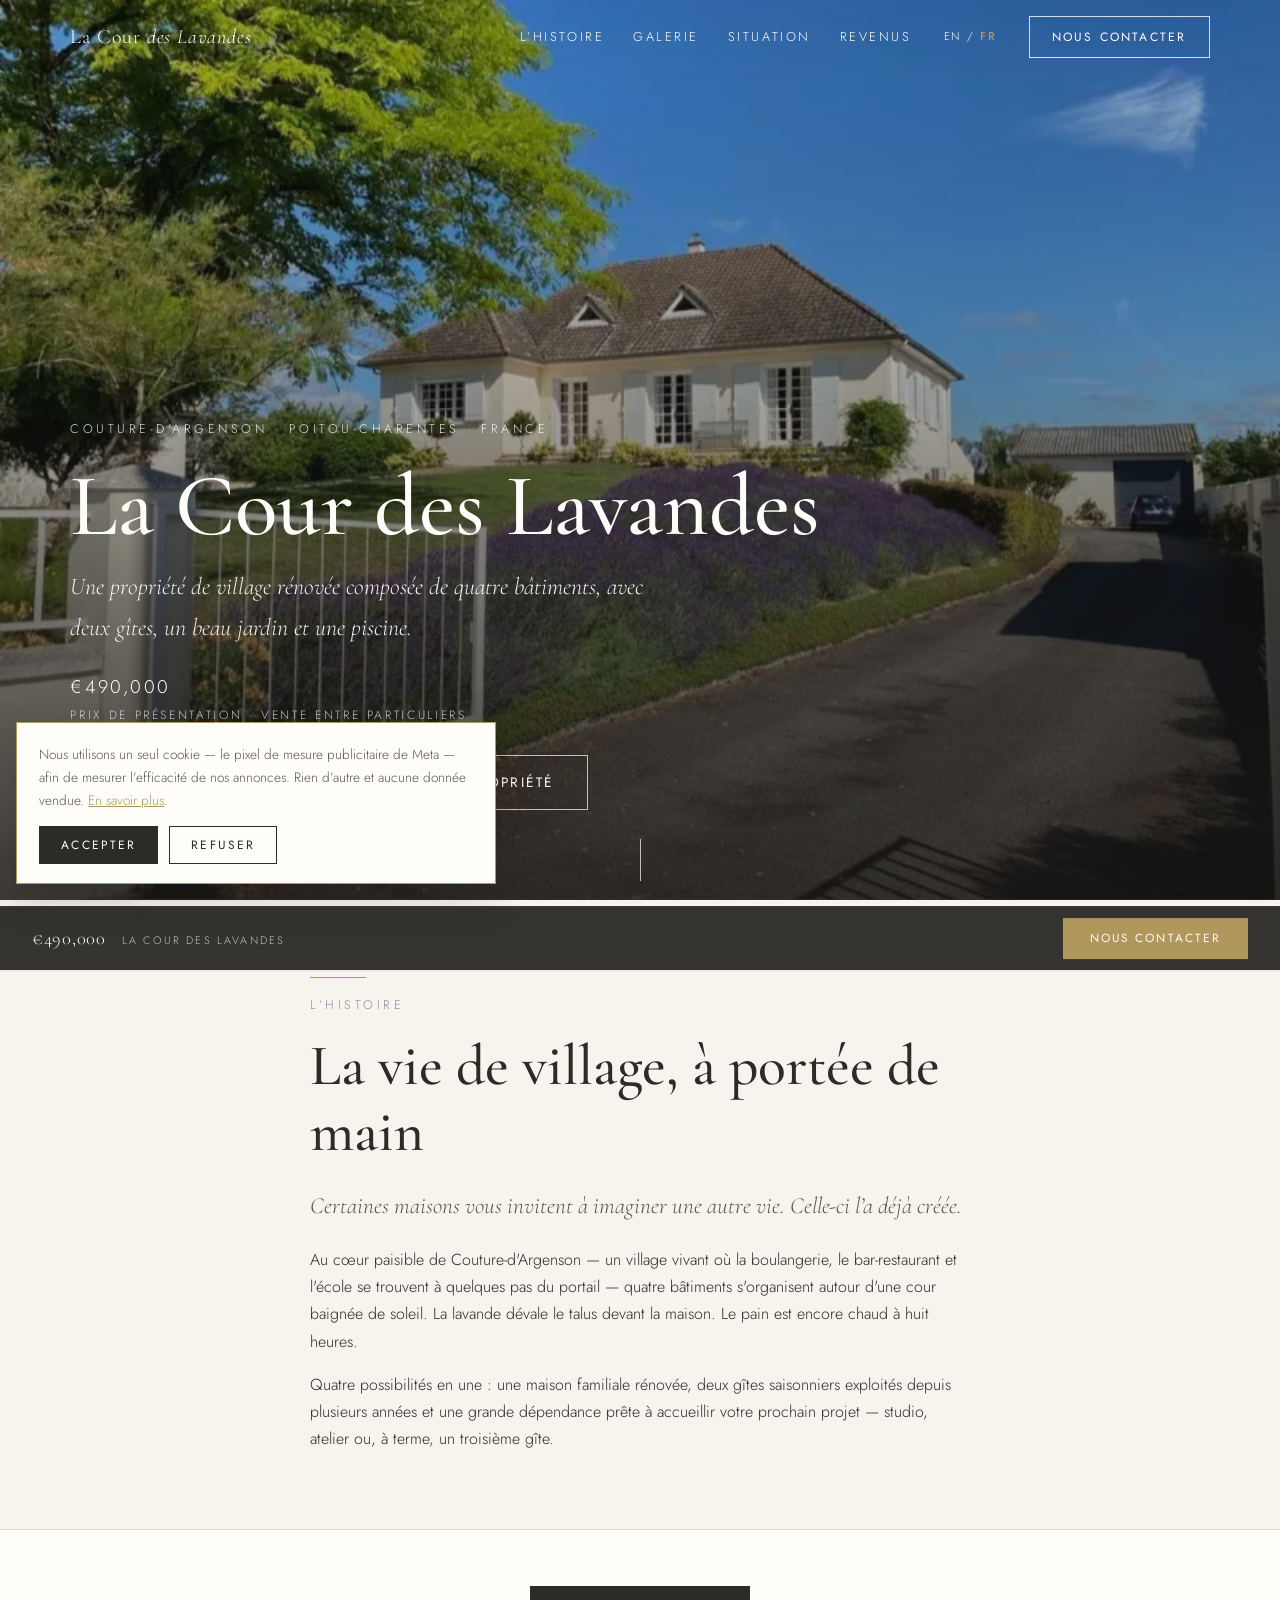
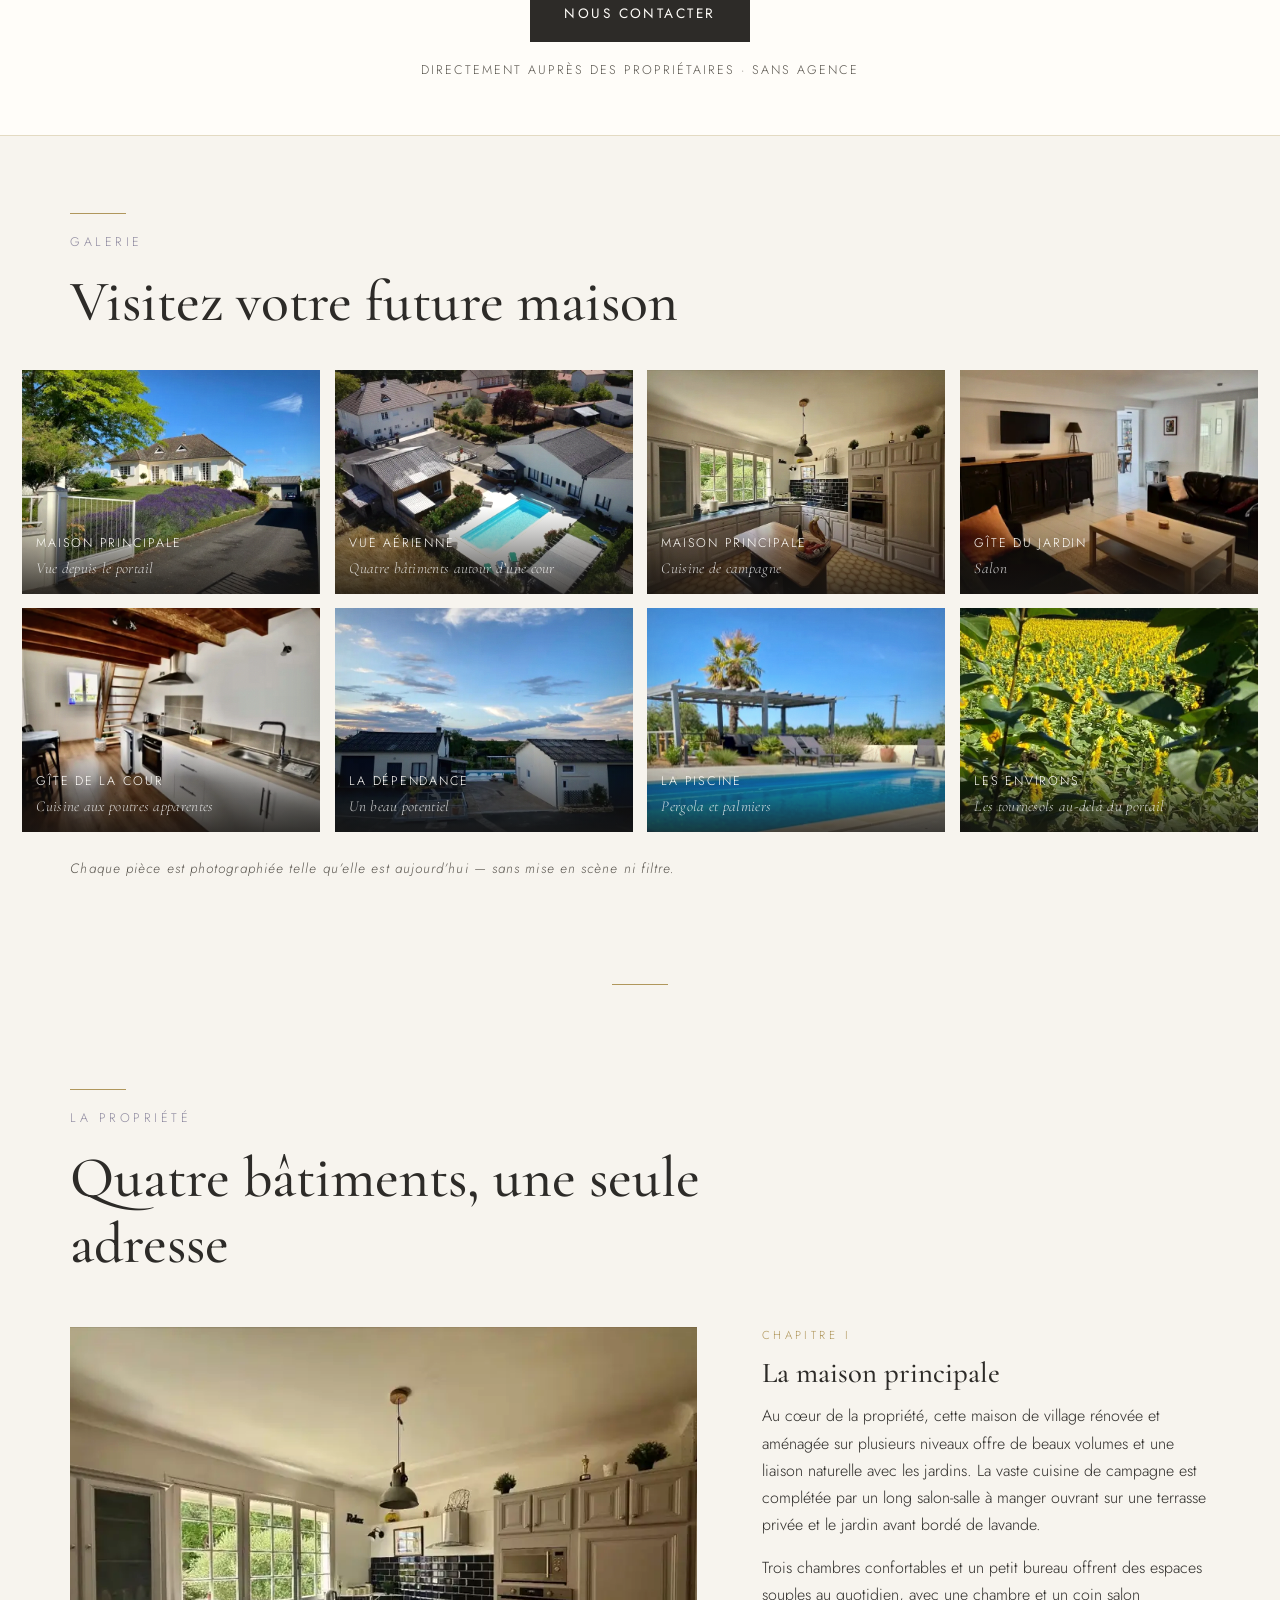
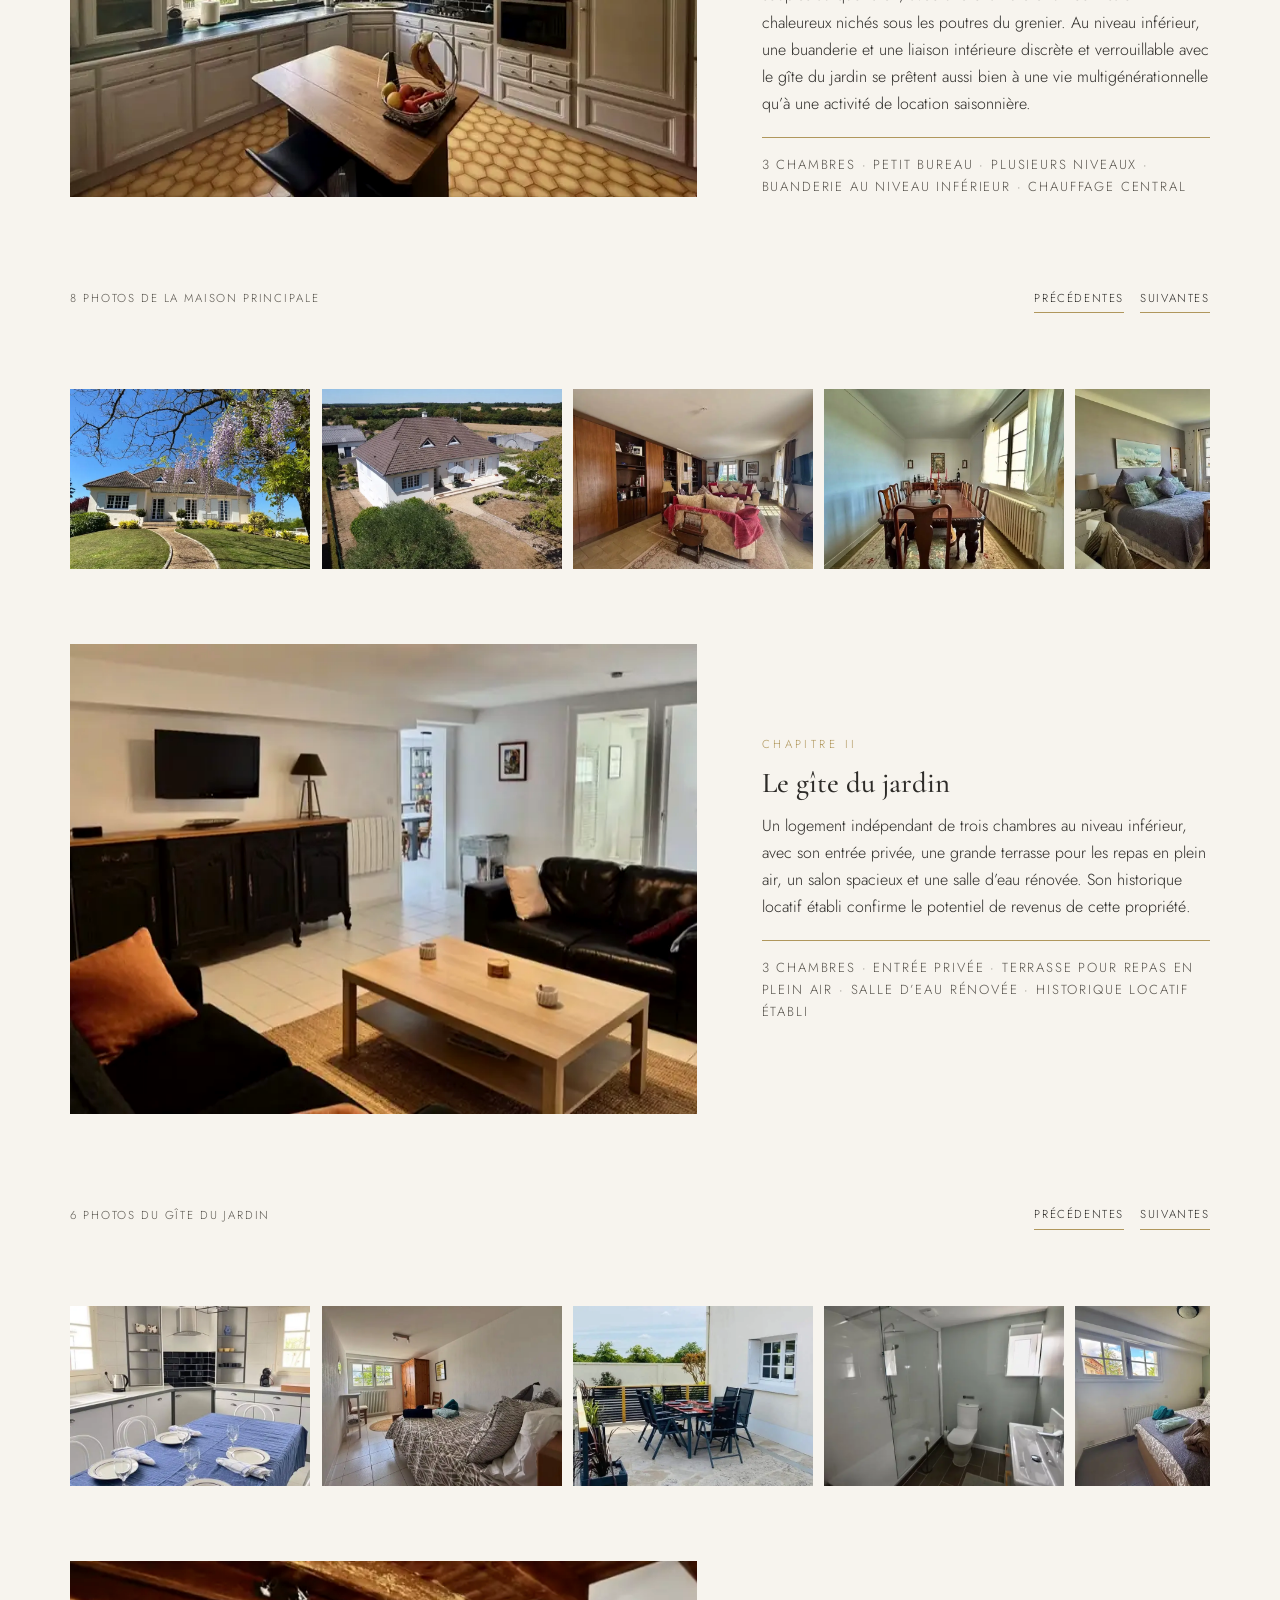
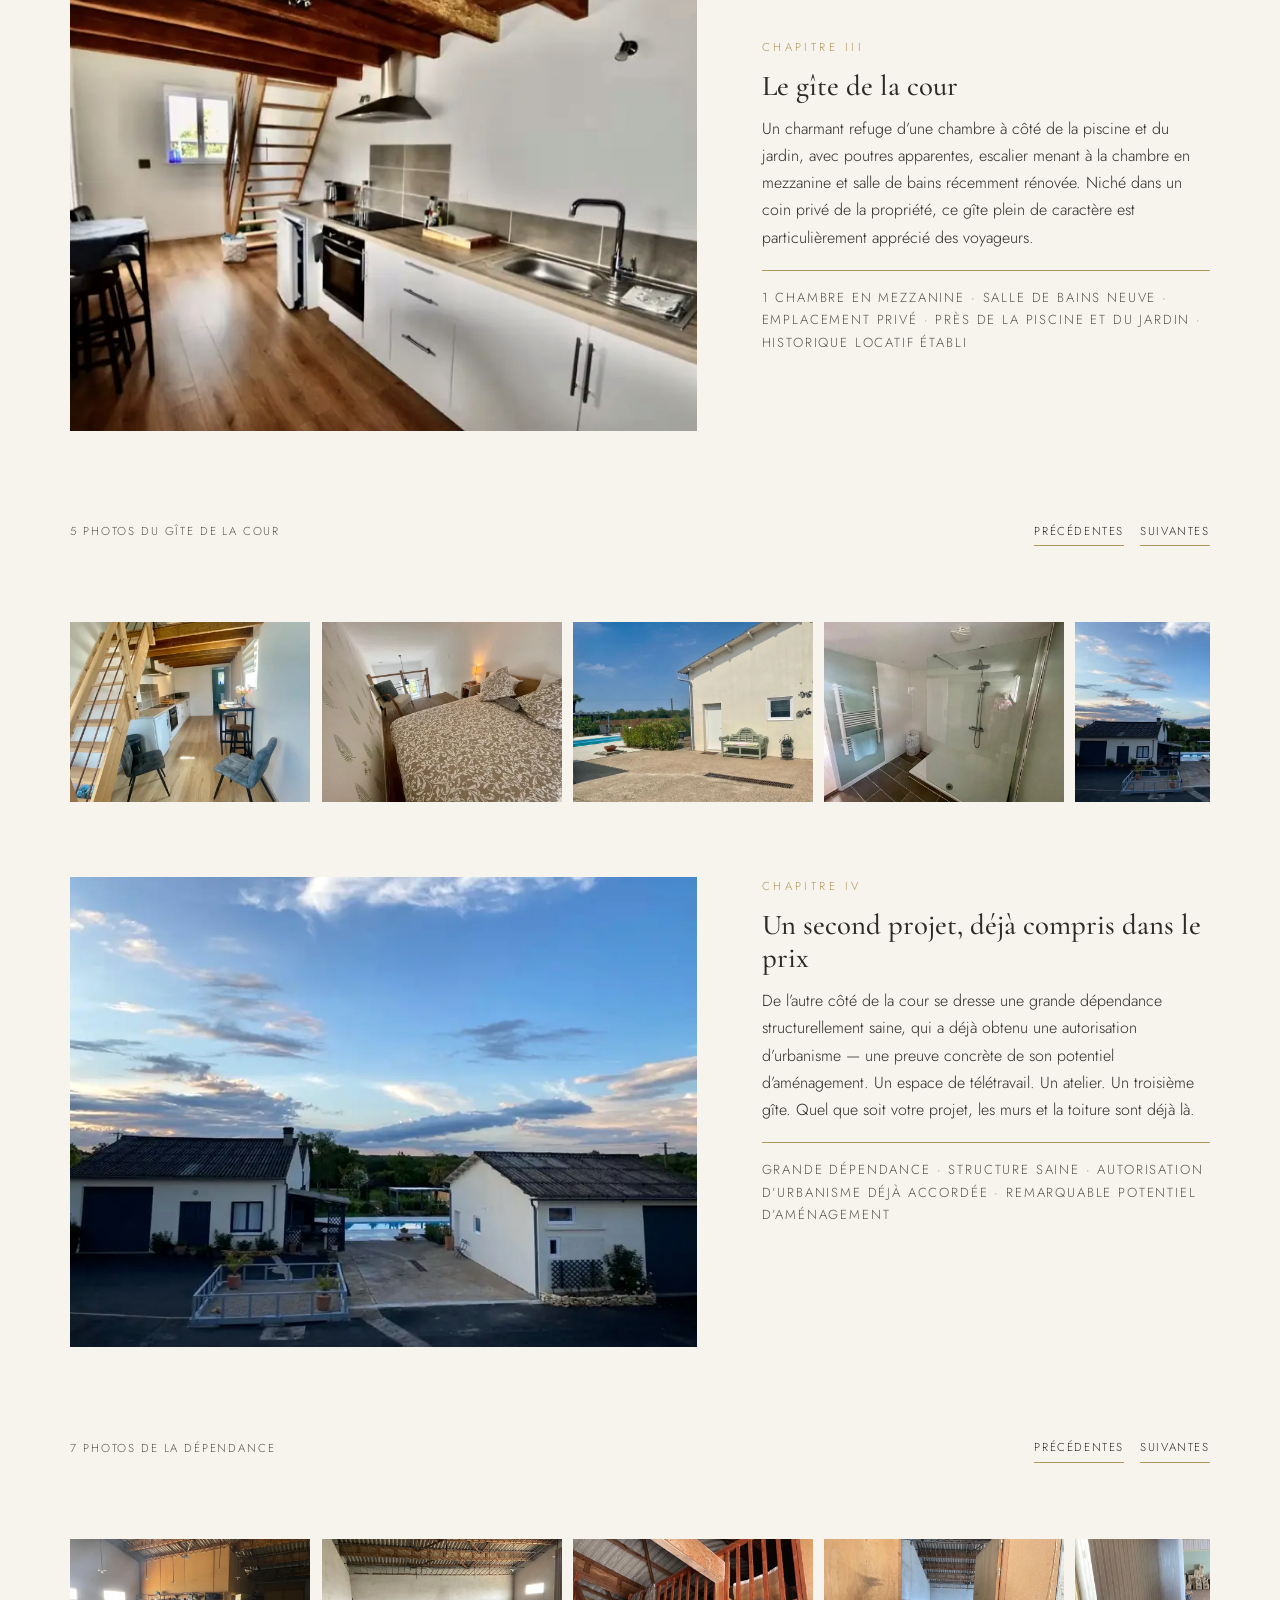
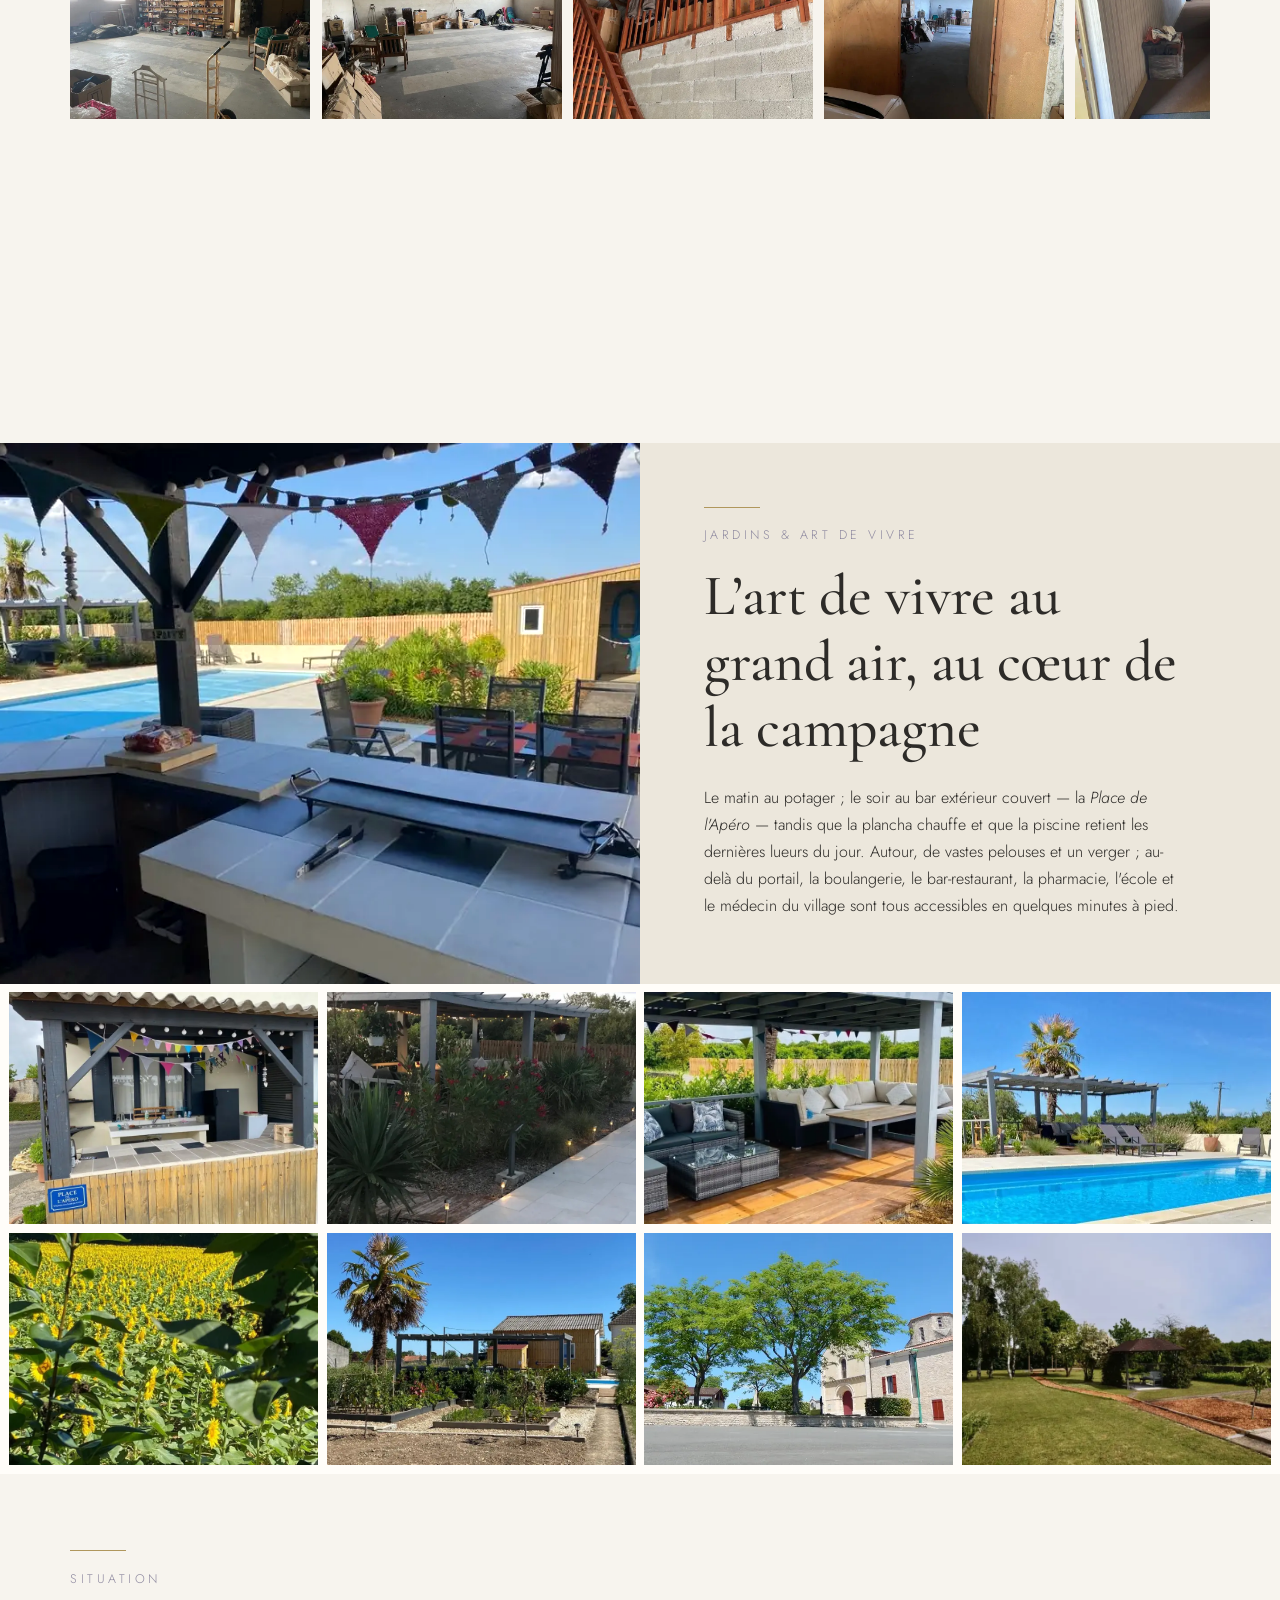
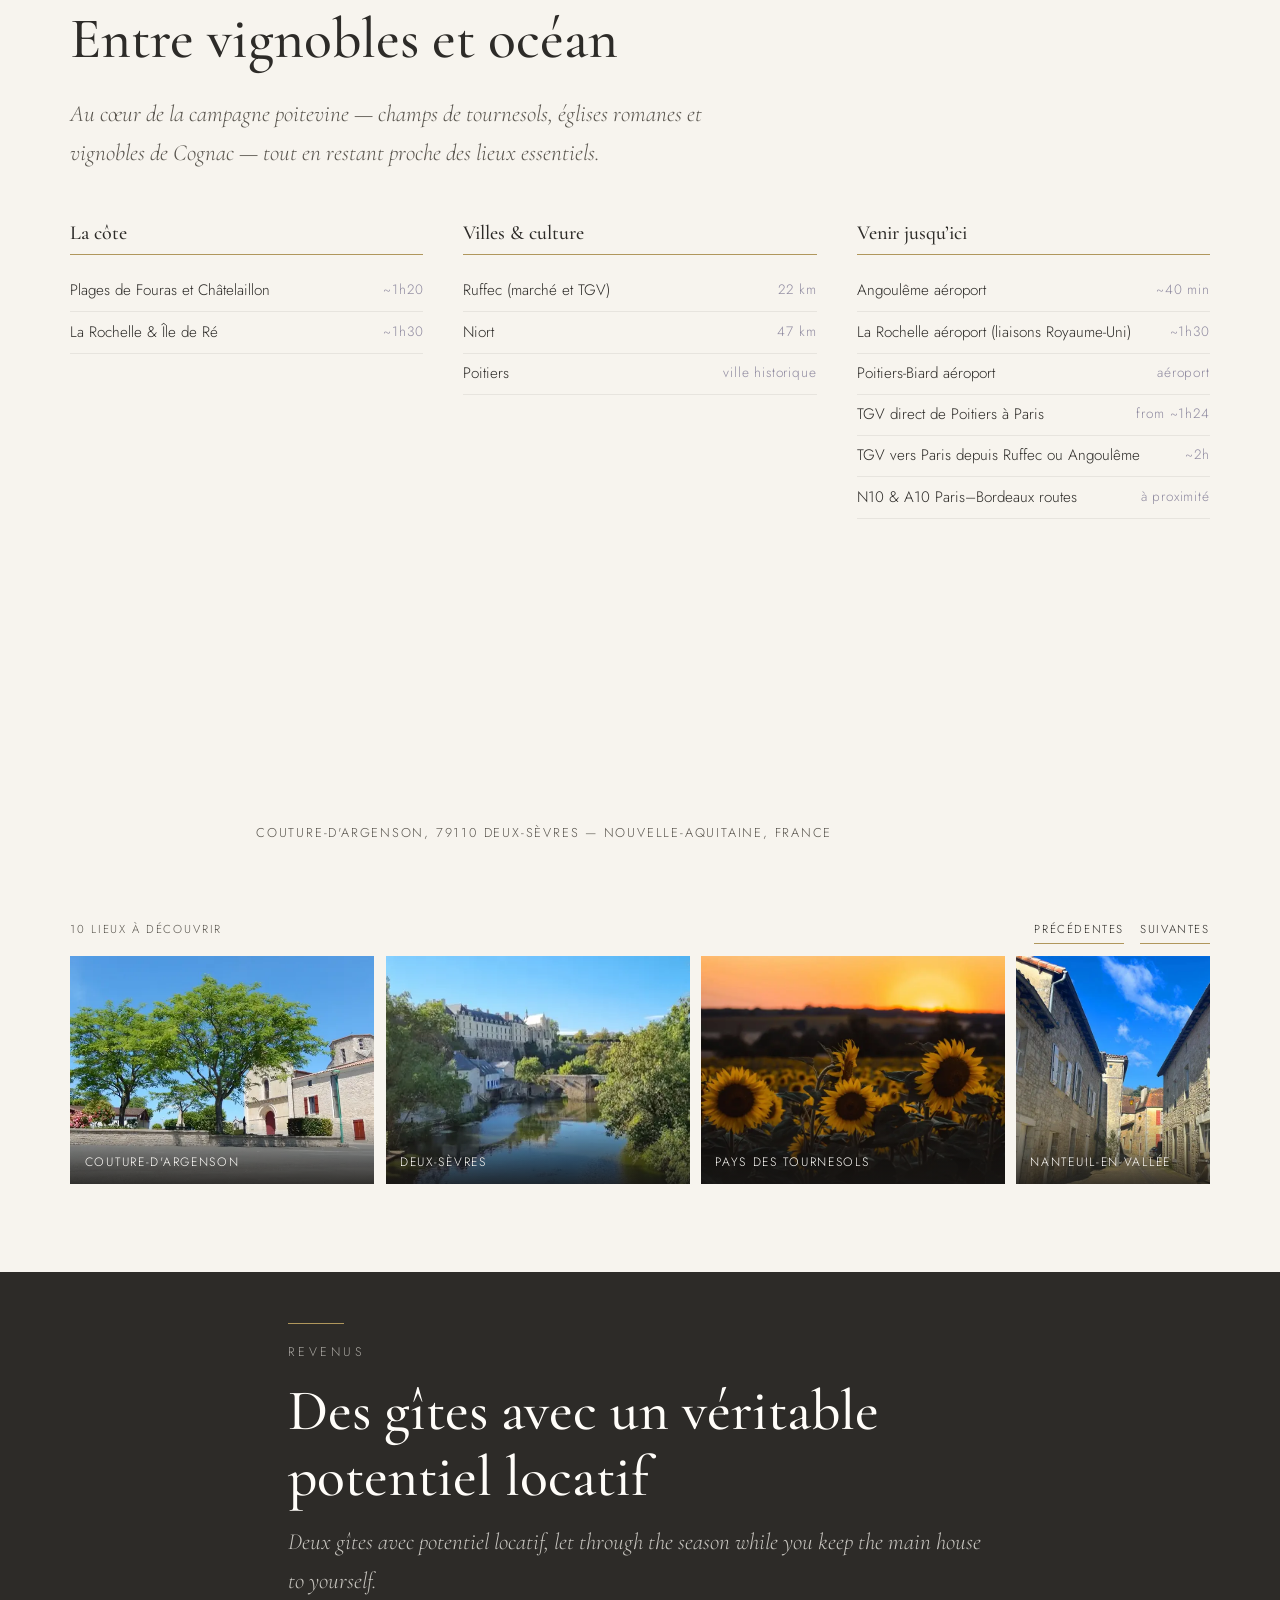
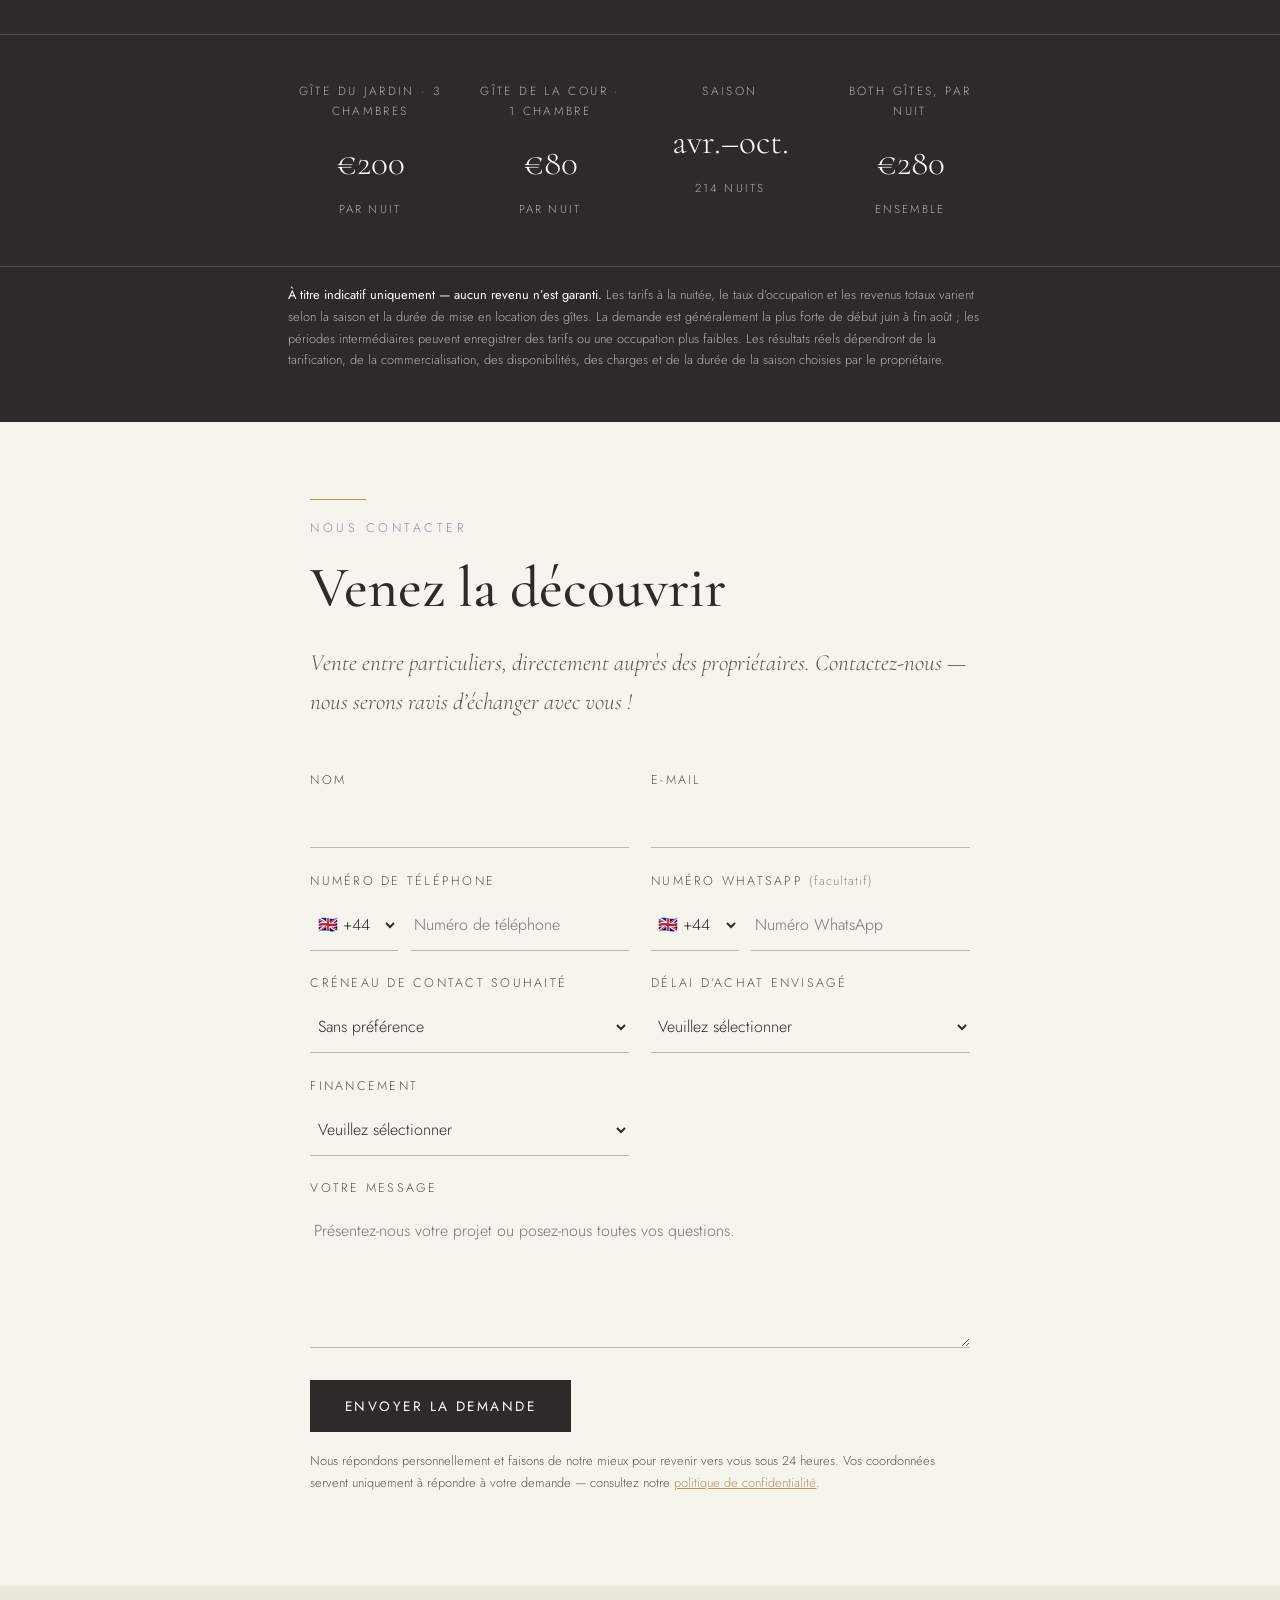
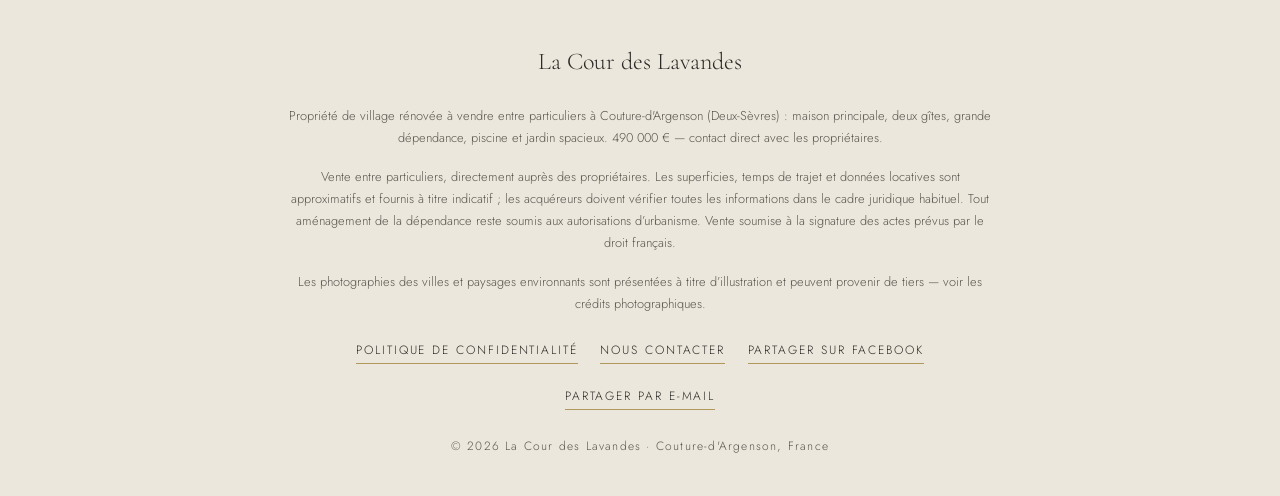
==== fr/index.html @ a30112dd "Add complete French version of property site" ====
<!DOCTYPE html>
<html lang="fr">
<head>
  <meta charset="UTF-8">
  <meta name="viewport" content="width=device-width, initial-scale=1.0">

  <!-- Primary SEO -->
  <title>Propriété de village à vendre — 9 chambres, deux gîtes et piscine | Couture-d'Argenson</title>
  <meta name="description" content="Propriété de village rénovée à vendre à Couture-d'Argenson : maison principale, deux gîtes, grande dépendance, piscine et jardin spacieux. 490 000 €, vente entre particuliers.">
  <meta name="description" lang="fr" content="Propriété de village rénovée à vendre à Couture-d'Argenson (79) : maison principale, deux gîtes avec revenus locatifs, grande dépendance, piscine et 3 200 m² de jardins. 490 000 €, vente entre particuliers.">
  <link rel="canonical" href="https://lacourdeslavandes.com/fr/">
  <link rel="alternate" hreflang="en" href="https://lacourdeslavandes.com/">
  <link rel="alternate" hreflang="fr" href="https://lacourdeslavandes.com/fr/">
  <link rel="alternate" hreflang="x-default" href="https://lacourdeslavandes.com/">
  <meta name="robots" content="index, follow">

  <!-- Open Graph (Meta ads link previews) -->
  <meta property="og:type" content="website">
  <meta property="og:site_name" content="La Cour des Lavandes">
  <meta property="og:title" content="Une propriété de village avec deux gîtes, une piscine et de beaux projets">
  <meta property="og:description" content="Quatre bâtiments, neuf chambres, un beau jardin et deux gîtes, à environ une heure de la côte atlantique. 490 000 €, vente entre particuliers.">
  <meta property="og:image" content="https://lacourdeslavandes.com/images/hero-house-lavender-800.jpg">
  <meta property="og:image:width" content="800">
  <meta property="og:image:height" content="600">
  <meta property="og:url" content="https://lacourdeslavandes.com/fr/">
  <meta property="og:locale" content="fr_FR">
  <meta property="og:locale:alternate" content="en_GB">

  <!-- Twitter Card -->
  <meta name="twitter:card" content="summary_large_image">
  <meta name="twitter:title" content="Une propriété de village avec deux gîtes, une piscine et de beaux projets">
  <meta name="twitter:description" content="Quatre bâtiments, neuf chambres, un beau jardin et deux gîtes, à environ une heure de la côte atlantique. 490 000 €, vente entre particuliers.">
  <meta name="twitter:image" content="https://lacourdeslavandes.com/images/hero-house-lavender-800.jpg">

  <!-- Fonts: preconnect + swap to avoid render blocking -->
  <link rel="preconnect" href="https://fonts.googleapis.com">
  <link rel="preconnect" href="https://fonts.gstatic.com" crossorigin>
  <link href="https://fonts.googleapis.com/css2?family=Cormorant+Garamond:ital,wght@0,400;0,500;0,600;1,400&family=Jost:wght@300;400;500&display=swap" rel="stylesheet">
  <!-- TEMP: font-trial families — keep only the winning pair before ads go live -->
  <link href="https://fonts.googleapis.com/css2?family=Fraunces:ital,opsz,wght@0,9..144,300..600;1,9..144,300..500&family=Inter:wght@300;400;500&family=Marcellus&family=Figtree:wght@300;400;500&display=swap" rel="stylesheet">

  <!-- LCP: preload the hero image -->
  <link rel="preload" as="image" href="../images/hero-house-lavender-800.jpg" imagesrcset="../images/hero-house-lavender-800.jpg 800w" imagesizes="100vw" fetchpriority="high">

  <link rel="stylesheet" href="../css/styles.css?v=202608030010">
  <link rel="icon" href="../images/favicon.png" type="image/png">

  <!-- Structured data -->
  <script type="application/ld+json">
  {
    "@context": "https://schema.org",
    "@graph": [
      {
        "@type": "RealEstateListing",
        "name": "La Cour des Lavandes — propriété avec deux gîtes à Couture-d'Argenson",
        "url": "https://lacourdeslavandes.com/fr/",
        "datePosted": "2026-08-01",
        "image": [
          "https://lacourdeslavandes.com/images/hero-house-lavender-800.jpg",
          "https://lacourdeslavandes.com/images/pool-summer-kitchen-800.jpg",
          "https://lacourdeslavandes.com/images/garden-gazebo-1600.jpg"
        ],
        "about": {
          "@type": "Residence",
          "name": "La Cour des Lavandes",
          "numberOfRooms": 9,
          "floorSize": { "@type": "QuantitativeValue", "value": 280, "unitCode": "MTK" },
          "lotSize": { "@type": "QuantitativeValue", "value": 3200, "unitCode": "MTK" },
          "amenityFeature": [
            { "@type": "SituationFeatureSpecification", "name": "Piscine enterrée", "value": true },
            { "@type": "SituationFeatureSpecification", "name": "Deux gîtes avec potentiel locatif", "value": true },
            { "@type": "SituationFeatureSpecification", "name": "Grande dépendance avec potentiel d’aménagement", "value": true },
            { "@type": "SituationFeatureSpecification", "name": "Cuisine d’été et pergola couverte", "value": true }
          ],
          "address": {
            "@type": "PostalAddress",
            "addressLocality": "Couture-d'Argenson",
            "postalCode": "79110",
            "addressRegion": "Nouvelle-Aquitaine",
            "addressCountry": "FR"
          }
        }
      },
      {
        "@type": "Product",
        "name": "Propriété de village avec deux gîtes et piscine à Couture-d'Argenson",
        "description": "Ensemble rénové de quatre bâtiments : maison principale, gîte de trois chambres, gîte d’une chambre et grande dépendance avec piscine et jardin spacieux. Vente entre particuliers.",
        "image": "https://lacourdeslavandes.com/images/hero-house-lavender-800.jpg",
        "offers": {
          "@type": "Offer",
          "price": "490000",
          "priceCurrency": "EUR",
          "availability": "https://schema.org/InStock",
          "url": "https://lacourdeslavandes.com/fr/",
          "seller": { "@type": "Person", "name": "Propriétaires particuliers" }
        }
      }
    ]
  }
  </script>
</head>
<body>

  <!-- ============ NAV ============ -->
  <header class="nav" id="top">
    <div class="nav-inner">
      <a class="nav-brand" href="#top">La Cour <span>des Lavandes</span></a>
      <nav class="nav-links" id="navLinks" aria-label="Rubriques">
        <a href="#story">L’histoire</a>
        <a href="#gallery">Galerie</a>
        <a href="#location">Situation</a>
        <a href="#income">Revenus</a>
      </nav>
      <div class="language-switch" aria-label="Langue">
        <a href="/" lang="en" hreflang="en">EN</a><span aria-hidden="true">/</span><span aria-current="page">FR</span>
      </div>
      <a class="btn btn-outline nav-cta" href="#enquire">Nous contacter</a>
      <button class="nav-toggle" id="navToggle" aria-label="Menu de navigation" aria-expanded="false" aria-controls="navLinks">
        <span></span><span></span><span></span>
      </button>
    </div>
  </header>

  <!-- Sticky mini price / CTA bar -->
  <div class="pricebar" id="pricebar" aria-hidden="true">
    <p class="pricebar-price">€490,000 <span>La Cour des Lavandes</span></p>
    <a class="btn btn-solid" href="#enquire">Nous contacter</a>
  </div>

  <main>

  <!-- ============ 1. HERO ============ -->
  <section class="hero">
    <picture class="hero-media">
      <source type="image/webp" srcset="../images/hero-house-lavender-800.webp 800w" sizes="100vw">
      <img src="../images/hero-house-lavender-800.jpg"
           srcset="../images/hero-house-lavender-800.jpg 800w"
           sizes="100vw" width="800" height="600" fetchpriority="high"
           alt="White stone French village house with pale blue shutters behind banks of flowering lavender in Couture-d'Argenson, Poitou-Charentes">
    </picture>
    <div class="hero-scrim" aria-hidden="true"></div>
    <div class="hero-content">
      <p class="eyebrow">Couture-d'Argenson · Poitou-Charentes · France</p>
      <h1>La Cour des Lavandes</h1>
      <p class="hero-hook">Une propriété de village rénovée composée de quatre bâtiments, avec deux gîtes, un beau jardin et une piscine.</p>
      <p class="hero-price">€490,000 <span>prix de présentation · vente entre particuliers</span></p>
      <div class="hero-ctas">
        <a class="btn btn-solid" href="#enquire">Nous contacter</a>
        <a class="btn btn-ghost" href="#gallery">Découvrir la propriété</a>
      </div>
    </div>
    <a class="hero-scroll" href="#story" aria-label="Découvrir notre histoire"><span></span></a>
  </section>

  <!-- ============ 2. THE STORY ============ -->
  <section class="section section-narrow reveal" id="story">
    <p class="eyebrow gold-rule">L’histoire</p>
    <h2>La vie de village, à portée de main</h2>
    <p class="lede">Certaines maisons vous invitent à imaginer une autre vie. Celle-ci l’a déjà créée.</p>
    <p>Au cœur paisible de Couture-d'Argenson — un village vivant où la boulangerie, le bar-restaurant et l'école se trouvent à quelques pas du portail — quatre bâtiments s'organisent autour d'une cour baignée de soleil. La lavande dévale le talus devant la maison. Le pain est encore chaud à huit heures.</p>
    <p>Quatre possibilités en une : une maison familiale rénovée, deux gîtes saisonniers exploités depuis plusieurs années et une grande dépendance prête à accueillir votre prochain projet — studio, atelier ou, à terme, un troisième gîte.</p>
  </section>

  <!-- ============ CTA ============ -->
  <aside class="cta-band reveal">
    <div class="cta-actions">
      <a class="btn btn-solid" href="#enquire">Nous contacter</a>
    </div>
    <p class="cta-note">Directement auprès des propriétaires · sans agence</p>
  </aside>

  <!-- ============ 3. GALLERY ============ -->
  <section class="section section-wide reveal" id="gallery">
    <p class="eyebrow gold-rule">Galerie</p>
    <h2>Visitez votre future maison</h2>
    <div class="gallery-grid">
      <figure class="g-item">
        <a href="../images/hero-house-lavender-800.jpg" data-lightbox><picture data-auto><source type="image/webp" srcset="../images/hero-house-lavender-800.webp"><img src="../images/hero-house-lavender-800.jpg" loading="lazy" width="800" height="600" alt="The main house of the French village property for sale, behind a bank of flowering lavender"></picture></a>
        <figcaption>Maison principale<em>Vue depuis le portail</em></figcaption>
      </figure>
      <figure class="g-item">
        <a href="../images/aerial-property-800.jpg" data-lightbox><picture data-auto><source type="image/webp" srcset="../images/aerial-property-800.webp"><img src="../images/aerial-property-800.jpg" loading="lazy" width="800" height="600" alt="Aerial view over the whole property showing the pool, courtyard and four buildings"></picture></a>
        <figcaption>Vue aérienne<em>Quatre bâtiments autour d’une cour</em></figcaption>
      </figure>
      <figure class="g-item">
        <a href="../images/main-house-kitchen-1600.jpg" data-lightbox><picture data-auto><source type="image/webp" srcset="../images/main-house-kitchen-800.webp"><img src="../images/main-house-kitchen-800.jpg" loading="lazy" width="800" height="599" alt="The country kitchen of the three-storey main house, with hexagonal terracotta floor tiles"></picture></a>
        <figcaption>Maison principale<em>Cuisine de campagne</em></figcaption>
      </figure>
      <figure class="g-item">
        <a href="../images/garden-gite-living-room-1600.jpg" data-lightbox><picture data-auto><source type="image/webp" srcset="../images/garden-gite-living-room-800.webp"><img src="../images/garden-gite-living-room-800.jpg" loading="lazy" width="800" height="535" alt="Garden gîte living room with leather sofas and antique sideboard"></picture></a>
        <figcaption>Gîte du jardin<em>Salon</em></figcaption>
      </figure>
      <figure class="g-item">
        <a href="../images/courtyard-gite-kitchen-1600.jpg" data-lightbox><picture data-auto><source type="image/webp" srcset="../images/courtyard-gite-kitchen-800.webp"><img src="../images/courtyard-gite-kitchen-800.jpg" loading="lazy" width="800" height="528" alt="Courtyard gîte kitchen with exposed oak beams and open mezzanine staircase"></picture></a>
        <figcaption>Gîte de la cour<em>Cuisine aux poutres apparentes</em></figcaption>
      </figure>
      <figure class="g-item">
        <a href="../images/outbuilding-exterior-800.jpg" data-lightbox><picture data-auto><source type="image/webp" srcset="../images/outbuilding-exterior-800.webp"><img src="../images/outbuilding-exterior-800.jpg" loading="lazy" width="800" height="600" alt="The large outbuilding on the property, structurally sound with conversion potential"></picture></a>
        <figcaption>La dépendance<em>Un beau potentiel</em></figcaption>
      </figure>
      <figure class="g-item">
        <a href="../images/pool-wide-800.jpg" data-lightbox><picture data-auto><source type="image/webp" srcset="../images/pool-wide-800.webp"><img src="../images/pool-wide-800.jpg" loading="lazy" width="800" height="458" alt="The swimming pool with its pergola and palm at the French property for sale"></picture></a>
        <figcaption>La piscine<em>Pergola et palmiers</em></figcaption>
      </figure>
      <figure class="g-item">
        <a href="../images/sunflower-field-800.jpg" data-lightbox><picture data-auto><source type="image/webp" srcset="../images/sunflower-field-800.webp"><img src="../images/sunflower-field-800.jpg" loading="lazy" width="768" height="1024" alt="A field of sunflowers in the countryside around Couture-d'Argenson"></picture></a>
        <figcaption>Les environs<em>Les tournesols au-delà du portail</em></figcaption>
      </figure>
        </div>
    <p class="gallery-note">Chaque pièce est photographiée telle qu’elle est aujourd’hui — sans mise en scène ni filtre.</p>
  </section>

  <hr class="rule-brass" aria-hidden="true">

  <!-- ============ 4. THE PROPERTY — CHAPTERS ============ -->
  <section class="section section-wide" id="property">
    <div class="section-head reveal">
      <p class="eyebrow gold-rule">La propriété</p>
      <h2>Quatre bâtiments, une seule adresse</h2>
    </div>

    <article class="chapter main-house-chapter reveal" id="main-house">
      <div class="chapter-media">
        <picture data-auto><source type="image/webp" srcset="../images/main-house-kitchen-800.webp"><img src="../images/main-house-kitchen-800.jpg" loading="lazy" width="800" height="599" alt="The country kitchen of the split-level Maison principale, with garden windows and terracotta floor tiles"></picture>
      </div>
      <div class="chapter-text">
        <p class="chapter-num">Chapitre I</p>
        <h3>La maison principale</h3>
        <p>Au cœur de la propriété, cette maison de village rénovée et aménagée sur plusieurs niveaux offre de beaux volumes et une liaison naturelle avec les jardins. La vaste cuisine de campagne est complétée par un long salon-salle à manger ouvrant sur une terrasse privée et le jardin avant bordé de lavande.</p>
        <p>Trois chambres confortables et un petit bureau offrent des espaces souples au quotidien, avec une chambre et un coin salon chaleureux nichés sous les poutres du grenier. Au niveau inférieur, une buanderie et une liaison intérieure discrète et verrouillable avec le gîte du jardin se prêtent aussi bien à une vie multigénérationnelle qu’à une activité de location saisonnière.</p>
        <p class="chapter-facts">3 chambres · petit bureau · plusieurs niveaux · buanderie au niveau inférieur · chauffage central</p>
      </div>
      <div class="chapter-photo-carousel-head">
        <p>8 photos de la maison principale</p>
        <div>
          <button type="button" data-carousel-prev aria-label="Show previous Maison principale photos">Précédentes</button>
          <button type="button" data-carousel-next aria-label="Show more Maison principale photos">Suivantes</button>
        </div>
      </div>
      <div class="chapter-photo-carousel" data-photo-carousel role="list" aria-label="Maison principale photos" tabindex="0">
        <a href="../images/main-house-exterior-800.jpg" data-lightbox role="listitem"><picture><source type="image/webp" srcset="../images/main-house-exterior-800.webp"><img src="../images/main-house-exterior-800.jpg" loading="lazy" width="800" height="600" alt="The main house across the lawn with wisteria in flower"></picture></a>
        <a href="../images/aerial-exterior-800.jpg" data-lightbox role="listitem"><picture><source type="image/webp" srcset="../images/aerial-exterior-800.webp"><img src="../images/aerial-exterior-800.jpg" loading="lazy" width="800" height="600" alt="Aerial view of the main house and surrounding countryside"></picture></a>
        <a href="../images/main-house-living-room-1600.jpg" data-lightbox role="listitem"><picture><source type="image/webp" srcset="../images/main-house-living-room-800.webp"><img src="../images/main-house-living-room-800.jpg" loading="lazy" width="800" height="593" alt="Maison principale living room with panelled walls and fireplace"></picture></a>
        <a href="../images/main-house-dining-room-1600.jpg" data-lightbox role="listitem"><picture><source type="image/webp" srcset="../images/main-house-dining-room-800.webp"><img src="../images/main-house-dining-room-800.jpg" loading="lazy" width="800" height="601" alt="Maison principale dining area beside the living room"></picture></a>
        <a href="../images/main-house-master-1600.jpg" data-lightbox role="listitem"><picture><source type="image/webp" srcset="../images/main-house-master-800.webp"><img src="../images/main-house-master-800.jpg" loading="lazy" width="800" height="592" alt="The main bedroom in the Maison principale"></picture></a>
        <a href="../images/main-house-bedroom-2-1600.jpg" data-lightbox role="listitem"><picture><source type="image/webp" srcset="../images/main-house-bedroom-2-800.webp"><img src="../images/main-house-bedroom-2-800.jpg" loading="lazy" width="800" height="597" alt="The second bedroom in the Maison principale"></picture></a>
        <a href="../images/main-house-attic-bedroom-1600.jpg" data-lightbox role="listitem"><picture><source type="image/webp" srcset="../images/main-house-attic-bedroom-800.webp"><img src="../images/main-house-attic-bedroom-800.jpg" loading="lazy" width="800" height="596" alt="The third bedroom beneath the beams in the Maison principale attic"></picture></a>
        <a href="../images/main-house-attic-landing-1600.jpg" data-lightbox role="listitem"><picture><source type="image/webp" srcset="../images/main-house-attic-landing-800.webp"><img src="../images/main-house-attic-landing-800.jpg" loading="lazy" width="800" height="595" alt="The attic sitting area beneath exposed beams"></picture></a>
      </div>
    </article>

    <article class="chapter reveal" id="garden-gite">
      <div class="chapter-media">
        <picture data-auto><source type="image/webp" srcset="../images/garden-gite-living-room-800.webp"><img src="../images/garden-gite-living-room-800.jpg" loading="lazy" width="800" height="535" alt="Spacious Gîte du jardin living room with leather sofas and antique sideboard"></picture>
      </div>
      <div class="chapter-text">
        <p class="chapter-num">Chapitre II</p>
        <h3>Le gîte du jardin</h3>
        <p>Un logement indépendant de trois chambres au niveau inférieur, avec son entrée privée, une grande terrasse pour les repas en plein air, un salon spacieux et une salle d’eau rénovée. Son historique locatif établi confirme le potentiel de revenus de cette propriété.</p>
        <p class="chapter-facts">3 chambres · entrée privée · terrasse pour repas en plein air · salle d’eau rénovée · historique locatif établi</p>
      </div>
      <div class="chapter-photo-carousel-head">
        <p>6 photos du gîte du jardin</p>
        <div>
          <button type="button" data-carousel-prev aria-label="Show previous Gîte du jardin photos">Précédentes</button>
          <button type="button" data-carousel-next aria-label="Show more Gîte du jardin photos">Suivantes</button>
        </div>
      </div>
      <div class="chapter-photo-carousel" data-photo-carousel role="list" aria-label="Gîte du jardin photos" tabindex="0">
        <a href="../images/garden-gite-kitchen-800.jpg" data-lightbox role="listitem"><picture><source type="image/webp" srcset="../images/garden-gite-kitchen-800.webp"><img src="../images/garden-gite-kitchen-800.jpg" loading="lazy" width="720" height="960" alt="Gîte du jardin kitchen and dining area"></picture></a>
        <a href="../images/garden-gite-master-1600.jpg" data-lightbox role="listitem"><picture><source type="image/webp" srcset="../images/garden-gite-master-800.webp"><img src="../images/garden-gite-master-800.jpg" loading="lazy" width="800" height="609" alt="Gîte du jardin main bedroom with garden views"></picture></a>
        <a href="../images/garden-gite-terrace-800.jpg" data-lightbox role="listitem"><picture><source type="image/webp" srcset="../images/garden-gite-terrace-800.webp"><img src="../images/garden-gite-terrace-800.jpg" loading="lazy" width="720" height="540" alt="Private Gîte du jardin terrace set for al fresco dining"></picture></a>
        <a href="../images/garden-gite-bathroom-1600.jpg" data-lightbox role="listitem"><picture><source type="image/webp" srcset="../images/garden-gite-bathroom-800.webp"><img src="../images/garden-gite-bathroom-800.jpg" loading="lazy" width="800" height="540" alt="Renovated shower room in the Gîte du jardin"></picture></a>
        <a href="../images/garden-gite-bedroom-2-1600.jpg" data-lightbox role="listitem"><picture><source type="image/webp" srcset="../images/garden-gite-bedroom-2-800.webp"><img src="../images/garden-gite-bedroom-2-800.jpg" loading="lazy" width="800" height="592" alt="Second bedroom in the Gîte du jardin"></picture></a>
        <a href="../images/garden-gite-bedroom-3-1600.jpg" data-lightbox role="listitem"><picture><source type="image/webp" srcset="../images/garden-gite-bedroom-3-800.webp"><img src="../images/garden-gite-bedroom-3-800.jpg" loading="lazy" width="800" height="597" alt="Third bedroom in the Gîte du jardin"></picture></a>
      </div>
    </article>

    <article class="chapter reveal" id="courtyard-gite">
      <div class="chapter-media">
        <picture data-auto><source type="image/webp" srcset="../images/courtyard-gite-kitchen-800.webp"><img src="../images/courtyard-gite-kitchen-800.jpg" loading="lazy" width="800" height="528" alt="Beamed open-plan interior of the one-bedroom courtyard gîte, with its mezzanine staircase"></picture>
      </div>
      <div class="chapter-text">
        <p class="chapter-num">Chapitre III</p>
        <h3>Le gîte de la cour</h3>
        <p>Un charmant refuge d’une chambre à côté de la piscine et du jardin, avec poutres apparentes, escalier menant à la chambre en mezzanine et salle de bains récemment rénovée. Niché dans un coin privé de la propriété, ce gîte plein de caractère est particulièrement apprécié des voyageurs.</p>
        <p class="chapter-facts">1 chambre en mezzanine · salle de bains neuve · emplacement privé · près de la piscine et du jardin · historique locatif établi</p>
      </div>
      <div class="chapter-photo-carousel-head">
        <p>5 photos du gîte de la cour</p>
        <div>
          <button type="button" data-carousel-prev aria-label="Show previous Gîte de la cour photos">Précédentes</button>
          <button type="button" data-carousel-next aria-label="Show more Gîte de la cour photos">Suivantes</button>
        </div>
      </div>
      <div class="chapter-photo-carousel" data-photo-carousel role="list" aria-label="Gîte de la cour photos" tabindex="0">
        <a href="../images/courtyard-gite-studio-800.jpg" data-lightbox role="listitem"><picture><source type="image/webp" srcset="../images/courtyard-gite-studio-800.webp"><img src="../images/courtyard-gite-studio-800.jpg" loading="lazy" width="800" height="1066" alt="Gîte de la cour studio looking up to the mezzanine"></picture></a>
        <a href="../images/courtyard-gite-bedroom-1600.jpg" data-lightbox role="listitem"><picture><source type="image/webp" srcset="../images/courtyard-gite-bedroom-800.webp"><img src="../images/courtyard-gite-bedroom-800.jpg" loading="lazy" width="800" height="600" alt="Gîte de la cour bedroom on the mezzanine beneath the eaves"></picture></a>
        <a href="../images/courtyard-gite-exterior-1600.jpg" data-lightbox role="listitem"><picture><source type="image/webp" srcset="../images/courtyard-gite-exterior-800.webp"><img src="../images/courtyard-gite-exterior-800.jpg" loading="lazy" width="800" height="581" alt="The Gîte de la cour beside the swimming pool and garden"></picture></a>
        <a href="../images/courtyard-gite-bathroom-1600.jpg" data-lightbox role="listitem"><picture><source type="image/webp" srcset="../images/courtyard-gite-bathroom-800.webp"><img src="../images/courtyard-gite-bathroom-800.jpg" loading="lazy" width="800" height="600" alt="Newly renovated bathroom in the Gîte de la cour"></picture></a>
        <a href="../images/outbuilding-exterior-800.jpg" data-lightbox role="listitem"><picture><source type="image/webp" srcset="../images/outbuilding-exterior-800.webp"><img src="../images/outbuilding-exterior-800.jpg" loading="lazy" width="800" height="600" alt="Exterior view of the outbuilding range across the courtyard"></picture></a>
      </div>
    </article>

    <article class="chapter outbuilding-chapter reveal" id="outbuilding">
      <div class="chapter-media">
        <picture><source type="image/webp" srcset="../images/outbuilding-exterior-800.webp"><img src="../images/outbuilding-exterior-800.jpg" loading="lazy" width="800" height="600" alt="Exterior of the large outbuilding range across the courtyard"></picture>
      </div>
      <div class="chapter-text">
        <p class="chapter-num">Chapitre IV</p>
        <h3>Un second projet, déjà compris dans le prix</h3>
        <p>De l’autre côté de la cour se dresse une grande dépendance structurellement saine, qui a déjà obtenu une autorisation d’urbanisme — une preuve concrète de son potentiel d’aménagement. Un espace de télétravail. Un atelier. Un troisième gîte. Quel que soit votre projet, les murs et la toiture sont déjà là.</p>
        <p class="chapter-facts">Grande dépendance · structure saine · autorisation d’urbanisme déjà accordée · remarquable potentiel d’aménagement</p>
      </div>
      <div class="chapter-photo-carousel-head">
        <p>7 photos de la dépendance</p>
        <div>
          <button type="button" data-carousel-prev aria-label="Show previous Photos de la dépendance">Précédentes</button>
          <button type="button" data-carousel-next aria-label="Show more Photos de la dépendance">Suivantes</button>
        </div>
      </div>
      <div class="chapter-photo-carousel" data-photo-carousel role="list" aria-label="Photos de la dépendance" tabindex="0">
        <a href="../images/outbuilding-main-room-1600.jpg" data-lightbox role="listitem"><picture><source type="image/webp" srcset="../images/outbuilding-main-room-800.webp"><img src="../images/outbuilding-main-room-800.jpg" loading="lazy" width="800" height="600" alt="The large, structurally sound main room inside the outbuilding"></picture></a>
        <a href="../images/outbuilding-main-room-2-1600.jpg" data-lightbox role="listitem"><picture><source type="image/webp" srcset="../images/outbuilding-main-room-2-800.webp"><img src="../images/outbuilding-main-room-2-800.jpg" loading="lazy" width="800" height="600" alt="A second view showing the scale of the outbuilding's main room"></picture></a>
        <a href="../images/outbuilding-loft-800.jpg" data-lightbox role="listitem"><picture><source type="image/webp" srcset="../images/outbuilding-loft-800.webp"><img src="../images/outbuilding-loft-800.jpg" loading="lazy" width="800" height="1066" alt="Timber stairs and lofted storage area inside the outbuilding"></picture></a>
        <a href="../images/outbuilding-entryway-1600.jpg" data-lightbox role="listitem"><picture><source type="image/webp" srcset="../images/outbuilding-entryway-800.webp"><img src="../images/outbuilding-entryway-800.jpg" loading="lazy" width="800" height="600" alt="Entryway opening into the outbuilding's main room"></picture></a>
        <a href="../images/outbuilding-hallway-800.jpg" data-lightbox role="listitem"><picture><source type="image/webp" srcset="../images/outbuilding-hallway-800.webp"><img src="../images/outbuilding-hallway-800.jpg" loading="lazy" width="800" height="1066" alt="Hallway connecting the rooms inside the outbuilding"></picture></a>
        <a href="../images/outbuilding-bedroom-800.jpg" data-lightbox role="listitem"><picture><source type="image/webp" srcset="../images/outbuilding-bedroom-800.webp"><img src="../images/outbuilding-bedroom-800.jpg" loading="lazy" width="800" height="1066" alt="One of the additional rooms inside the outbuilding"></picture></a>
        <a href="../images/courtyard-800.jpg" data-lightbox role="listitem"><picture><source type="image/webp" srcset="../images/courtyard-800.webp"><img src="../images/courtyard-800.jpg" loading="lazy" width="800" height="600" alt="Courtyard, outbuildings and off-street parking under a wide Charente sky"></picture></a>
      </div>
    </article>
  </section>

  <!-- ============ CTA ============ -->
  <aside class="cta-band on-stone reveal">
    <p>Cette propriété vous plaît ?</p>
    <div class="cta-actions">
      <a class="btn btn-solid" href="#enquire">Nous contacter</a>
    </div>
  </aside>

  <!-- ============ 5. GROUNDS & LIFESTYLE ============ -->
  <section class="section band" id="grounds">
    <div class="band-media">
      <picture data-auto><source type="image/webp" srcset="../images/pool-summer-kitchen-800.webp"><img src="../images/pool-summer-kitchen-800.jpg" loading="lazy" width="800" height="600" alt="Poolside pergola and outdoor kitchen with plancha grill overlooking the pool and oleander borders"></picture>
    </div>
    <div class="band-text reveal">
      <p class="eyebrow gold-rule">Jardins &amp; art de vivre</p>
      <h2>L’art de vivre au grand air, au cœur de la campagne</h2>
      <p>Le matin au potager ; le soir au bar extérieur couvert — la <em>Place de l'Apéro</em> — tandis que la plancha chauffe et que la piscine retient les dernières lueurs du jour. Autour, de vastes pelouses et un verger ; au-delà du portail, la boulangerie, le bar-restaurant, la pharmacie, l'école et le médecin du village sont tous accessibles en quelques minutes à pied.</p>
    </div>
    <div class="grounds-gallery" aria-label="Grounds and lifestyle gallery">
      <a href="../images/outdoor-bar-apero-800.jpg" data-lightbox><picture><source type="image/webp" srcset="../images/outdoor-bar-apero-800.webp"><img src="../images/outdoor-bar-apero-800.jpg" loading="lazy" width="800" height="600" alt="Covered outdoor bar at the Place de l'Apéro"></picture></a>
      <a href="../images/pergola-evening-1600.jpg" data-lightbox><picture><source type="image/webp" srcset="../images/pergola-evening-800.webp"><img src="../images/pergola-evening-800.jpg" loading="lazy" width="800" height="600" alt="The garden pergola illuminated in the evening"></picture></a>
      <a href="../images/pergola-seating-800.jpg" data-lightbox><picture><source type="image/webp" srcset="../images/pergola-seating-800.webp"><img src="../images/pergola-seating-800.jpg" loading="lazy" width="720" height="540" alt="Relaxed pergola seating beside the swimming pool"></picture></a>
      <a href="../images/pool-wide-800.jpg" data-lightbox><picture><source type="image/webp" srcset="../images/pool-wide-800.webp"><img src="../images/pool-wide-800.jpg" loading="lazy" width="800" height="458" alt="Wide view across the swimming pool and garden"></picture></a>
      <a href="../images/sunflower-field-800.jpg" data-lightbox><picture><source type="image/webp" srcset="../images/sunflower-field-800.webp"><img src="../images/sunflower-field-800.jpg" loading="lazy" width="768" height="1024" alt="Sunflower field in the countryside surrounding the property"></picture></a>
      <a href="../images/vegetable-garden-800.jpg" data-lightbox><picture><source type="image/webp" srcset="../images/vegetable-garden-800.webp"><img src="../images/vegetable-garden-800.jpg" loading="lazy" width="800" height="600" alt="Productive vegetable garden within the grounds"></picture></a>
      <a href="../images/area-village-square-1600.jpg" data-lightbox><picture><source type="image/webp" srcset="../images/area-village-square-800.webp"><img src="../images/area-village-square-800.jpg" loading="lazy" width="800" height="450" alt="The village square at Couture-d'Argenson"></picture></a>
      <a href="../images/garden-gazebo-1600.jpg" data-lightbox><picture><source type="image/webp" srcset="../images/garden-gazebo-800.webp"><img src="../images/garden-gazebo-800.jpg" loading="lazy" width="800" height="533" alt="Garden lawn, mature planting and gazebo"></picture></a>
    </div>
  </section>

  <!-- ============ 6. LOCATION ============ -->
  <section class="section section-wide" id="location">
    <div class="section-head reveal">
      <p class="eyebrow gold-rule">Situation</p>
      <h2>Entre vignobles et océan</h2>
      <p class="lede">Au cœur de la campagne poitevine — champs de tournesols, églises romanes et vignobles de Cognac — tout en restant proche des lieux essentiels.</p>
    </div>

    <div class="location-grid reveal">
      <div class="loc-col">
        <h3>La côte</h3>
        <ul>
          <li><span>Plages de Fouras et Châtelaillon</span><em>~1h20</em></li>
          <li><span>La Rochelle &amp; Île de Ré</span><em>~1h30</em></li>
        </ul>
      </div>
      <div class="loc-col">
        <h3>Villes &amp; culture</h3>
        <ul>
          <li><span>Ruffec (marché et TGV)</span><em>22 km</em></li>
          <li><span>Niort</span><em>47 km</em></li>
          <li><span>Poitiers</span><em>ville historique</em></li>
        </ul>
      </div>
      <div class="loc-col">
        <h3>Venir jusqu’ici</h3>
        <ul>
          <li><span>Angoulême aéroport</span><em>~40 min</em></li>
          <li><span>La Rochelle aéroport (liaisons Royaume-Uni)</span><em>~1h30</em></li>
          <li><span>Poitiers-Biard aéroport</span><em>aéroport</em></li>
          <li><span>TGV direct de Poitiers à Paris</span><em>from ~1h24</em></li>
          <li><span>TGV vers Paris depuis Ruffec ou Angoulême</span><em>~2h</em></li>
          <li><span>N10 &amp; A10 Paris–Bordeaux routes</span><em>à proximité</em></li>
        </ul>
      </div>
    </div>

    <div class="map-wrap reveal">
      <iframe title="Map of Couture-d'Argenson, Deux-Sèvres, France"
        src="https://www.openstreetmap.org/export/embed.html?bbox=-0.35%2C45.92%2C0.15%2C46.18&amp;layer=mapnik&amp;marker=46.047%2C-0.101"
        loading="lazy" referrerpolicy="no-referrer-when-downgrade"></iframe>
      <p class="map-caption">Couture-d'Argenson, 79110 Deux-Sèvres — Nouvelle-Aquitaine, France</p>
    </div>

    <div class="chapter-photo-carousel-head location-carousel-head reveal">
      <p>10 lieux à découvrir</p>
      <div>
        <button type="button" data-carousel-prev aria-label="Show previous surrounding area photos">Précédentes</button>
        <button type="button" data-carousel-next aria-label="Show more surrounding area photos">Suivantes</button>
      </div>
    </div>
    <div class="chapter-photo-carousel location-area-carousel reveal" data-photo-carousel role="list" aria-label="Lieux à découvrir autour de la propriété" tabindex="0">
      <a class="area-location-card" href="../images/area-village-square-1600.jpg" data-lightbox role="listitem"><picture><source type="image/webp" srcset="../images/area-village-square-800.webp"><img src="../images/area-village-square-800.jpg" loading="lazy" width="800" height="450" alt="Village square and church in Couture-d'Argenson"></picture><span>Couture-d'Argenson</span></a>
      <a class="area-location-card" href="../images/area-deux-sevres-800.jpg" data-lightbox role="listitem"><picture><source type="image/webp" srcset="../images/area-deux-sevres-800.webp"><img src="../images/area-deux-sevres-800.jpg" loading="lazy" width="800" height="360" alt="Countryside landscape in Deux-Sèvres"></picture><span>Deux-Sèvres</span></a>
      <a class="area-location-card" href="../images/area-sunflowers-1600.jpg" data-lightbox role="listitem"><picture><source type="image/webp" srcset="../images/area-sunflowers-800.webp"><img src="../images/area-sunflowers-800.jpg" loading="lazy" width="800" height="640" alt="Sunflower fields in the countryside surrounding the property"></picture><span>Pays des tournesols</span></a>
      <a class="area-location-card" href="../images/area-nanteuil-800.jpg" data-lightbox role="listitem"><picture><source type="image/webp" srcset="../images/area-nanteuil-800.webp"><img src="../images/area-nanteuil-800.jpg" loading="lazy" width="800" height="600" alt="Historic village of Nanteuil-en-Vallée"></picture><span>Nanteuil-en-Vallée</span></a>
      <a class="area-location-card" href="../images/area-verteuil-800.jpg" data-lightbox role="listitem"><picture><source type="image/webp" srcset="../images/area-verteuil-800.webp"><img src="../images/area-verteuil-800.jpg" loading="lazy" width="800" height="600" alt="Riverside village of Verteuil-sur-Charente"></picture><span>Verteuil-sur-Charente</span></a>
      <a class="area-location-card" href="../images/area-rochefoucauld-800.jpg" data-lightbox role="listitem"><picture><source type="image/webp" srcset="../images/area-rochefoucauld-800.webp"><img src="../images/area-rochefoucauld-800.jpg" loading="lazy" width="800" height="600" alt="Château and town of La Rochefoucauld"></picture><span>La Rochefoucauld</span></a>
      <a class="area-location-card" href="../images/area-niort-1600.jpg" data-lightbox role="listitem"><picture><source type="image/webp" srcset="../images/area-niort-800.webp"><img src="../images/area-niort-800.jpg" loading="lazy" width="800" height="600" alt="Historic centre of Niort"></picture><span>Niort</span></a>
      <a class="area-location-card" href="../images/area-thouars-1600.jpg" data-lightbox role="listitem"><picture><source type="image/webp" srcset="../images/area-thouars-800.webp"><img src="../images/area-thouars-800.jpg" loading="lazy" width="800" height="530" alt="Historic town of Thouars"></picture><span>Thouars</span></a>
      <a class="area-location-card" href="../images/area-poitiers-1600.jpg" data-lightbox role="listitem"><picture><source type="image/webp" srcset="../images/area-poitiers-800.webp"><img src="../images/area-poitiers-800.jpg" loading="lazy" width="800" height="450" alt="Historic architecture in Poitiers"></picture><span>Poitiers</span></a>
      <a class="area-location-card" href="../images/area-la-rochelle-port-1600.jpg" data-lightbox role="listitem"><picture><source type="image/webp" srcset="../images/area-la-rochelle-port-800.webp"><img src="../images/area-la-rochelle-port-800.jpg" loading="lazy" width="800" height="533" alt="Old Port of La Rochelle"></picture><span>La Rochelle</span></a>
    </div>
  </section>

  <!-- ============ 7. INCOME POTENTIAL ============ -->
  <section class="section section-narrow band-cream reveal" id="income">
    <p class="eyebrow gold-rule">Revenus</p>
    <h2>Des gîtes avec un véritable potentiel locatif</h2>
    <p class="lede">Deux gîtes avec potentiel locatif, let through the season while you keep the main house to yourself.</p>

    <dl class="income-figures">
      <div>
        <dt>Gîte du jardin · 3 chambres</dt>
        <dd>€200 <span>par nuit</span></dd>
      </div>
      <div>
        <dt>Gîte de la cour · 1 chambre</dt>
        <dd>€80 <span>par nuit</span></dd>
      </div>
      <div class="highlight">
        <dt>Saison</dt>
        <dd>avr.–oct. <span>214 nuits</span></dd>
      </div>
      <div class="highlight">
        <dt>Both gîtes, par nuit</dt>
        <dd>€280 <span>ensemble</span></dd>
      </div>
    </dl>

    <p class="income-disclaimer"><strong>À titre indicatif uniquement — aucun revenu n’est garanti.</strong> Les tarifs à la nuitée, le taux d’occupation et les revenus totaux varient selon la saison et la durée de mise en location des gîtes. La demande est généralement la plus forte de début juin à fin août ; les périodes intermédiaires peuvent enregistrer des tarifs ou une occupation plus faibles. Les résultats réels dépendront de la tarification, de la commercialisation, des disponibilités, des charges et de la durée de la saison choisies par le propriétaire.</p>

  </section>

  <!-- ============ 10. ENQUIRY ============ -->
  <section class="section section-narrow" id="enquire">
    <div class="section-head reveal">
      <p class="eyebrow gold-rule">Nous contacter</p>
      <h2>Venez la découvrir</h2>
      <p class="lede">Vente entre particuliers, directement auprès des propriétaires. Contactez-nous — nous serons ravis d’échanger avec vous !</p>
    </div>

    <form class="enquiry-form reveal" id="enquiryForm" novalidate>
      <div class="form-row">
        <label>Nom<input type="text" name="name" autocomplete="name" required></label>
        <label>E-mail<input type="email" name="email" autocomplete="email" required></label>
      </div>
      <div class="form-row">
        <label>Numéro de téléphone
          <div class="phone-group">
            <select name="country_code" autocomplete="tel-country-code" aria-label="Indicatif">
              <option value="+44">🇬🇧 +44</option>
              <option value="+1">🇺🇸 +1</option>
              <option value="+33">🇫🇷 +33</option>
              <option value="+353">🇮🇪 +353</option>
              <option value="+31">🇳🇱 +31</option>
              <option value="+49">🇩🇪 +49</option>
              <option value="+32">🇧🇪 +32</option>
              <option value="+41">🇨🇭 +41</option>
              <option value="+61">🇦🇺 +61</option>
              <option value="other">Autre</option>
            </select>
            <input type="tel" name="phone" autocomplete="tel-national" placeholder="Numéro de téléphone">
          </div>
        </label>
        <label>Numéro WhatsApp <span class="field-optional">(facultatif)</span>
          <div class="phone-group">
            <select name="whatsapp_country_code" aria-label="WhatsApp country code">
              <option value="+44">🇬🇧 +44</option>
              <option value="+1">🇺🇸 +1</option>
              <option value="+33">🇫🇷 +33</option>
              <option value="+353">🇮🇪 +353</option>
              <option value="+31">🇳🇱 +31</option>
              <option value="+49">🇩🇪 +49</option>
              <option value="+32">🇧🇪 +32</option>
              <option value="+41">🇨🇭 +41</option>
              <option value="+61">🇦🇺 +61</option>
              <option value="other">Autre</option>
            </select>
            <input type="tel" name="whatsapp" autocomplete="tel" placeholder="Numéro WhatsApp">
          </div>
        </label>
      </div>
      <div class="form-row">
        <label>Créneau de contact souhaité
          <select name="contact_time">
            <option value="">Sans préférence</option>
            <option>Matin (heure européenne)</option>
            <option>Après-midi (heure européenne)</option>
            <option>Soir (heure européenne)</option>
            <option>Horaires nord-américains</option>
          </select>
        </label>
        <label>Délai d’achat envisagé
          <select name="timescale">
            <option value="">Veuillez sélectionner</option>
            <option>Prêt(e) à acheter</option>
            <option>Dans les 6 mois</option>
            <option>Dans 6 à 12 mois</option>
            <option>Je réfléchis encore</option>
          </select>
        </label>
        <label>Financement
          <select name="mortgage">
            <option value="">Veuillez sélectionner</option>
            <option>Achat comptant</option>
            <option>Prêt immobilier — accord obtenu</option>
            <option>Prêt immobilier — options à étudier</option>
            <option>Je préfère ne pas répondre</option>
          </select>
        </label>
      </div>
      <label>Votre message<textarea name="message" rows="5" placeholder="Présentez-nous votre projet ou posez-nous toutes vos questions."></textarea></label>

      <!-- UTM capture (populated by js/main.js) -->
      <input type="hidden" name="utm_source"><input type="hidden" name="utm_medium">
      <input type="hidden" name="utm_campaign"><input type="hidden" name="utm_content"><input type="hidden" name="utm_term">
      <input type="hidden" name="language" value="fr">

      <button type="submit" class="btn btn-solid btn-submit">Envoyer la demande</button>
      <p class="form-privacy">Nous répondons personnellement et faisons de notre mieux pour revenir vers vous sous 24 heures. Vos coordonnées servent uniquement à répondre à votre demande — consultez notre <a href="confidentialite.html">politique de confidentialité</a>.</p>
      <p class="form-status" role="status" aria-live="polite"></p>
    </form>
  </section>

  </main>

  <!-- ============ 11. FOOTER ============ -->
  <footer class="footer">
    <div class="footer-inner">
      <p class="footer-brand">La Cour des Lavandes</p>
      <p class="footer-fr">Propriété de village rénovée à vendre entre particuliers à Couture-d'Argenson (Deux-Sèvres) : maison principale, deux gîtes, grande dépendance, piscine et jardin spacieux. 490 000 € — contact direct avec les propriétaires.</p>
      <p class="footer-legal">Vente entre particuliers, directement auprès des propriétaires. Les superficies, temps de trajet et données locatives sont approximatifs et fournis à titre indicatif ; les acquéreurs doivent vérifier toutes les informations dans le cadre juridique habituel. Tout aménagement de la dépendance reste soumis aux autorisations d’urbanisme. Vente soumise à la signature des actes prévus par le droit français.</p>
      <p class="footer-legal">Les photographies des villes et paysages environnants sont présentées à titre d’illustration et peuvent provenir de tiers — voir les crédits photographiques.<!-- TODO: replace with real credits/attribution before launch --></p>
      <div class="footer-links">
        <a href="confidentialite.html">Politique de confidentialité</a>
        <a href="#enquire">Nous contacter</a>
        <a href="#" data-share="facebook">Partager sur Facebook</a>
        <a href="#" data-share="email">Partager par e-mail</a>
      </div>
      <p class="footer-copy">© 2026 La Cour des Lavandes · Couture-d'Argenson, France</p>
    </div>
  </footer>

  <!-- Lightbox -->
  <div class="lightbox" id="lightbox" role="dialog" aria-modal="true" aria-label="Visionneuse d’images" hidden>
    <button class="lb-close" aria-label="Fermer">&times;</button>
    <button class="lb-prev" aria-label="Image précédente">&#8249;</button>
    <img src="" alt="">
    <button class="lb-next" aria-label="Image suivante">&#8250;</button>
    <p class="lb-caption"></p>
  </div>

  <!-- TEMP: font trial switcher — remove before running ads -->
  <div class="font-trial" id="fontTrial" aria-label="Font trial switcher">
    <button data-font="" title="Cormorant Garamond + Jost">A</button>
    <button data-font="fraunces" title="Fraunces + Inter">B</button>
    <button data-font="marcellus" title="Marcellus + Figtree">C</button>
  </div>

  <!-- Cookie notice (GDPR — gates the Meta Pixel) -->
  <div class="cookie-bar" id="cookieBar" hidden>
    <p>Nous utilisons un seul cookie — le pixel de mesure publicitaire de Meta — afin de mesurer l’efficacité de nos annonces. Rien d’autre et aucune donnée vendue. <a href="confidentialite.html">En savoir plus</a>.</p>
    <div class="cookie-actions">
      <button class="btn btn-solid btn-sm" id="cookieAccept">Accepter</button>
      <button class="btn btn-ghost-dark btn-sm" id="cookieDecline">Refuser</button>
    </div>
  </div>

  <script src="../js/main.js?v=202608030010" defer></script>
</body>
</html>
---- css/styles.css ----
/* ============================================================
   La Cour des Lavandes — property landing page
   Palette: cream / stone / lavender-grey / sage / charcoal / brass
   ============================================================ */

:root {
  --cream: #f7f4ee;
  --stone: #ece7dc;
  --lavender: #8f8aa0;
  --sage: #a7ae9b;
  --charcoal: #2d2b28;
  --ink-soft: #5a564f;
  --brass: #b0975c;
  --white: #fffdf9;
  --serif: "Cormorant Garamond", "Times New Roman", serif;
  --sans: "Jost", "Helvetica Neue", Arial, sans-serif;
  --max-narrow: 44rem;
  --max-wide: 74rem;
}

* { box-sizing: border-box; margin: 0; padding: 0; }
html { scroll-behavior: smooth; }

body {
  font-family: var(--sans);
  font-weight: 300;
  color: var(--charcoal);
  background: var(--cream);
  line-height: 1.7;
  -webkit-font-smoothing: antialiased;
  overflow-x: hidden; /* guard against 100vw full-bleed scrollbar overflow */
}

/* Full-bleed utility: break a centered-column child out to viewport width */
.bleed {
  width: 100vw; max-width: 100vw;
  margin-left: calc(50% - 50vw);
  box-sizing: border-box;
}

img { display: block; max-width: 100%; height: auto; }

h1, h2, h3 {
  font-family: var(--serif);
  font-weight: 500;
  line-height: 1.15;
  color: var(--charcoal);
}

h2 { font-size: clamp(2.2rem, 5vw, 3.6rem); margin-bottom: 1.4rem; }
h3 { font-size: clamp(1.4rem, 2.6vw, 1.8rem); margin-bottom: .8rem; }
p + p { margin-top: 1rem; }

a { color: inherit; }

.eyebrow {
  font-family: var(--sans);
  font-size: .78rem;
  letter-spacing: .28em;
  text-transform: uppercase;
  color: var(--lavender);
  margin-bottom: 1rem;
}

/* thin brass rule above eyebrows */
.gold-rule::before {
  content: "";
  display: block;
  width: 3.5rem;
  height: 1px;
  background: var(--brass);
  margin-bottom: 1.1rem;
}

.lede {
  font-family: var(--serif);
  font-size: clamp(1.2rem, 2.2vw, 1.45rem);
  font-style: italic;
  color: var(--ink-soft);
  margin-bottom: 1.2rem;
}

.transition-line {
  text-align: center;
  font-family: var(--serif);
  font-size: clamp(1.3rem, 2.8vw, 1.8rem);
  font-style: italic;
  color: var(--charcoal);
  max-width: 30rem;
  margin: 0 auto;
  padding: clamp(1.8rem, 4vw, 2.8rem) 1.4rem 0;
}
.transition-line::before {
  content: "";
  display: block;
  width: 3.5rem;
  height: 1px;
  background: var(--brass);
  margin: 0 auto 1.6rem;
}

/* ---------- Buttons ---------- */
.btn {
  display: inline-block;
  font-family: var(--sans);
  font-size: .85rem;
  font-weight: 400;
  letter-spacing: .18em;
  text-transform: uppercase;
  text-decoration: none;
  padding: .95rem 2.1rem;
  border: 1px solid transparent;
  cursor: pointer;
  transition: background .3s ease, color .3s ease, border-color .3s ease;
}
.btn-solid { background: var(--charcoal); color: var(--white); border-color: var(--charcoal); }
.btn-solid:hover { background: var(--brass); border-color: var(--brass); }
.btn-ghost { background: transparent; color: var(--white); border-color: rgba(255,255,255,.7); }
.btn-ghost:hover { background: rgba(255,255,255,.12); }
.btn-outline, .btn-ghost-dark { background: transparent; color: var(--charcoal); border-color: var(--charcoal); }
.btn-outline:hover, .btn-ghost-dark:hover { background: var(--charcoal); color: var(--white); }
.btn-sm { padding: .55rem 1.3rem; font-size: .75rem; }

/* ---------- Nav ---------- */
.nav {
  position: fixed;
  inset: 0 0 auto 0;
  z-index: 50;
  background: transparent;
  transition: background .4s ease, box-shadow .4s ease;
}
.nav.scrolled {
  background: rgba(247, 244, 238, .96);
  box-shadow: 0 1px 0 rgba(45,43,40,.08);
  backdrop-filter: blur(8px);
}
.nav-inner {
  max-width: var(--max-wide);
  margin: 0 auto;
  padding: 1rem 1.4rem;
  display: flex;
  align-items: center;
  gap: 2rem;
}
.nav-brand {
  font-family: var(--serif);
  font-size: 1.25rem;
  letter-spacing: .04em;
  text-decoration: none;
  color: var(--white);
  transition: color .4s ease;
}
.nav-brand span { font-style: italic; }
.nav.scrolled .nav-brand { color: var(--charcoal); }
.nav-links { display: none; margin-left: auto; gap: 1.8rem; }
.nav-links a {
  font-size: .8rem;
  letter-spacing: .2em;
  text-transform: uppercase;
  text-decoration: none;
  color: var(--white);
  transition: color .4s ease;
}
.nav.scrolled .nav-links a { color: var(--charcoal); }
.nav-links a:hover { color: var(--brass); }
.language-switch {
  display: flex;
  align-items: center;
  gap: .38rem;
  margin-left: auto;
  white-space: nowrap;
}
.language-switch a,
.language-switch span {
  color: var(--white);
  font-size: .7rem;
  letter-spacing: .14em;
  text-decoration: none;
  transition: color .4s ease;
}
.language-switch [aria-current="page"] { color: var(--brass); font-weight: 500; }
.language-switch a:hover { color: var(--brass); }
.nav.scrolled .language-switch a,
.nav.scrolled .language-switch span:not([aria-current="page"]) { color: var(--charcoal); }
.nav-cta { margin-left: auto; color: var(--white); border-color: rgba(255,255,255,.8); padding: .6rem 1.4rem; font-size: .75rem; }
.nav-cta:hover { background: var(--white); color: var(--charcoal); }
.nav.scrolled .nav-cta { color: var(--charcoal); border-color: var(--charcoal); }
.nav.scrolled .nav-cta:hover { background: var(--charcoal); color: var(--white); }

@media (min-width: 860px) {
  .nav-links { display: flex; }
  .language-switch { margin-left: 0; }
  .nav-cta { margin-left: 0; }
}

/* ---------- Hero ---------- */
.hero {
  position: relative;
  min-height: 100svh;
  display: flex;
  align-items: flex-end;
  color: var(--white);
}
.hero-media, .hero-media img {
  position: absolute;
  inset: 0;
  width: 100%;
  height: 100%;
  object-fit: cover;
}
.hero-scrim {
  position: absolute;
  inset: 0;
  /* Weighted to the lower half, where the headline and CTAs sit — the real
     photograph is bright there and white type needs the help. */
  background: linear-gradient(to top,
    rgba(24,22,20,.82) 0%,
    rgba(24,22,20,.62) 30%,
    rgba(24,22,20,.34) 60%,
    rgba(24,22,20,.22) 100%);
}
.hero-content {
  position: relative;
  z-index: 2;
  width: 100%;
  max-width: var(--max-wide);
  margin: 0 auto;
  padding: 0 1.4rem clamp(4rem, 10vh, 7rem);
}
.hero .eyebrow { color: rgba(255,255,255,.85); }
.hero h1 {
  font-size: clamp(2.8rem, 8vw, 5.5rem);
  font-weight: 500;
  color: var(--white);
  margin-bottom: .6rem;
}
.hero-hook {
  font-family: var(--serif);
  font-size: clamp(1.15rem, 2.4vw, 1.5rem);
  font-style: italic;
  max-width: 38rem;
  margin-bottom: 1.4rem;
  color: rgba(255,255,255,.92);
}
.hero-price {
  font-family: var(--sans);
  font-size: 1.15rem;
  letter-spacing: .12em;
  margin-bottom: 1.8rem;
}
.hero-price span {
  display: block;
  font-size: .75rem;
  letter-spacing: .22em;
  text-transform: uppercase;
  color: rgba(255,255,255,.75);
  margin-top: .2rem;
}
.hero-ctas { display: flex; flex-wrap: wrap; gap: .9rem; }
.hero-scroll {
  position: absolute;
  left: 50%;
  bottom: 1.2rem;
  transform: translateX(-50%);
  z-index: 2;
}
.hero-scroll span {
  display: block;
  width: 1px;
  height: 2.6rem;
  background: rgba(255,255,255,.7);
  animation: drip 2.4s ease-in-out infinite;
}
@keyframes drip {
  0% { transform: scaleY(0); transform-origin: top; }
  45% { transform: scaleY(1); transform-origin: top; }
  55% { transform: scaleY(1); transform-origin: bottom; }
  100% { transform: scaleY(0); transform-origin: bottom; }
}

/* ---------- Sections ---------- */
.section { padding: clamp(3rem, 6vw, 5rem) 1.4rem; }
.section-narrow { max-width: var(--max-narrow); margin: 0 auto; }
.section-wide { max-width: var(--max-wide); margin: 0 auto; }
.section-head { max-width: var(--max-narrow); margin-bottom: clamp(1.8rem, 4vw, 3rem); }

/* ---------- Gallery ---------- */
.gallery-grid {
  display: grid;
  grid-template-columns: repeat(2, 1fr);
  gap: .6rem;
  margin-top: 2.2rem;
  width: 100vw; max-width: 100vw;
  margin-left: calc(50% - 50vw);
  padding: 0 clamp(.6rem, 2vw, 1.4rem);
  box-sizing: border-box;
}
@media (min-width: 760px) {
  .gallery-grid { grid-template-columns: repeat(4, 1fr); gap: .9rem; }
}
.g-item { position: relative; display: block; overflow: hidden; background: var(--stone); aspect-ratio: 4 / 3; }
.g-item > a { display: block; width: 100%; height: 100%; }
/* <picture> is inline by default; it must fill its cell or the grid collapses */
.g-item picture,
.chapter-media picture,
.band-media picture { display: block; width: 100%; height: 100%; }
.g-item img {
  width: 100%;
  height: 100%;
  aspect-ratio: 4 / 3;
  object-fit: cover;
  transition: transform 1.2s cubic-bezier(.2,.6,.2,1), opacity .6s ease;
}
.g-item:hover img { transform: scale(1.045); }
.g-item figcaption {
  position: absolute;
  left: 0; right: 0; bottom: 0;
  padding: 1.6rem .9rem .7rem;
  background: linear-gradient(to top, rgba(24,22,20,.78), rgba(24,22,20,0));
  color: var(--white);
  font-size: .78rem;
  letter-spacing: .14em;
  text-transform: uppercase;
  pointer-events: none;
}
.g-item figcaption em {
  display: block;
  font-family: var(--serif);
  font-style: italic;
  font-size: .95rem;
  letter-spacing: .02em;
  text-transform: none;
  color: rgba(255,255,255,.8);
  margin-top: .15rem;
}
.gallery-note {
  margin-top: 1.6rem;
  font-size: .85rem;
  letter-spacing: .08em;
  color: var(--ink-soft);
  font-style: italic;
}

/* Keep the gallery and property chapters visually connected. These adjacent
   sections otherwise stack their full edge padding and create a large void. */
#gallery { padding-bottom: 1.5rem; }
#property { padding-top: 1.5rem; }

/* ---------- Chapters ---------- */
.chapter {
  display: grid;
  min-width: 0;
  gap: 1.8rem;
  align-items: center;
  margin-bottom: clamp(2.5rem, 5vw, 4rem);
}
.chapter > * { min-width: 0; }
.outbuilding-chapter { align-items: start; }
.chapter:last-child { margin-bottom: 0; }
@media (min-width: 860px) {
  .chapter { grid-template-columns: 7fr 5fr; gap: clamp(2rem, 5vw, 4.5rem); }
  /* Flip = mirror the top row (text left, wide image right). Place explicitly:
     using `order` here pushed the image past the full-width carousel to the bottom. */
  .chapter-flip { grid-template-columns: 5fr 7fr; }
  .chapter-flip .chapter-text { grid-column: 1; grid-row: 1; }
  .chapter-flip .chapter-media { grid-column: 2; grid-row: 1; }
}
@media (min-width: 650px) and (max-width: 859px) {
  .outbuilding-chapter { grid-template-columns: 7fr 5fr; gap: 2rem; }
}
.chapter-media img { width: 100%; aspect-ratio: 4 / 3; object-fit: cover; }
.chapter-num {
  font-size: .72rem;
  letter-spacing: .3em;
  text-transform: uppercase;
  color: var(--brass);
  margin-bottom: .7rem;
}
.chapter-facts {
  margin-top: 1.2rem;
  padding-top: 1rem;
  border-top: 1px solid var(--brass);
  font-size: .82rem;
  letter-spacing: .14em;
  text-transform: uppercase;
  color: var(--ink-soft);
}

/* ---------- Per-chapter gallery ---------- */
.chapter-gallery {
  grid-column: 1 / -1;
  display: grid;
  grid-template-columns: repeat(3, 1fr);
  gap: .5rem;
  margin-top: 1.4rem;
}
@media (min-width: 860px) {
  .chapter-gallery { grid-template-columns: repeat(4, 1fr); gap: .7rem; }
}
.chapter-gallery a { display: block; overflow: hidden; background: var(--stone); }
.chapter-gallery picture { display: block; width: 100%; height: 100%; }
.chapter-gallery img {
  width: 100%;
  aspect-ratio: 4 / 3;
  object-fit: cover;
  transition: transform 1.1s cubic-bezier(.2,.6,.2,1), opacity .5s ease;
}
.chapter-gallery a:hover img { transform: scale(1.05); }

/* ---------- Main House slideshow ---------- */
.chapter-slideshow {
  grid-column: 1 / -1;
  width: min(100%, 48rem);
  margin-inline: auto;
  margin-top: 1.4rem;
}
.slideshow-stage {
  position: relative;
  overflow: hidden;
  background: var(--stone);
}
.slideshow-stage a,
.slideshow-stage img { display: block; width: 100%; }
.slideshow-stage img {
  aspect-ratio: 4 / 3;
  object-fit: cover;
  transition: opacity .25s ease;
}
.slideshow-caption {
  position: absolute;
  left: 0;
  right: 0;
  bottom: 0;
  margin: 0;
  padding: .75rem 1.2rem;
  color: var(--white);
  font-family: var(--serif);
  font-size: clamp(1rem, 2vw, 1.35rem);
  background: rgba(24,22,20,.75);
}
.slideshow-controls {
  display: flex;
  align-items: center;
  justify-content: space-between;
  gap: 1rem;
  padding: .85rem 0;
}
.slideshow-controls button {
  border: 0;
  border-bottom: 1px solid var(--brass);
  padding: .25rem 0;
  background: transparent;
  color: var(--charcoal);
  font: inherit;
  font-size: .72rem;
  letter-spacing: .16em;
  text-transform: uppercase;
  cursor: pointer;
}
.slideshow-controls button:hover,
.slideshow-controls button:focus-visible { color: var(--brass); }
.slideshow-controls p {
  margin: 0;
  color: var(--ink-soft);
  font-size: .75rem;
  letter-spacing: .12em;
  text-transform: uppercase;
}
.slideshow-thumbs {
  display: grid;
  grid-auto-flow: column;
  grid-auto-columns: minmax(7.5rem, 1fr);
  gap: .55rem;
  overflow-x: auto;
  padding: 0 0 .6rem;
  scrollbar-color: var(--brass) var(--stone);
}
.slideshow-thumbs button {
  padding: 0;
  border: 2px solid transparent;
  background: var(--stone);
  cursor: pointer;
  opacity: .62;
  transition: opacity .25s ease, border-color .25s ease;
}
.slideshow-thumbs button:hover,
.slideshow-thumbs button:focus-visible,
.slideshow-thumbs button.is-active {
  border-color: var(--brass);
  opacity: 1;
}
.slideshow-thumbs img {
  display: block;
  width: 100%;
  aspect-ratio: 4 / 3;
  object-fit: cover;
}
@media (min-width: 860px) {
  .slideshow-stage { max-height: 42rem; }
  .slideshow-thumbs { grid-auto-columns: minmax(8.5rem, 1fr); }
}

.chapter-photo-carousel {
  grid-column: 1 / -1;
  display: flex;
  gap: .7rem;
  min-width: 0;
  overflow-x: auto;
  padding: 0 0 .7rem;
  margin-top: 1.4rem;
  scrollbar-color: var(--brass) var(--stone);
  scroll-snap-type: x proximity;
}
.chapter-photo-carousel-head {
  grid-column: 1 / -1;
  display: flex;
  align-items: center;
  justify-content: space-between;
  gap: 1rem;
  margin-top: 1.4rem;
}
.chapter-photo-carousel-head p {
  margin: 0;
  color: var(--ink-soft);
  font-size: .72rem;
  letter-spacing: .16em;
  text-transform: uppercase;
}
.chapter-photo-carousel-head div { display: flex; gap: 1rem; }
.chapter-photo-carousel-head button {
  border: 0;
  border-bottom: 1px solid var(--brass);
  padding: .25rem 0;
  background: transparent;
  color: var(--charcoal);
  font: inherit;
  font-size: .72rem;
  letter-spacing: .14em;
  text-transform: uppercase;
  cursor: pointer;
}
.chapter-photo-carousel-head button:hover,
.chapter-photo-carousel-head button:focus-visible { color: var(--brass); }
.chapter-photo-carousel-head + .chapter-photo-carousel { margin-top: .75rem; }
.chapter-photo-carousel a {
  flex: 0 0 clamp(10rem, 23vw, 15rem);
  display: block;
  overflow: hidden;
  background: var(--stone);
  scroll-snap-align: start;
}
.chapter-photo-carousel picture { display: block; }
.chapter-photo-carousel img {
  display: block;
  width: 100%;
  aspect-ratio: 4 / 3;
  object-fit: cover;
  transition: transform .7s ease;
}
.chapter-photo-carousel a:hover img { transform: scale(1.04); }

/* ---------- Call-to-action band ---------- */
.cta-band {
  text-align: center;
  padding: clamp(2.2rem, 5vw, 3.5rem) 1.4rem;
  background: var(--white);
  border-top: 1px solid rgba(176,151,92,.35);
  border-bottom: 1px solid rgba(176,151,92,.35);
}
.cta-band.on-stone { background: var(--stone); }
.cta-band p {
  font-family: var(--serif);
  font-size: clamp(1.3rem, 2.8vw, 1.9rem);
  font-style: italic;
  color: var(--charcoal);
  max-width: 34rem;
  margin: 0 auto 1.6rem;
  line-height: 1.35;
}
.cta-actions { display: flex; flex-wrap: wrap; gap: .9rem; justify-content: center; }
.cta-band p.cta-note {
  font-family: var(--sans);
  font-size: .78rem;
  font-style: normal;
  letter-spacing: .16em;
  text-transform: uppercase;
  color: var(--ink-soft);
  margin: 1.3rem auto 0;
}

/* ---------- Surrounding area gallery ---------- */
.area-grid {
  display: grid;
  grid-template-columns: repeat(2, 1fr);
  gap: .6rem;
  margin-top: 2.2rem;
}
@media (min-width: 760px) {
  .area-grid { grid-template-columns: repeat(4, 1fr); gap: .9rem; }
  .area-grid-small { grid-template-columns: repeat(3, 1fr); max-width: 62rem; margin-left: auto; margin-right: auto; }
}
.area-item { position: relative; display: block; overflow: hidden; background: var(--stone); }
.area-item > a { display: block; }
.area-item picture { display: block; width: 100%; height: 100%; }
.area-item img {
  width: 100%;
  aspect-ratio: 3 / 2;
  object-fit: cover;
  transition: transform 1.2s cubic-bezier(.2,.6,.2,1);
}
.area-item:hover img { transform: scale(1.05); }
.area-item figcaption {
  position: absolute;
  left: 0; right: 0; bottom: 0;
  padding: 1.6rem .9rem .7rem;
  background: linear-gradient(to top, rgba(24,22,20,.78), rgba(24,22,20,0));
  color: var(--white);
  font-size: .78rem;
  letter-spacing: .14em;
  text-transform: uppercase;
}
.area-item figcaption em {
  display: block;
  font-family: var(--serif);
  font-style: italic;
  font-size: .95rem;
  letter-spacing: .02em;
  text-transform: none;
  color: rgba(255,255,255,.8);
  margin-top: .15rem;
}

/* ---------- Income figures ---------- */
.income-figures {
  display: grid;
  gap: 1.25rem 1rem;
  width: 100vw;
  margin: clamp(1.4rem, 3vw, 2rem) 0 0 calc(50% - 50vw);
  padding: clamp(1.8rem, 3.5vw, 2.5rem) max(1.4rem, calc((100vw - var(--max-narrow)) / 2));
  background: var(--charcoal);
  color: var(--cream);
  text-align: center;
}
@media (min-width: 620px) { .income-figures { grid-template-columns: repeat(2, 1fr); } }
@media (min-width: 900px) { .income-figures { grid-template-columns: repeat(4, 1fr); } }
.income-figures div { padding: .4rem; }
.income-figures dt {
  font-size: .74rem;
  letter-spacing: .2em;
  text-transform: uppercase;
  color: rgba(247,244,238,.65);
  margin-bottom: .7rem;
}
.income-figures dd { font-family: var(--serif); font-size: clamp(1.7rem, 3vw, 2.2rem); color: var(--white); }
.income-figures dd span {
  display: block;
  font-family: var(--sans);
  font-size: .72rem;
  letter-spacing: .18em;
  text-transform: uppercase;
  color: rgba(247,244,238,.65);
  margin-top: .45rem;
}
.income-figures .highlight { background: transparent; }
.income-disclaimer {
  padding-top: 1.1rem;
  font-size: .8rem;
  line-height: 1.7;
  color: rgba(247,244,238,.68);
}
.income-disclaimer strong {
  color: var(--white);
  font-weight: 400;
}
.income-total {
  border: 1px solid var(--brass);
  padding: 1.6rem 1.5rem;
  text-align: center;
  margin-bottom: 1.4rem;
}
.income-total dt {
  font-size: .74rem;
  letter-spacing: .22em;
  text-transform: uppercase;
  color: var(--brass);
  margin-bottom: .5rem;
}
.income-total dd { font-family: var(--serif); font-size: clamp(2rem, 5vw, 2.8rem); }
.income-caveat {
  font-size: .78rem;
  line-height: 1.6;
  color: var(--ink-soft);
}
.airbnb-link {
  display: inline-block;
  margin-top: 1.2rem;
  font-size: .8rem;
  letter-spacing: .16em;
  text-transform: uppercase;
  color: var(--charcoal);
  border-bottom: 1px solid var(--brass);
  padding-bottom: .2rem;
  text-decoration: none;
}
.airbnb-link:hover { color: var(--brass); }

/* ---------- Grounds band ---------- */
.band {
  display: grid;
  background: var(--stone);
  padding: 0;
}
@media (min-width: 900px) {
  .band { grid-template-columns: 1fr 1fr; }
}
.band-media img { width: 100%; height: 100%; object-fit: cover; min-height: 320px; }
.band-text {
  padding: clamp(2.5rem, 5vw, 4rem) clamp(1.4rem, 5vw, 4rem);
  align-self: center;
  max-width: 38rem;
}
.grounds-gallery {
  grid-column: 1 / -1;
  display: grid;
  grid-template-columns: repeat(2, 1fr);
  gap: .55rem;
  padding: .55rem;
  background: var(--white);
}
@media (min-width: 760px) {
  .grounds-gallery { grid-template-columns: repeat(4, 1fr); }
}
.grounds-gallery a,
.grounds-gallery picture { display: block; overflow: hidden; }
.grounds-gallery img {
  display: block;
  width: 100%;
  aspect-ratio: 4 / 3;
  object-fit: cover;
  transition: transform .8s cubic-bezier(.2,.6,.2,1), filter .4s ease;
}
.grounds-gallery a:hover img {
  transform: scale(1.04);
  filter: brightness(.94);
}

/* ---------- Location ---------- */
.location-grid {
  display: grid;
  gap: 2.5rem;
  margin-bottom: clamp(2.5rem, 6vw, 4rem);
}
@media (min-width: 820px) { .location-grid { grid-template-columns: repeat(3, 1fr); } }
.loc-col h3 {
  font-size: 1.25rem;
  padding-bottom: .6rem;
  border-bottom: 1px solid var(--brass);
  margin-bottom: 1rem;
}
.loc-col ul { list-style: none; }
.loc-col li {
  display: flex;
  justify-content: space-between;
  gap: 1rem;
  padding: .45rem 0;
  font-size: .95rem;
  border-bottom: 1px solid rgba(45,43,40,.08);
}
.loc-col li em {
  font-style: normal;
  color: var(--lavender);
  white-space: nowrap;
  font-size: .85rem;
  letter-spacing: .06em;
}
.map-wrap iframe {
  width: 100%;
  height: 220px;
  border: 0;
  filter: grayscale(.55) sepia(.12);
}
.map-wrap {
  max-width: 48rem;
  margin: 0 auto;
}
.map-caption {
  margin-top: .7rem;
  font-size: .8rem;
  letter-spacing: .14em;
  text-transform: uppercase;
  color: var(--ink-soft);
}
.location-carousel-head {
  margin-top: clamp(2.5rem, 6vw, 4.5rem);
}
.location-area-carousel {
  margin-top: .75rem;
}
.location-area-carousel .area-location-card {
  position: relative;
  flex-basis: clamp(12rem, 28vw, 19rem);
}
.area-location-card span {
  position: absolute;
  left: 0;
  right: 0;
  bottom: 0;
  padding: 2rem .9rem .75rem;
  background: linear-gradient(to top, rgba(24,22,20,.82), rgba(24,22,20,0));
  color: var(--white);
  font-size: .76rem;
  letter-spacing: .14em;
  text-transform: uppercase;
}

/* ---------- Income ---------- */
.band-cream { background: var(--white); max-width: none; }
.band-cream > * { max-width: var(--max-narrow); margin-left: auto; margin-right: auto; }
.band-cream > .income-figures {
  max-width: none;
  margin-left: calc(50% - 50vw);
  margin-right: 0;
}
.band-cream h2, .band-cream p { max-width: var(--max-narrow); }
#income {
  padding-top: clamp(2.2rem, 4vw, 3.25rem);
  padding-bottom: clamp(2.2rem, 4vw, 3.25rem);
  background: var(--charcoal);
  color: var(--cream);
}
#income .eyebrow { margin-bottom: .9rem; }
#income h2 { margin-bottom: .8rem; }
#income .eyebrow { color: rgba(247,244,238,.62); }
#income h2 { color: var(--white); }
#income .lede { color: rgba(247,244,238,.76); }
#income .income-figures {
  border-top: 1px solid rgba(247,244,238,.18);
  border-bottom: 1px solid rgba(247,244,238,.18);
}
.income-note {
  margin-top: 1.6rem;
  font-size: .82rem;
  letter-spacing: .16em;
  text-transform: uppercase;
  color: var(--brass);
}

/* ---------- Key facts ---------- */
.facts {
  background: var(--charcoal);
  color: var(--cream);
  padding: clamp(2.5rem, 5vw, 3.5rem) 1.4rem;
}
.facts dl {
  max-width: var(--max-wide);
  margin: 0 auto;
  display: grid;
  grid-template-columns: repeat(2, 1fr);
  gap: 2rem 1.5rem;
  text-align: center;
}
@media (min-width: 820px) { .facts dl { grid-template-columns: repeat(6, 1fr); } }
.facts dt {
  font-family: var(--serif);
  font-size: clamp(1.7rem, 3vw, 2.2rem);
  color: var(--white);
}
.facts dd {
  font-size: .72rem;
  letter-spacing: .2em;
  text-transform: uppercase;
  color: rgba(247,244,238,.65);
  margin-top: .3rem;
}

/* ---------- Enquiry form ---------- */
.contact-quick { display: flex; flex-wrap: wrap; gap: .9rem; margin-bottom: 2.4rem; }
.enquiry-form label {
  display: block;
  font-size: .78rem;
  letter-spacing: .18em;
  text-transform: uppercase;
  color: var(--ink-soft);
  margin-bottom: 1.4rem;
}
.field-optional {
  letter-spacing: .08em;
  text-transform: none;
  opacity: .65;
}
.form-row { display: grid; gap: 0 1.4rem; }
@media (min-width: 680px) { .form-row { grid-template-columns: 1fr 1fr; } }
.enquiry-form input,
.enquiry-form select,
.enquiry-form textarea {
  display: block;
  width: 100%;
  margin-top: .45rem;
  padding: .8rem .2rem;
  font-family: var(--sans);
  font-size: 1rem;
  font-weight: 300;
  color: var(--charcoal);
  background: transparent;
  border: 0;
  border-bottom: 1px solid rgba(45,43,40,.3);
  border-radius: 0;
  transition: border-color .3s ease;
}
.enquiry-form input:focus,
.enquiry-form select:focus,
.enquiry-form textarea:focus {
  outline: none;
  border-bottom-color: var(--brass);
}
.phone-group { display: grid; grid-template-columns: auto 1fr; gap: .8rem; }
.btn-submit { width: 100%; margin-top: .6rem; }
@media (min-width: 680px) { .btn-submit { width: auto; } }
.form-privacy { margin-top: 1.1rem; font-size: .8rem; color: var(--ink-soft); }
.form-privacy a { color: var(--brass); }
.form-status { margin-top: 1rem; font-family: var(--serif); font-size: 1.15rem; font-style: italic; color: var(--sage); }

/* ---------- Footer ---------- */
.footer { background: var(--stone); padding: 3.5rem 1.4rem 2.5rem; }
.footer-inner { max-width: var(--max-narrow); margin: 0 auto; text-align: center; }
.footer-brand { font-family: var(--serif); font-size: 1.5rem; margin-bottom: 1.4rem; }
.footer-fr, .footer-legal { font-size: .8rem; color: var(--ink-soft); margin-bottom: 1.1rem; }
.footer-links { display: flex; flex-wrap: wrap; justify-content: center; gap: 1.4rem; margin: 1.6rem 0; }
.footer-links a {
  font-size: .75rem;
  letter-spacing: .16em;
  text-transform: uppercase;
  text-decoration: none;
  color: var(--charcoal);
  border-bottom: 1px solid var(--brass);
  padding-bottom: .15rem;
}
.footer-copy { font-size: .75rem; letter-spacing: .1em; color: var(--ink-soft); }

/* ---------- Lightbox ---------- */
.lightbox[hidden] { display: none; }
.lightbox {
  position: fixed;
  inset: 0;
  z-index: 100;
  background: rgba(24,22,20,.94);
  display: flex;
  align-items: center;
  justify-content: center;
}
.lightbox img { max-width: 92vw; max-height: 88vh; object-fit: contain; }
.lightbox button {
  position: absolute;
  background: none;
  border: 0;
  color: rgba(255,255,255,.85);
  font-size: 2.4rem;
  line-height: 1;
  cursor: pointer;
  padding: .8rem;
}
.lb-close { top: .8rem; right: 1.2rem; }
.lb-prev { left: .6rem; top: 50%; transform: translateY(-50%); }
.lb-next { right: .6rem; top: 50%; transform: translateY(-50%); }

/* ---------- Cookie bar ---------- */
.cookie-bar {
  position: fixed;
  z-index: 90;
  left: 1rem;
  right: 1rem;
  bottom: 1rem;
  max-width: 30rem;
  background: var(--white);
  border: 1px solid var(--brass);
  padding: 1.2rem 1.4rem;
  box-shadow: 0 12px 40px rgba(24,22,20,.18);
  font-size: .85rem;
  color: var(--ink-soft);
}
.cookie-bar a { color: var(--brass); }
.cookie-actions { display: flex; gap: .7rem; margin-top: .9rem; }


/* ---------- Staggered tile reveals ---------- */
.reveal .g-item,
.reveal .chapter-gallery a,
.reveal .area-item {
  opacity: 0;
  transform: translateY(22px);
  transition: opacity .9s ease, transform .9s cubic-bezier(.2,.6,.2,1);
}
.reveal.visible .g-item,
.reveal.visible .chapter-gallery a,
.reveal.visible .area-item { opacity: 1; transform: none; }
.reveal.visible .g-item:nth-child(2),
.reveal.visible .chapter-gallery a:nth-child(2),
.reveal.visible .area-item:nth-child(2) { transition-delay: .12s; }
.reveal.visible .g-item:nth-child(3),
.reveal.visible .chapter-gallery a:nth-child(3),
.reveal.visible .area-item:nth-child(3) { transition-delay: .24s; }
.reveal.visible .g-item:nth-child(4),
.reveal.visible .chapter-gallery a:nth-child(4) { transition-delay: .36s; }
.reveal.visible .g-item:nth-child(5) { transition-delay: .48s; }
.reveal.visible .g-item:nth-child(6) { transition-delay: .6s; }
.reveal.visible .g-item:nth-child(7) { transition-delay: .72s; }
.reveal.visible .g-item:nth-child(8) { transition-delay: .84s; }

/* slow settle on the image inside as the tile arrives */
.reveal .g-item img,
.reveal .area-item img { transform: scale(1.06); }
.reveal.visible .g-item img,
.reveal.visible .area-item img { transform: scale(1); transition: transform 1.6s cubic-bezier(.2,.6,.2,1); }

/* ---------- Reveal on scroll ---------- */
.reveal {
  opacity: 0;
  transform: translateY(24px);
  transition: opacity 1s ease, transform 1s ease;
}
.reveal.visible { opacity: 1; transform: none; }
@media (prefers-reduced-motion: reduce) {
  .reveal, .reveal .g-item, .reveal .chapter-gallery a, .reveal .area-item,
  .reveal .g-item img, .reveal .area-item img { opacity: 1; transform: none; transition: none; }
  html { scroll-behavior: auto; }
  .hero-scroll span, .g-item img { animation: none; transition: none; }
}

/* ============================================================
   Motion layer — photo reveals, scroll, hero life, lightbox
   All additive; degrades to visible if JS is off.
   ============================================================ */

/* Staggered image reveal on scroll (class + delay applied by JS) */
.io-img {
  opacity: 0;
  transform: translateY(20px) scale(.985);
  transition: opacity .9s ease, transform .9s cubic-bezier(.2,.6,.2,1);
  will-change: opacity, transform;
}
.io-img.in { opacity: 1; transform: none; }

/* Hero: slow Ken Burns settle + content rising in on load */
.hero-media img { animation: kenburns 18s ease-out both; }
@keyframes kenburns { from { transform: scale(1.08); } to { transform: scale(1); } }

.hero-content > * { opacity: 0; animation: heroUp .9s ease forwards; }
.hero-content > *:nth-child(1) { animation-delay: .15s; }
.hero-content > *:nth-child(2) { animation-delay: .30s; }
.hero-content > *:nth-child(3) { animation-delay: .45s; }
.hero-content > *:nth-child(4) { animation-delay: .60s; }
.hero-content > *:nth-child(5) { animation-delay: .75s; }
@keyframes heroUp { from { opacity: 0; transform: translateY(18px); } to { opacity: 1; transform: none; } }

/* Buttons: subtle lift */
.btn { transition: background .3s ease, color .3s ease, border-color .3s ease, transform .25s ease, box-shadow .3s ease; }
.btn:hover { transform: translateY(-2px); }
.btn-solid:hover, .btn-outline:hover, .btn-ghost-dark:hover { box-shadow: 0 8px 22px rgba(45,43,40,.18); }

/* Lightbox: fade + zoom instead of instant show */
.lightbox { opacity: 0; visibility: hidden; transition: opacity .35s ease, visibility .35s ease; }
.lightbox.open { opacity: 1; visibility: visible; }
.lightbox img { transform: scale(.96); transition: transform .4s cubic-bezier(.2,.6,.2,1); }
.lightbox.open img { transform: none; }

@media (prefers-reduced-motion: reduce) {
  .io-img { opacity: 1; transform: none; transition: none; }
  .hero-media img { animation: none; }
  .hero-content > * { opacity: 1; animation: none; }
  .btn:hover { transform: none; }
  .lightbox, .lightbox img { transition: none; }
}

/* ============================================================
   Editorial polish — photo grade, dividers, sticky bar,
   mobile nav, lightbox caption
   ============================================================ */

/* Consistent warm grade + vignette + film grain so uneven photo
   quality reads as one cohesive collection (hero left crisp). */
.g-item img, .area-item img, .chapter-gallery img,
.band-media img, .chapter-media img {
  filter: saturate(1.06) contrast(1.03) brightness(1.02) sepia(.05);
}
.g-item, .area-item, .chapter-gallery a { position: relative; }
.g-item::after, .area-item::after, .chapter-gallery a::after {
  content: ""; position: absolute; inset: 0; pointer-events: none; z-index: 1;
  box-shadow: inset 0 0 55px rgba(24,22,20,.22);
}
.g-item::before, .area-item::before, .chapter-gallery a::before {
  content: ""; position: absolute; inset: 0; pointer-events: none; z-index: 1;
  opacity: .07; mix-blend-mode: overlay;
  background-image: url("data:image/svg+xml,%3Csvg xmlns='http://www.w3.org/2000/svg' width='140' height='140'%3E%3Cfilter id='n'%3E%3CfeTurbulence type='fractalNoise' baseFrequency='0.9' numOctaves='2' stitchTiles='stitch'/%3E%3C/filter%3E%3Crect width='100%25' height='100%25' filter='url(%23n)'/%3E%3C/svg%3E");
}
.g-item figcaption, .area-item figcaption { z-index: 2; }

/* Ornamental brass divider for flat cream-on-cream joins */
.rule-brass { border: 0; width: 3.5rem; height: 1px; background: var(--brass); margin: clamp(2.5rem, 7vw, 5rem) auto; }

/* Sticky mini price / CTA bar (shown after hero, hidden near form) */
.pricebar {
  position: fixed; left: 0; right: 0; bottom: 0; z-index: 60;
  display: flex; align-items: center; justify-content: space-between; gap: 1rem;
  padding: .7rem clamp(1rem, 4vw, 2rem);
  background: rgba(45,43,40,.96); backdrop-filter: blur(8px); color: var(--white);
  transform: translateY(110%); transition: transform .4s cubic-bezier(.2,.6,.2,1);
}
.pricebar.show { transform: none; }
.pricebar-price { font-family: var(--serif); font-size: 1.15rem; letter-spacing: .04em; }
.pricebar-price span {
  font-family: var(--sans); font-size: .68rem; letter-spacing: .2em;
  text-transform: uppercase; color: rgba(255,255,255,.7); margin-left: .7rem;
}
.pricebar .btn { padding: .6rem 1.6rem; font-size: .74rem; }
.pricebar .btn-solid { background: var(--brass); border-color: var(--brass); }
.pricebar .btn-solid:hover { background: var(--white); color: var(--charcoal); border-color: var(--white); }
@media (max-width: 520px) { .pricebar-price span { display: none; } }

/* Mobile hamburger + dropdown menu */
.nav-toggle {
  display: inline-flex; flex-direction: column; justify-content: center; gap: 5px;
  width: 2.2rem; height: 2.2rem; margin-left: .6rem;
  background: none; border: 0; cursor: pointer; padding: 0;
}
.nav-toggle span { display: block; height: 1.5px; width: 1.4rem; background: var(--white); transition: transform .3s ease, opacity .3s ease; }
.nav.scrolled .nav-toggle span { background: var(--charcoal); }
.nav-toggle[aria-expanded="true"] span:nth-child(1) { transform: translateY(6.5px) rotate(45deg); }
.nav-toggle[aria-expanded="true"] span:nth-child(2) { opacity: 0; }
.nav-toggle[aria-expanded="true"] span:nth-child(3) { transform: translateY(-6.5px) rotate(-45deg); }
@media (min-width: 860px) { .nav-toggle { display: none; } }
@media (max-width: 859px) {
  .nav-inner { position: relative; }
  .nav-links {
    display: none; position: absolute; top: 100%; left: 0; right: 0;
    flex-direction: column; gap: 0; margin: 0;
    background: rgba(247,244,238,.98); backdrop-filter: blur(8px);
    padding: .3rem 1.4rem .8rem; box-shadow: 0 14px 34px rgba(24,22,20,.14);
  }
  .nav-links.open { display: flex; }
  .nav-links a { color: var(--charcoal); padding: .8rem 0; border-bottom: 1px solid rgba(45,43,40,.08); }
  .nav-cta { display: none; }
}

/* Per-section carousel — 3-up sliding track (built from chapter galleries by JS) */
.carousel {
  display: block; /* override .chapter-gallery grid */
  position: relative; width: min(74rem, 100%); margin: 2rem auto 0;
}
.ss-track {
  display: flex; gap: .7rem; overflow-x: auto;
  scroll-snap-type: x mandatory; -webkit-overflow-scrolling: touch;
  scrollbar-width: none;
}
.ss-track::-webkit-scrollbar { display: none; }
.carousel .slide {
  position: relative; flex: 0 0 100%; margin: 0;
  scroll-snap-align: start; aspect-ratio: 3 / 2;
  overflow: hidden; background: var(--stone);
}
@media (min-width: 600px) { .carousel .slide { flex-basis: calc((100% - .7rem) / 2); } }
@media (min-width: 900px) { .carousel .slide { flex-basis: calc((100% - 1.4rem) / 3); } }
/* one-photo chapter: full width, no empty track gaps */
.carousel.single { width: min(56rem, 100%); }
.carousel.single .slide { flex-basis: 100%; }
.carousel .slide picture,
.carousel .slide img { display: block; width: 100%; height: 100%; }
.carousel .slide img { object-fit: cover; aspect-ratio: auto; }
.ss-btn {
  position: absolute; top: 50%; transform: translateY(-50%); z-index: 3;
  width: 2.6rem; height: 2.6rem; border: 0; cursor: pointer;
  background: rgba(24,22,20,.5); color: #fff; font-size: 1.4rem; line-height: 1;
  transition: background .3s ease;
}
.ss-btn:hover { background: rgba(24,22,20,.78); }
.ss-prev { left: -.3rem; } .ss-next { right: -.3rem; }

/* Lightbox caption */
.lb-caption {
  position: absolute; bottom: 1.1rem; left: 0; right: 0; text-align: center;
  color: rgba(255,255,255,.85); font-family: var(--serif); font-style: italic;
  font-size: 1.05rem; padding: 0 3rem; pointer-events: none;
}

@media (prefers-reduced-motion: reduce) {
  .pricebar { transition: none; }
  .nav-toggle span { transition: none; }
}

/* ---------- TEMP: font trials — delete this block once a pair is chosen ---------- */
body[data-font="fraunces"] {
  --serif: "Fraunces", Georgia, serif;
  --sans: "Inter", "Helvetica Neue", Arial, sans-serif;
}
body[data-font="marcellus"] {
  --serif: "Marcellus", "Times New Roman", serif;
  --sans: "Figtree", "Helvetica Neue", Arial, sans-serif;
}
body[data-font="marcellus"] .lede,
body[data-font="marcellus"] .hero-hook,
body[data-font="marcellus"] .transition-line,
body[data-font="marcellus"] .cta-band p { font-style: normal; } /* Marcellus has no italic */
.font-trial {
  position: fixed;
  left: 1rem;
  bottom: 1rem;
  z-index: 80;
  display: flex;
  gap: .4rem;
  background: var(--white);
  border: 1px solid var(--brass);
  padding: .35rem;
  box-shadow: 0 8px 28px rgba(24,22,20,.16);
}
.font-trial button {
  width: 2rem;
  height: 2rem;
  border: 1px solid transparent;
  background: none;
  font-family: var(--sans);
  font-size: .8rem;
  color: var(--ink-soft);
  cursor: pointer;
}
.font-trial button.active { border-color: var(--charcoal); color: var(--charcoal); }
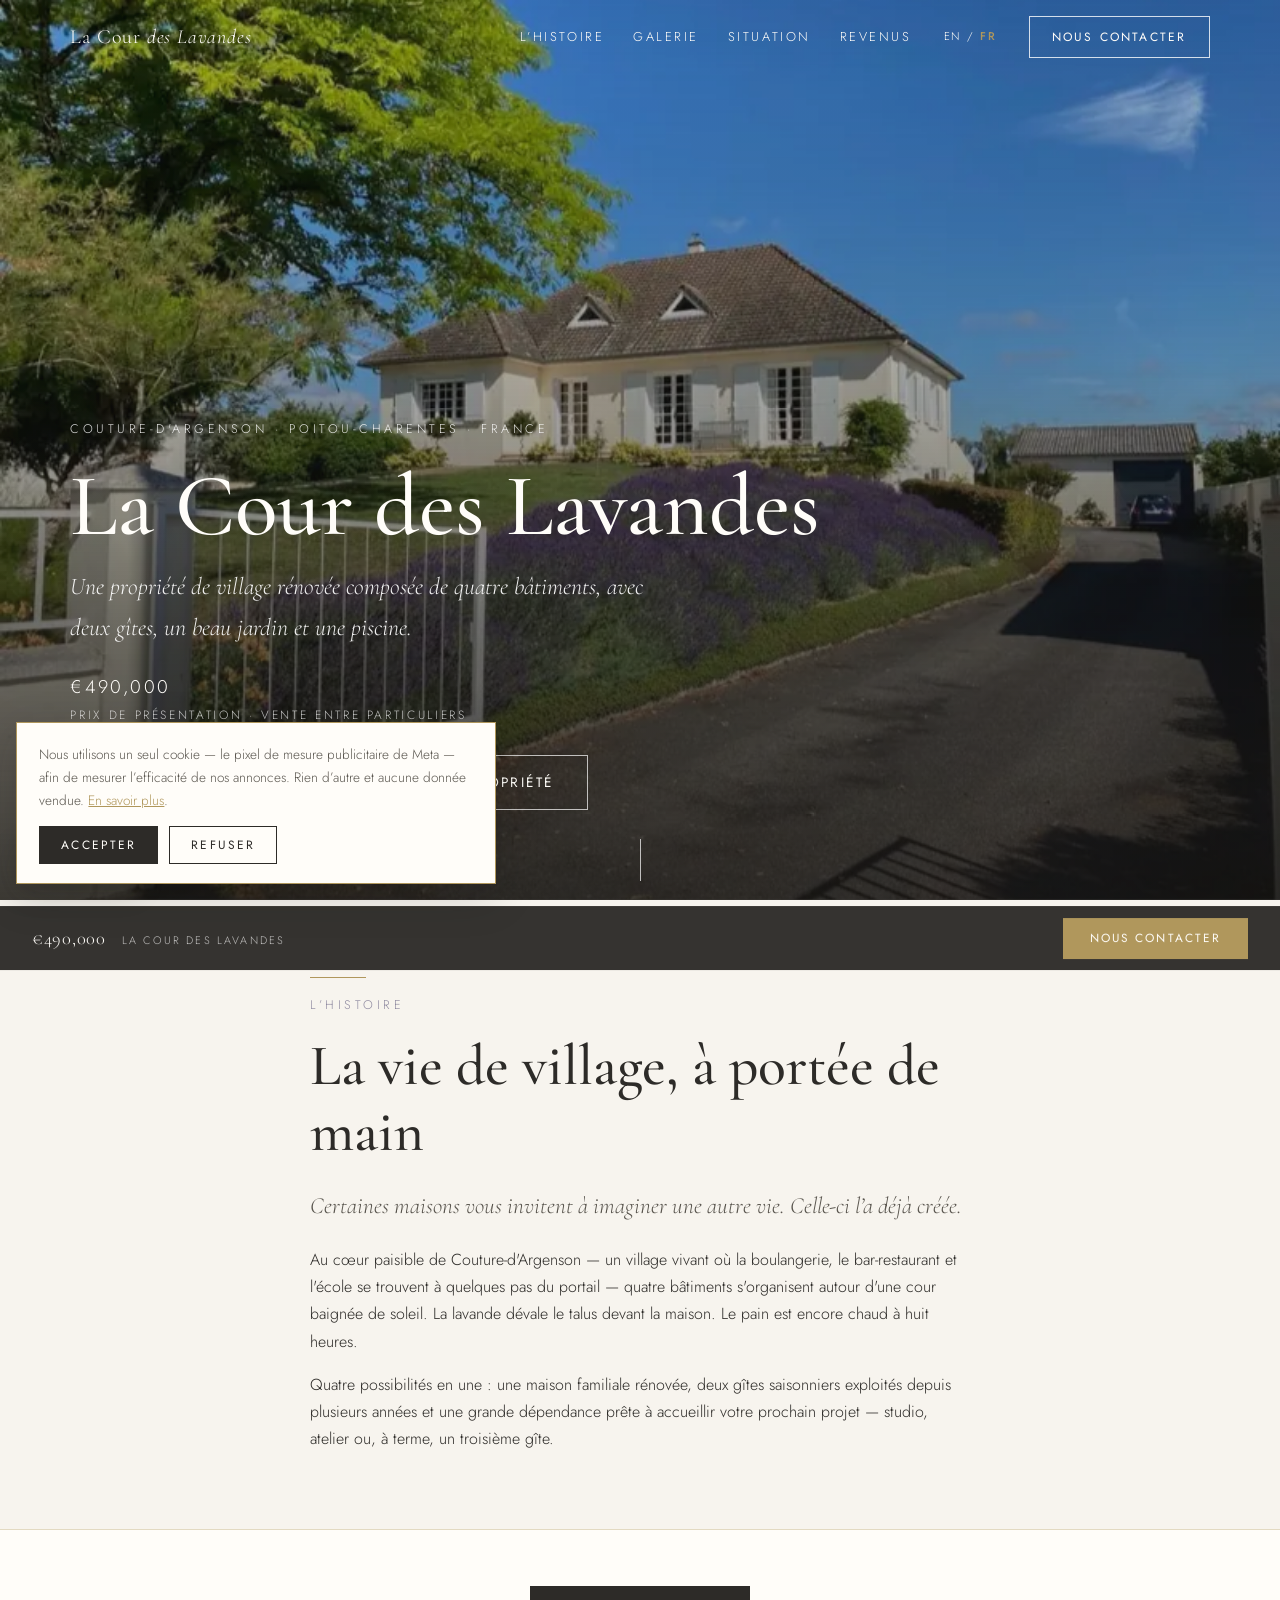
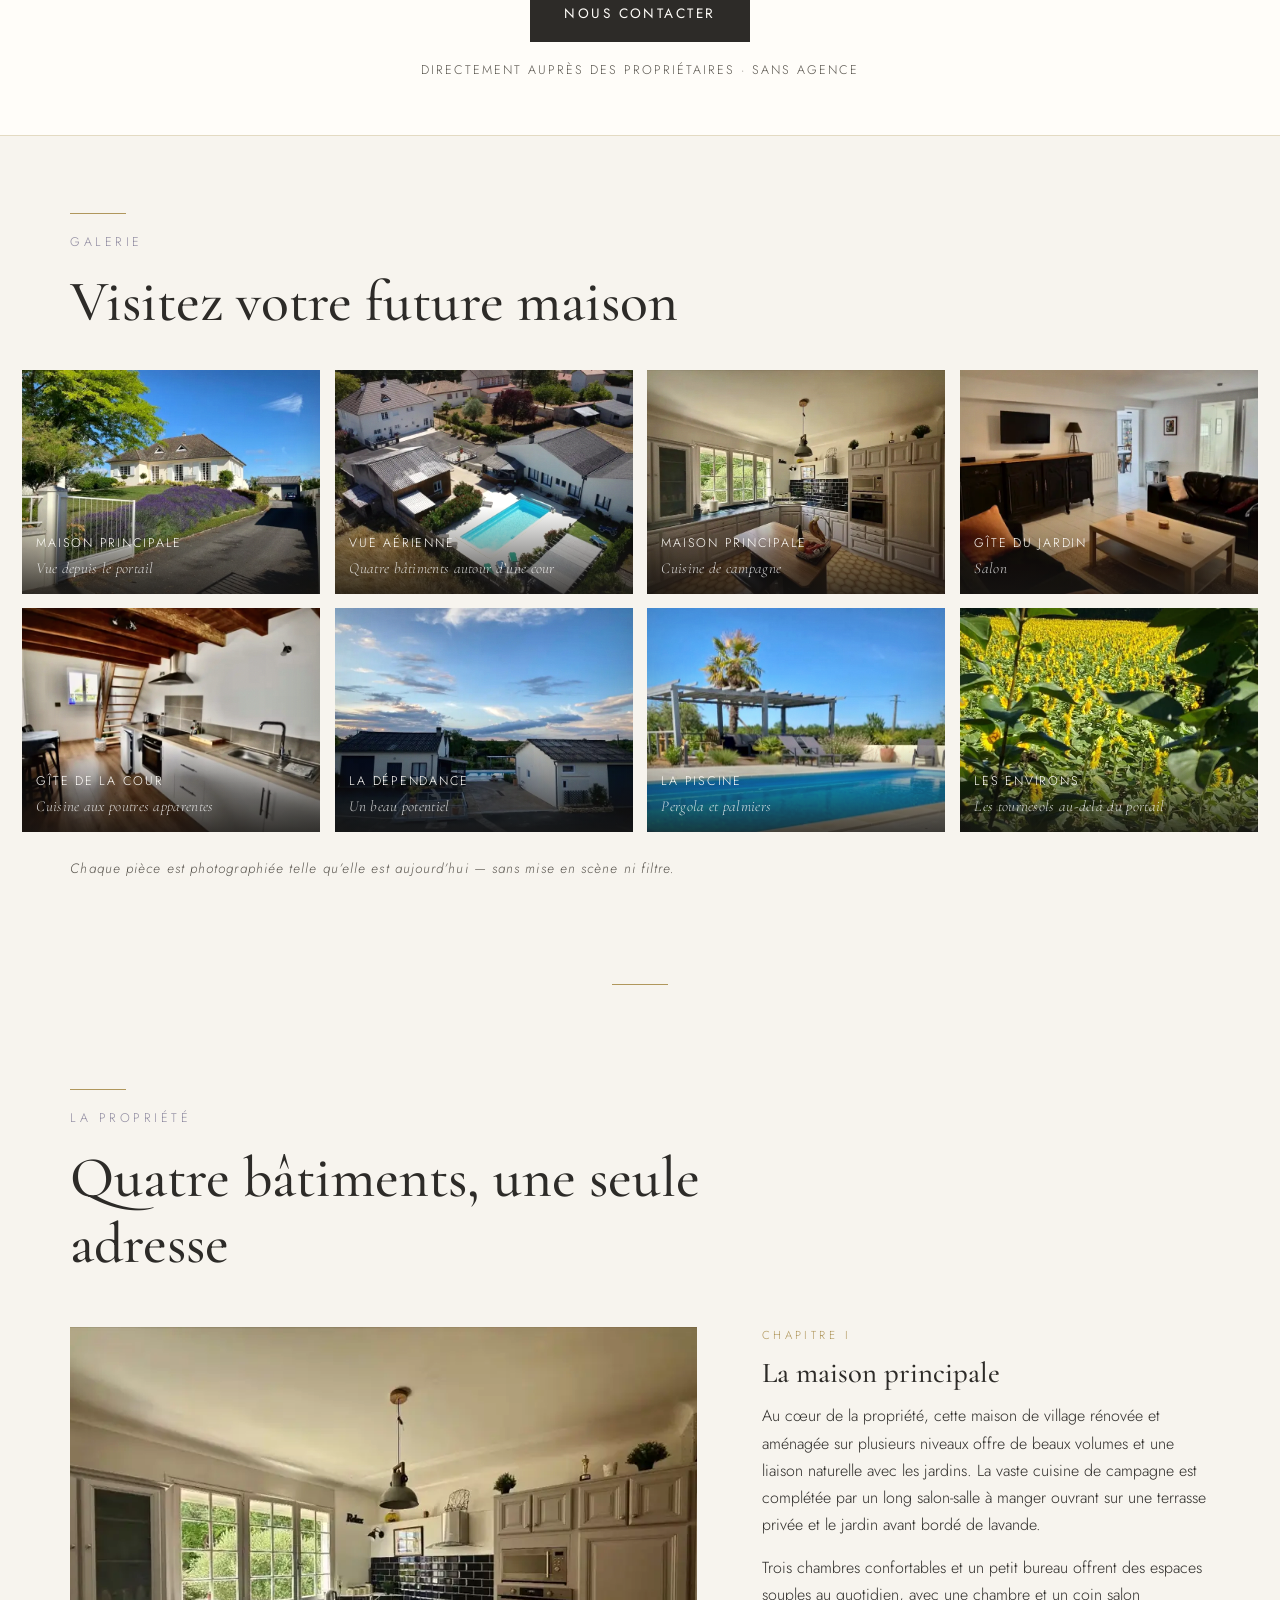
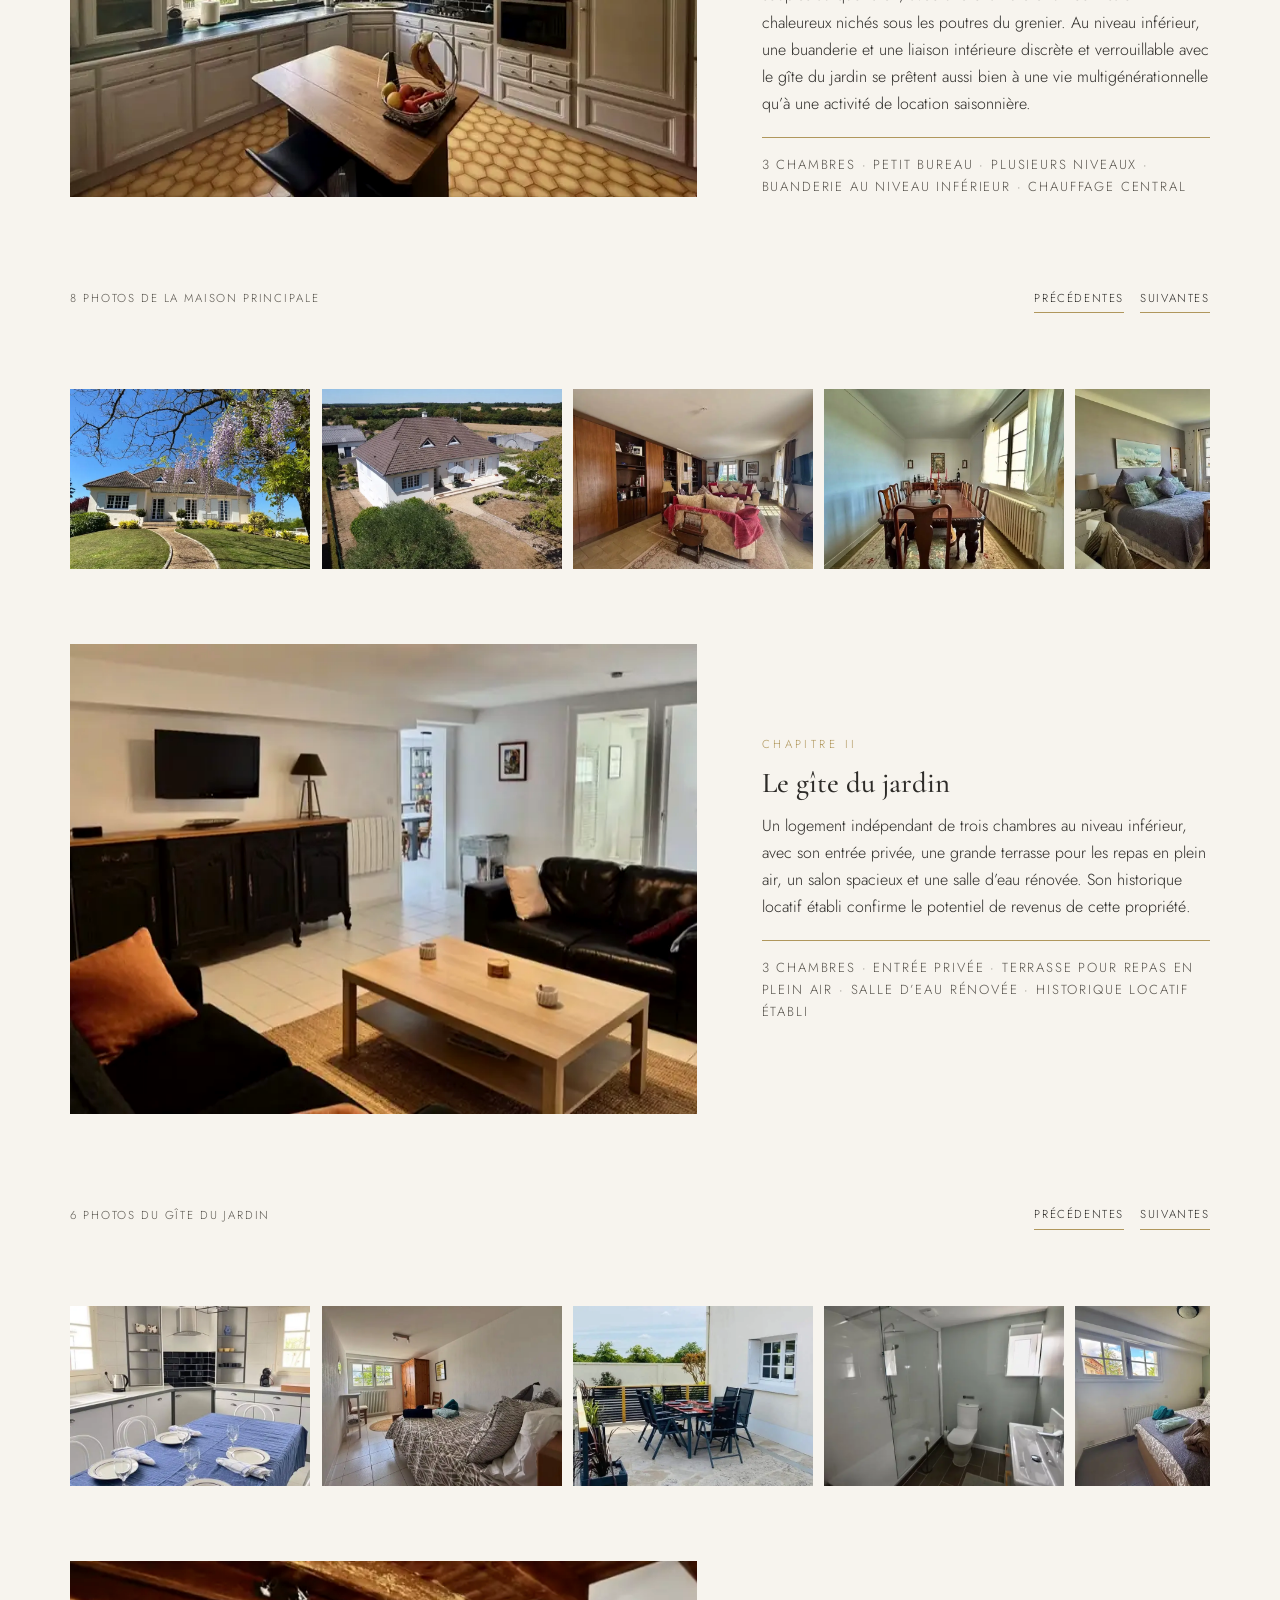
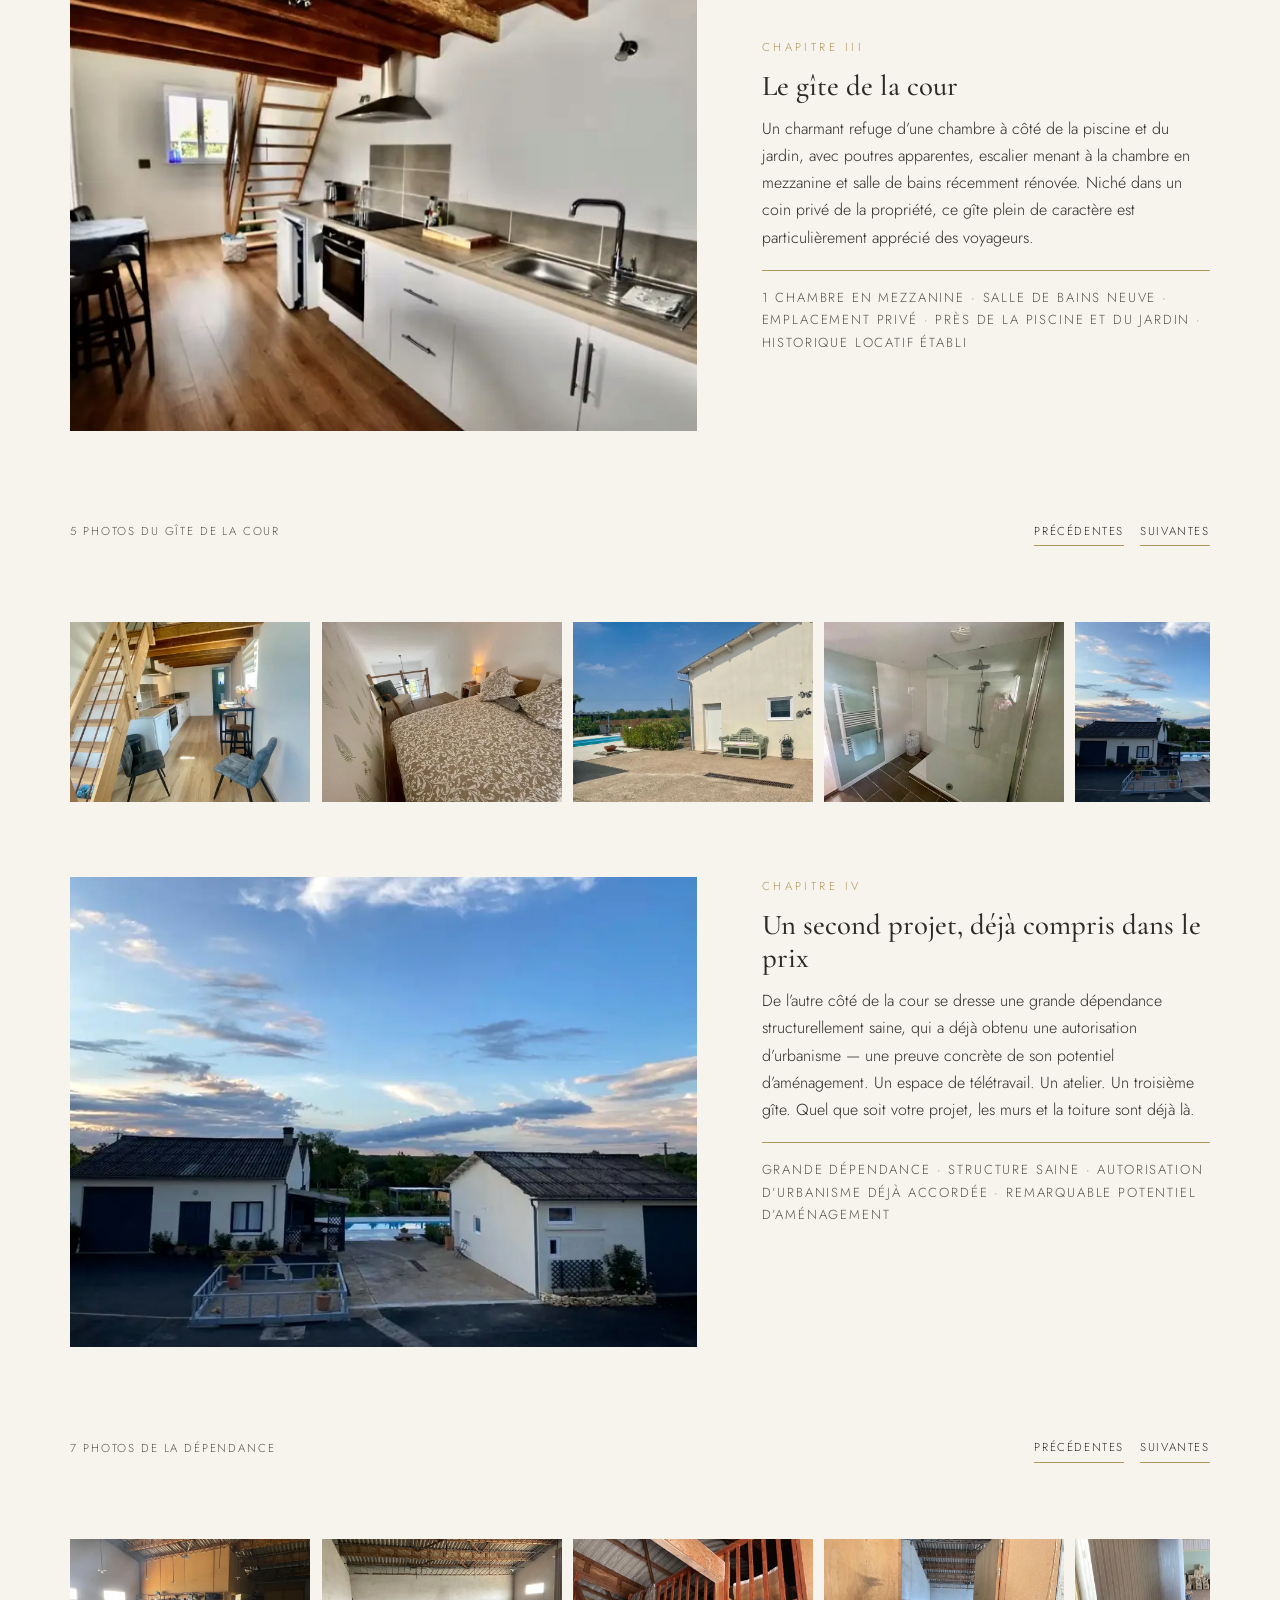
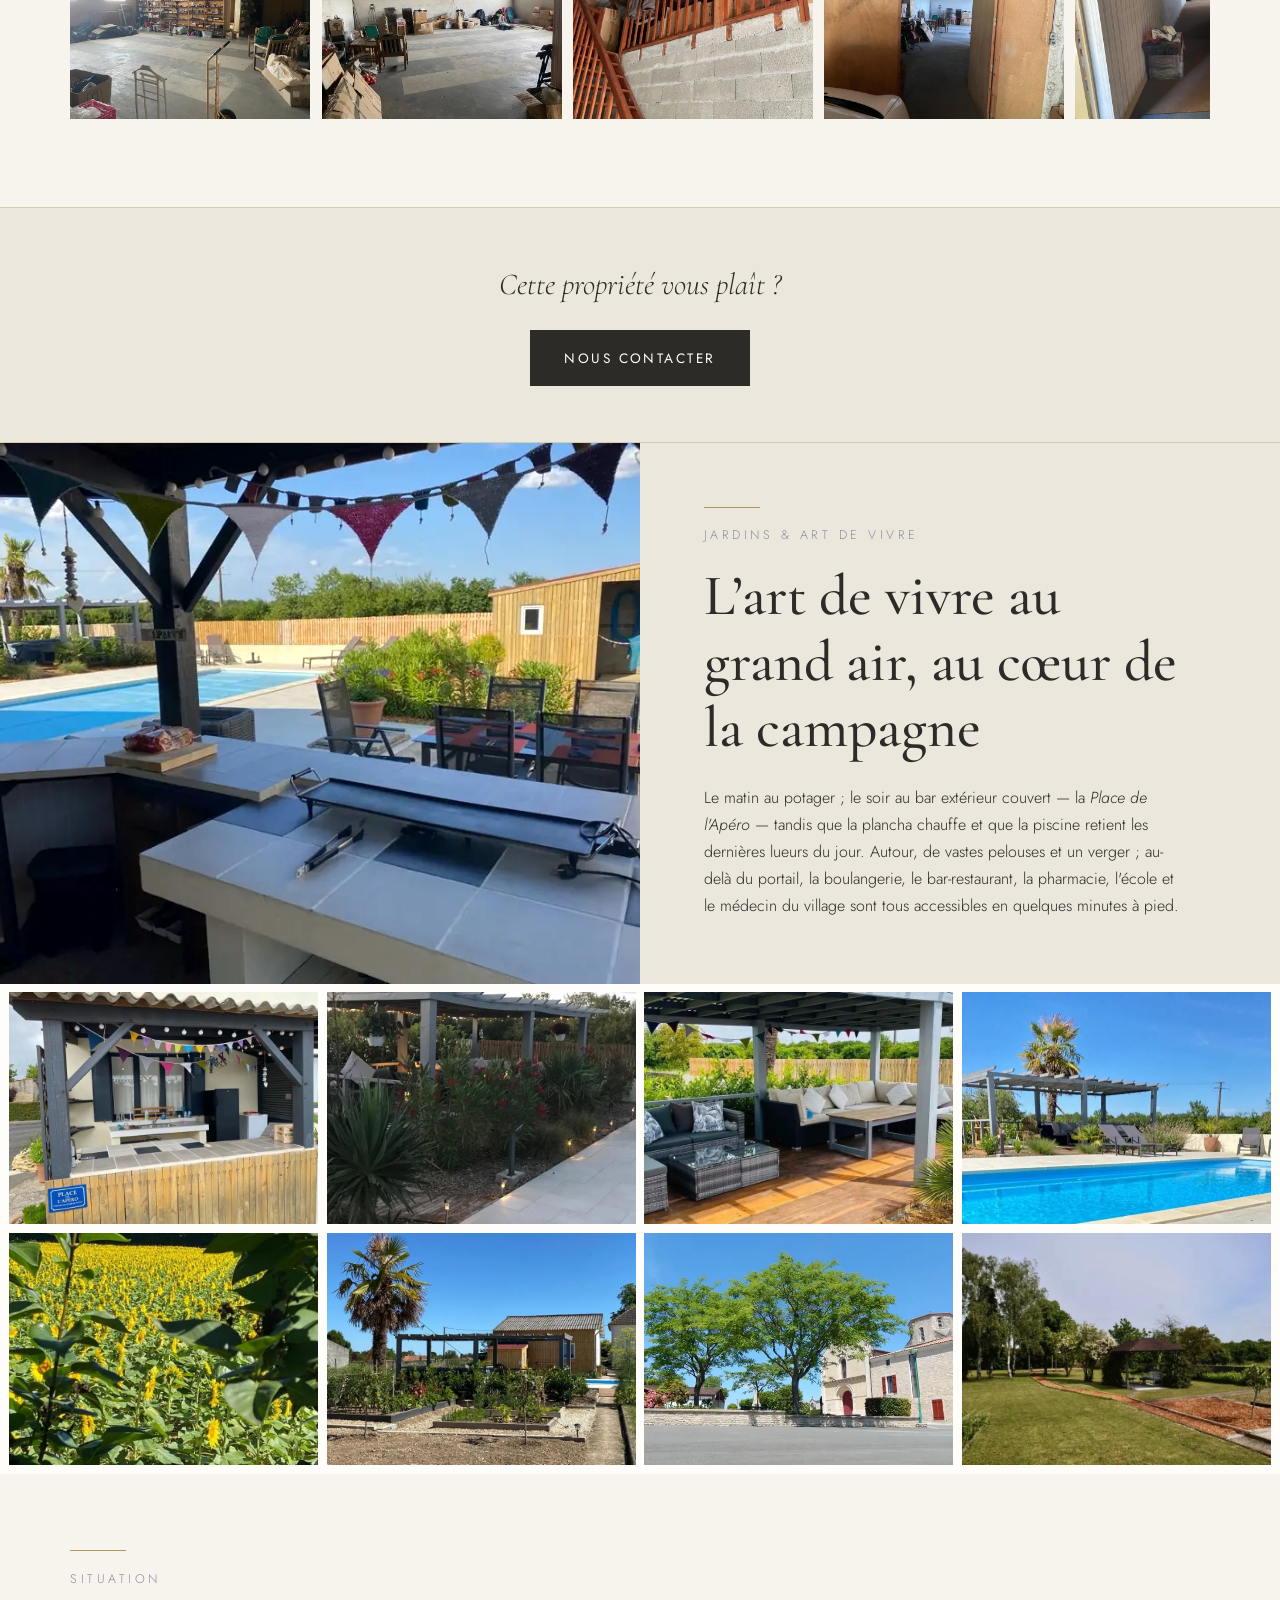
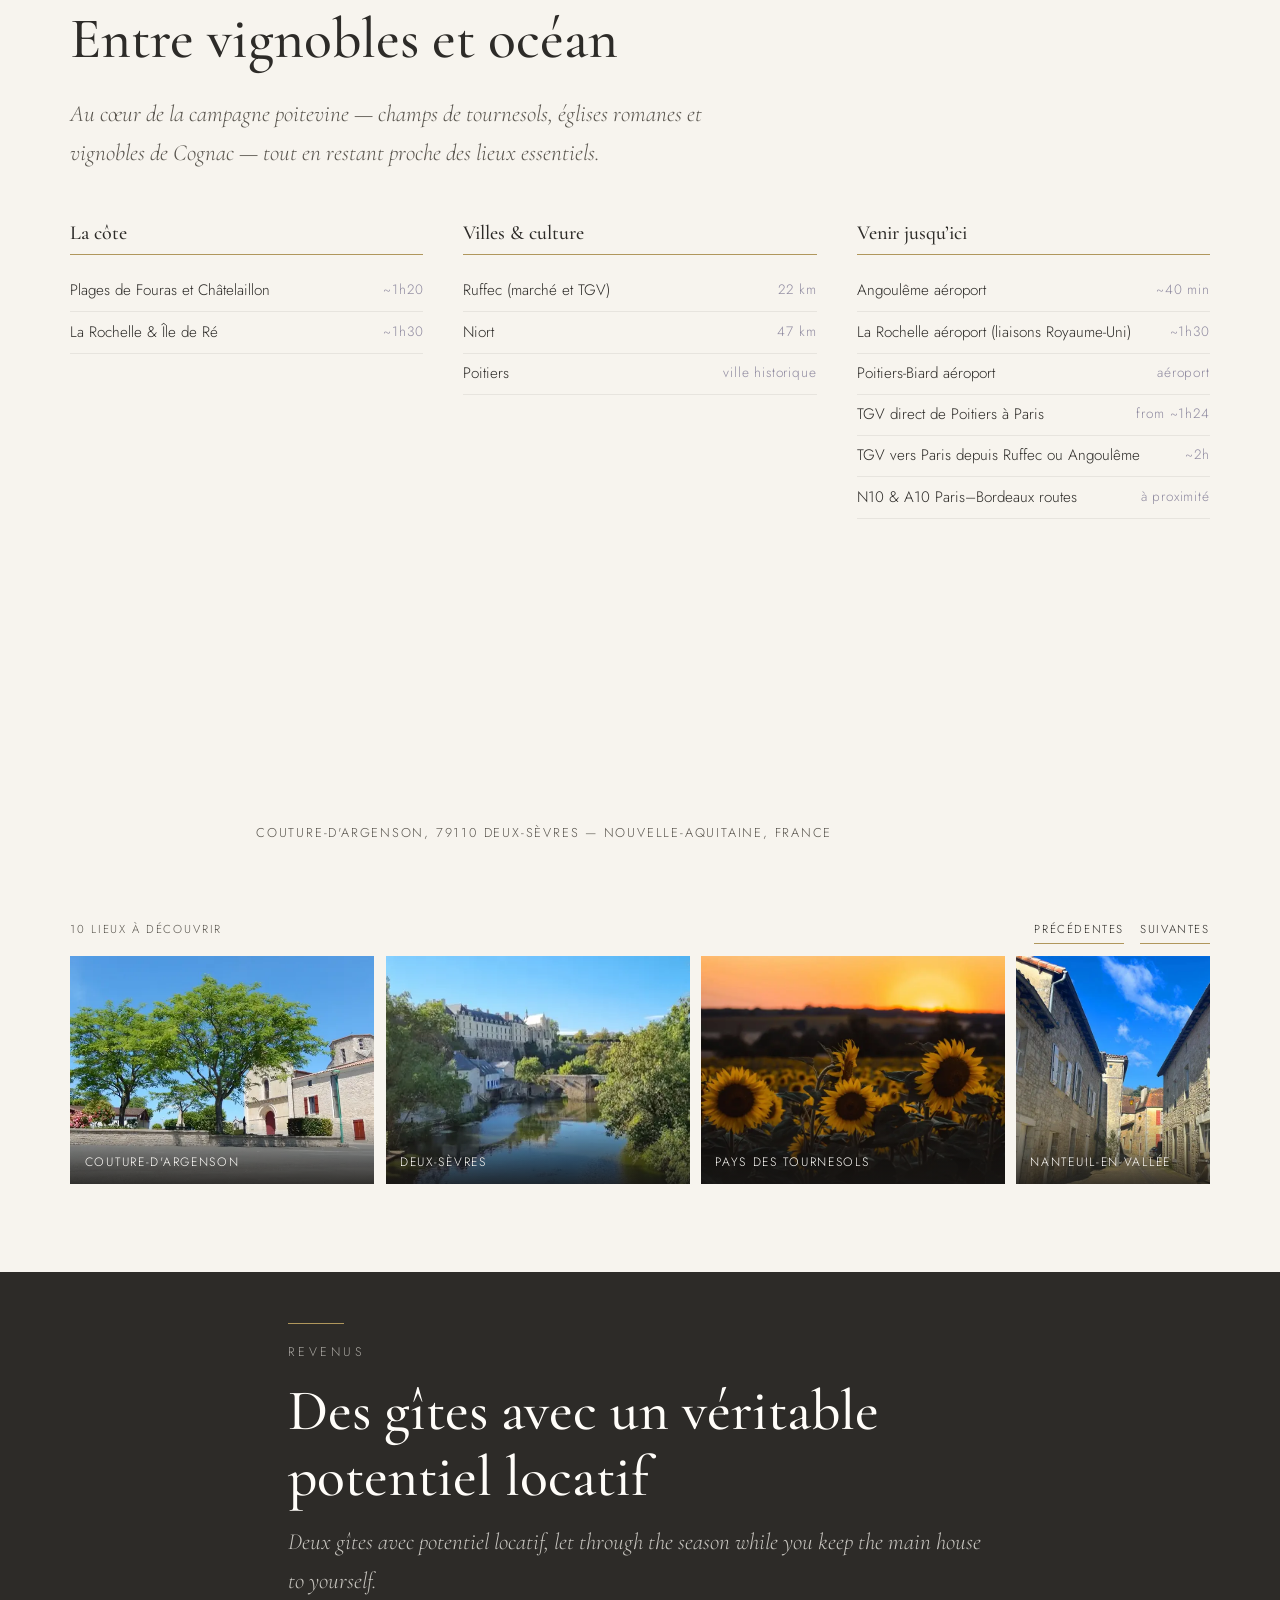
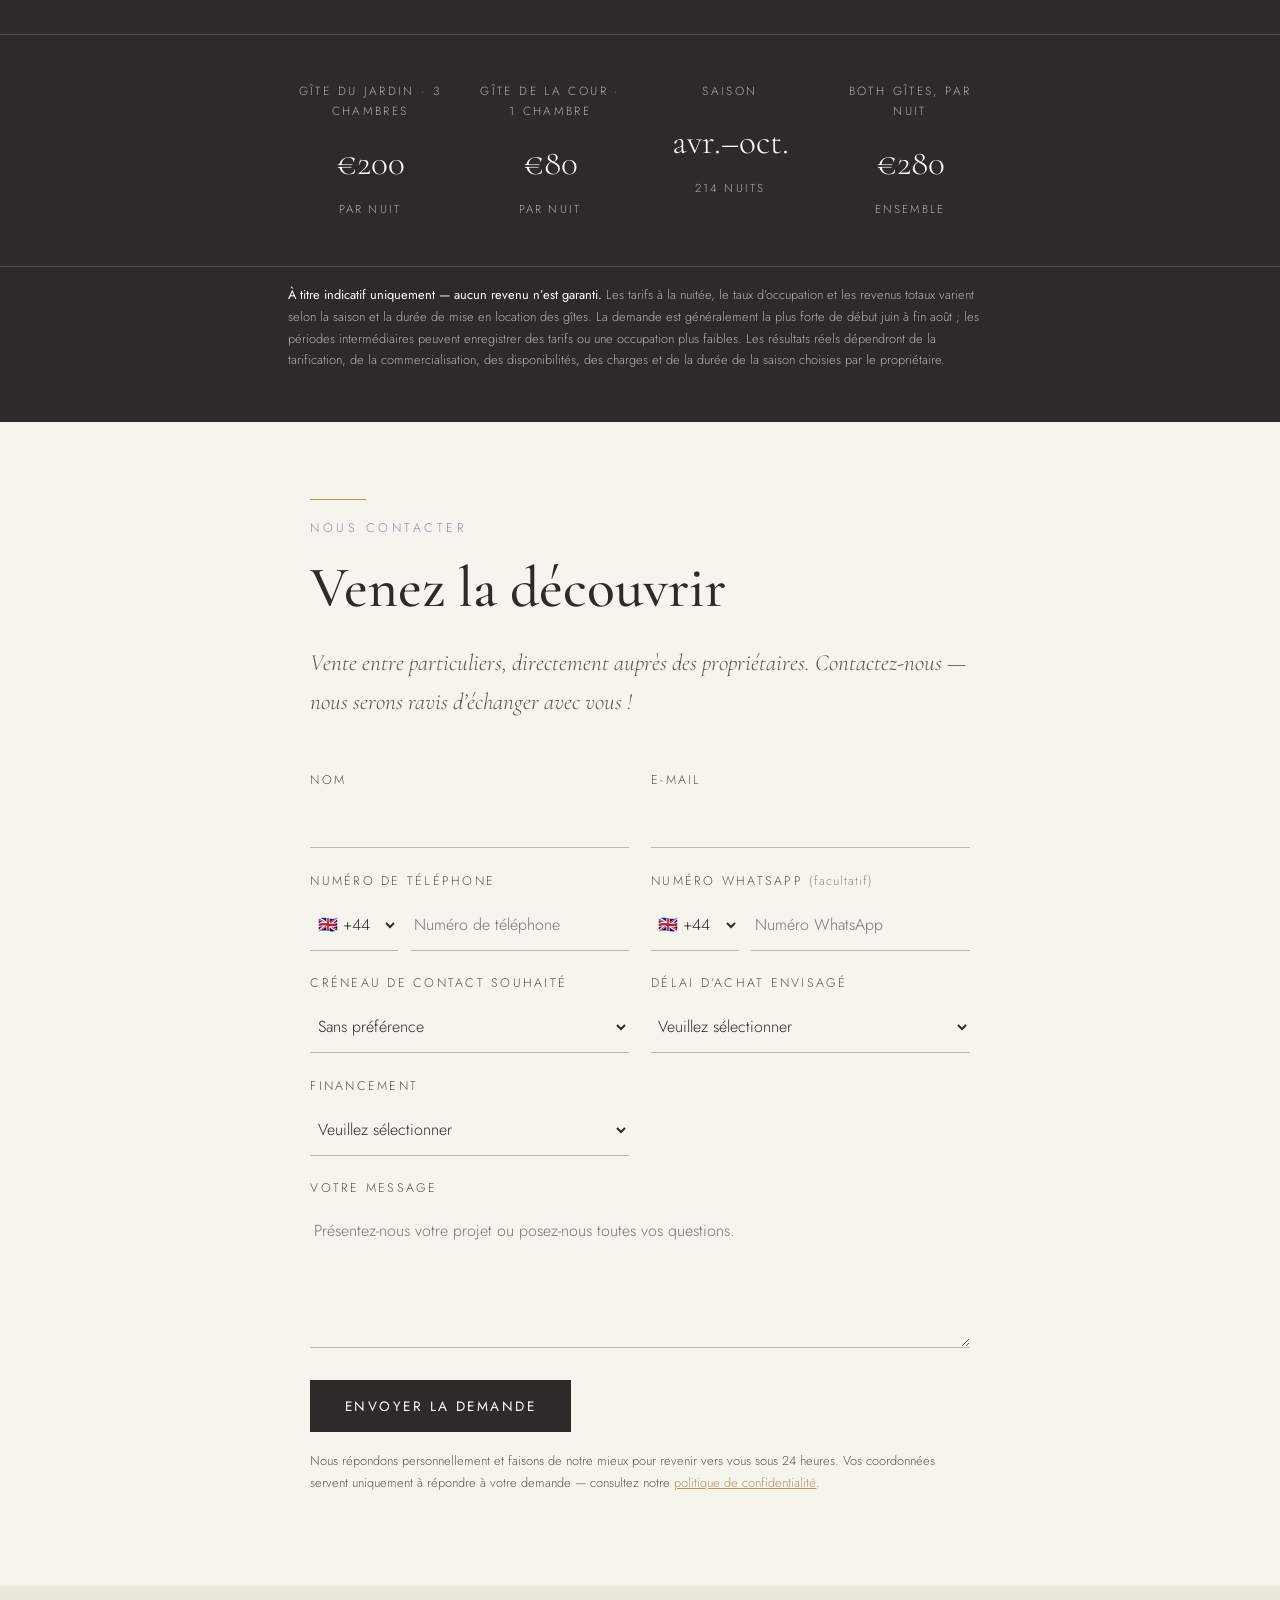
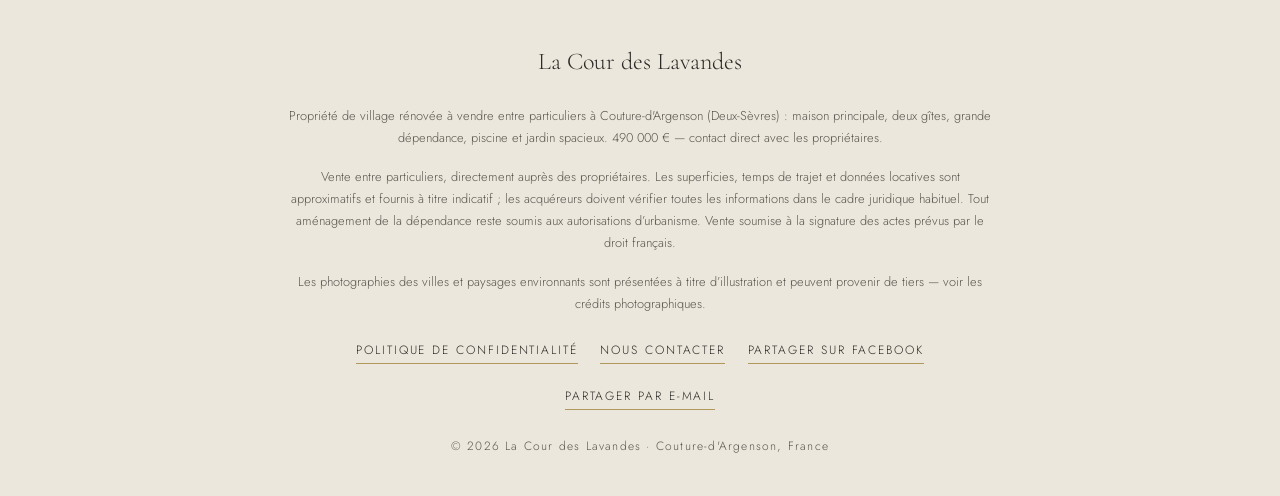
==== commit b2c2f46f: "Fix French privacy links for clean URLs" ====
--- a/fr/index.html
+++ b/fr/index.html
@@ -541,7 +541,7 @@
       <input type="hidden" name="language" value="fr">
 
       <button type="submit" class="btn btn-solid btn-submit">Envoyer la demande</button>
-      <p class="form-privacy">Nous répondons personnellement et faisons de notre mieux pour revenir vers vous sous 24 heures. Vos coordonnées servent uniquement à répondre à votre demande — consultez notre <a href="confidentialite.html">politique de confidentialité</a>.</p>
+      <p class="form-privacy">Nous répondons personnellement et faisons de notre mieux pour revenir vers vous sous 24 heures. Vos coordonnées servent uniquement à répondre à votre demande — consultez notre <a href="/fr/confidentialite.html">politique de confidentialité</a>.</p>
       <p class="form-status" role="status" aria-live="polite"></p>
     </form>
   </section>
@@ -556,7 +556,7 @@
       <p class="footer-legal">Vente entre particuliers, directement auprès des propriétaires. Les superficies, temps de trajet et données locatives sont approximatifs et fournis à titre indicatif ; les acquéreurs doivent vérifier toutes les informations dans le cadre juridique habituel. Tout aménagement de la dépendance reste soumis aux autorisations d’urbanisme. Vente soumise à la signature des actes prévus par le droit français.</p>
       <p class="footer-legal">Les photographies des villes et paysages environnants sont présentées à titre d’illustration et peuvent provenir de tiers — voir les crédits photographiques.<!-- TODO: replace with real credits/attribution before launch --></p>
       <div class="footer-links">
-        <a href="confidentialite.html">Politique de confidentialité</a>
+        <a href="/fr/confidentialite.html">Politique de confidentialité</a>
         <a href="#enquire">Nous contacter</a>
         <a href="#" data-share="facebook">Partager sur Facebook</a>
         <a href="#" data-share="email">Partager par e-mail</a>
@@ -583,7 +583,7 @@
 
   <!-- Cookie notice (GDPR — gates the Meta Pixel) -->
   <div class="cookie-bar" id="cookieBar" hidden>
-    <p>Nous utilisons un seul cookie — le pixel de mesure publicitaire de Meta — afin de mesurer l’efficacité de nos annonces. Rien d’autre et aucune donnée vendue. <a href="confidentialite.html">En savoir plus</a>.</p>
+    <p>Nous utilisons un seul cookie — le pixel de mesure publicitaire de Meta — afin de mesurer l’efficacité de nos annonces. Rien d’autre et aucune donnée vendue. <a href="/fr/confidentialite.html">En savoir plus</a>.</p>
     <div class="cookie-actions">
       <button class="btn btn-solid btn-sm" id="cookieAccept">Accepter</button>
       <button class="btn btn-ghost-dark btn-sm" id="cookieDecline">Refuser</button>
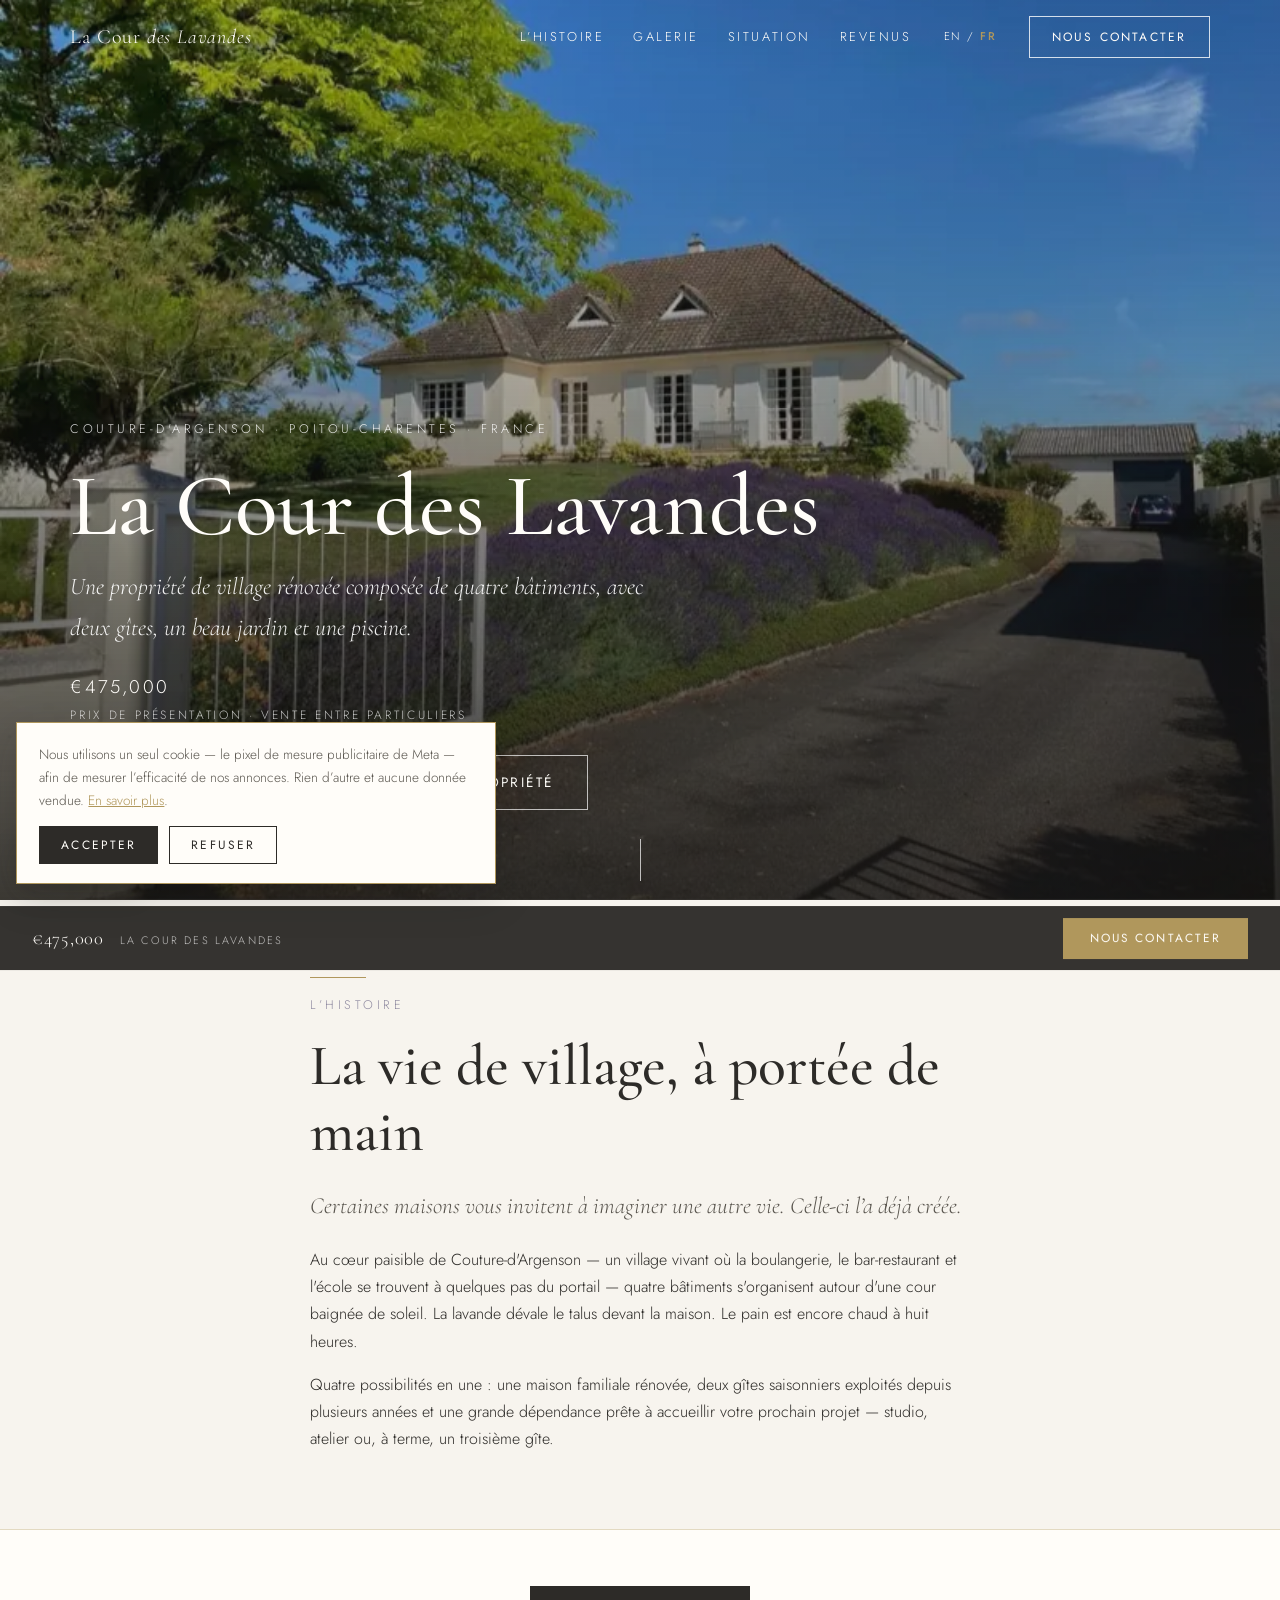
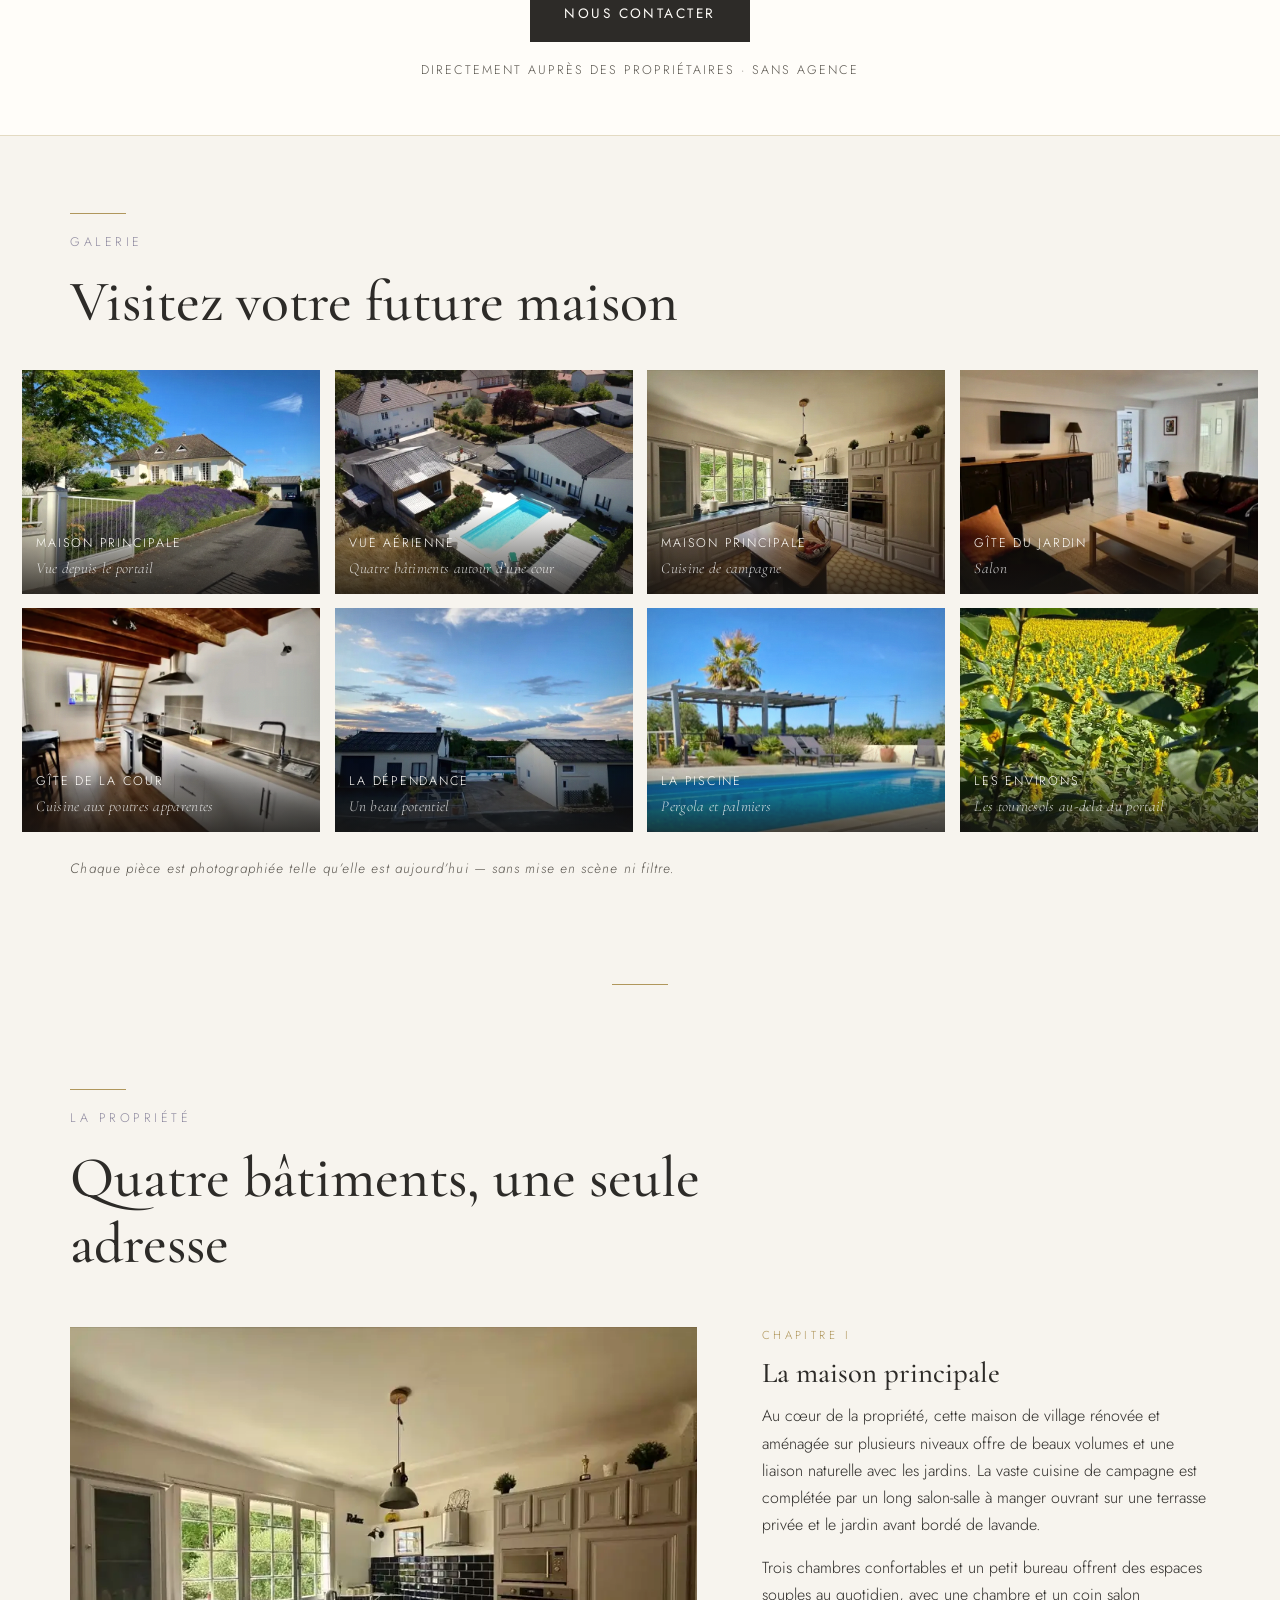
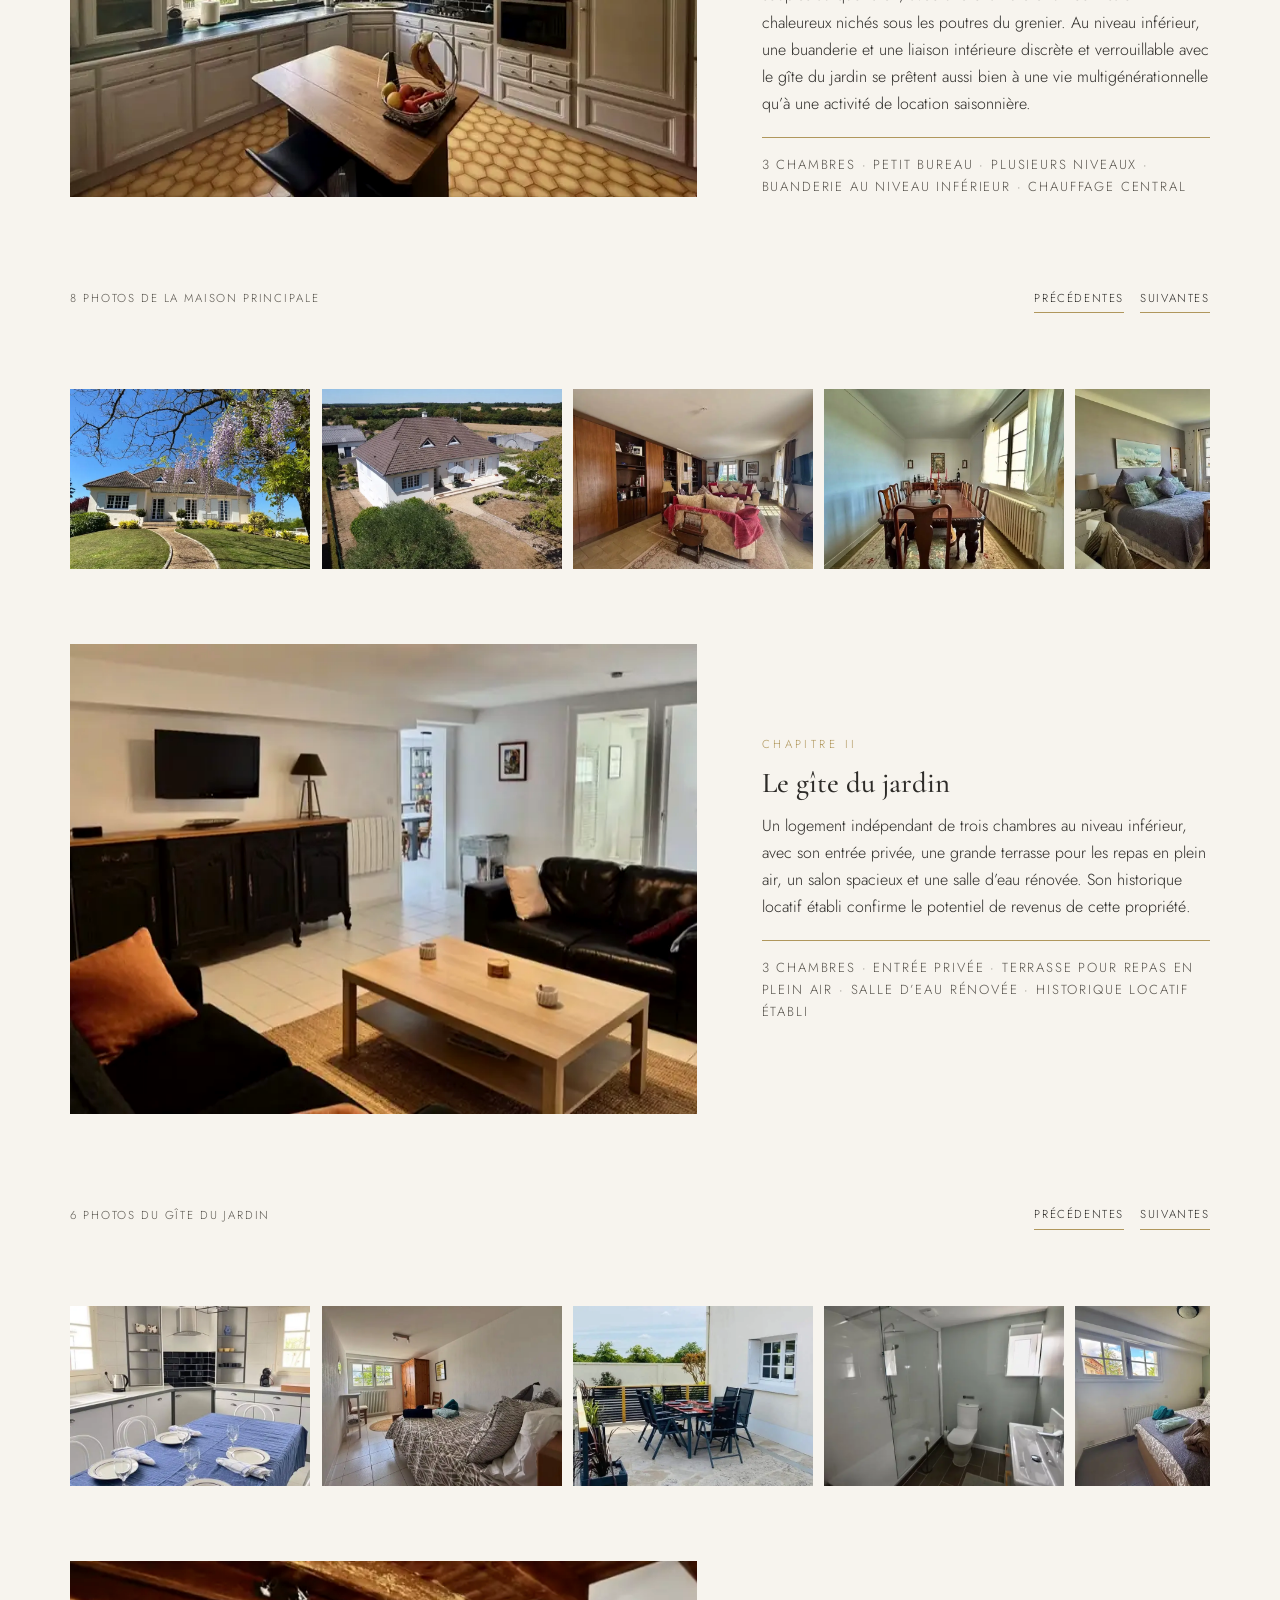
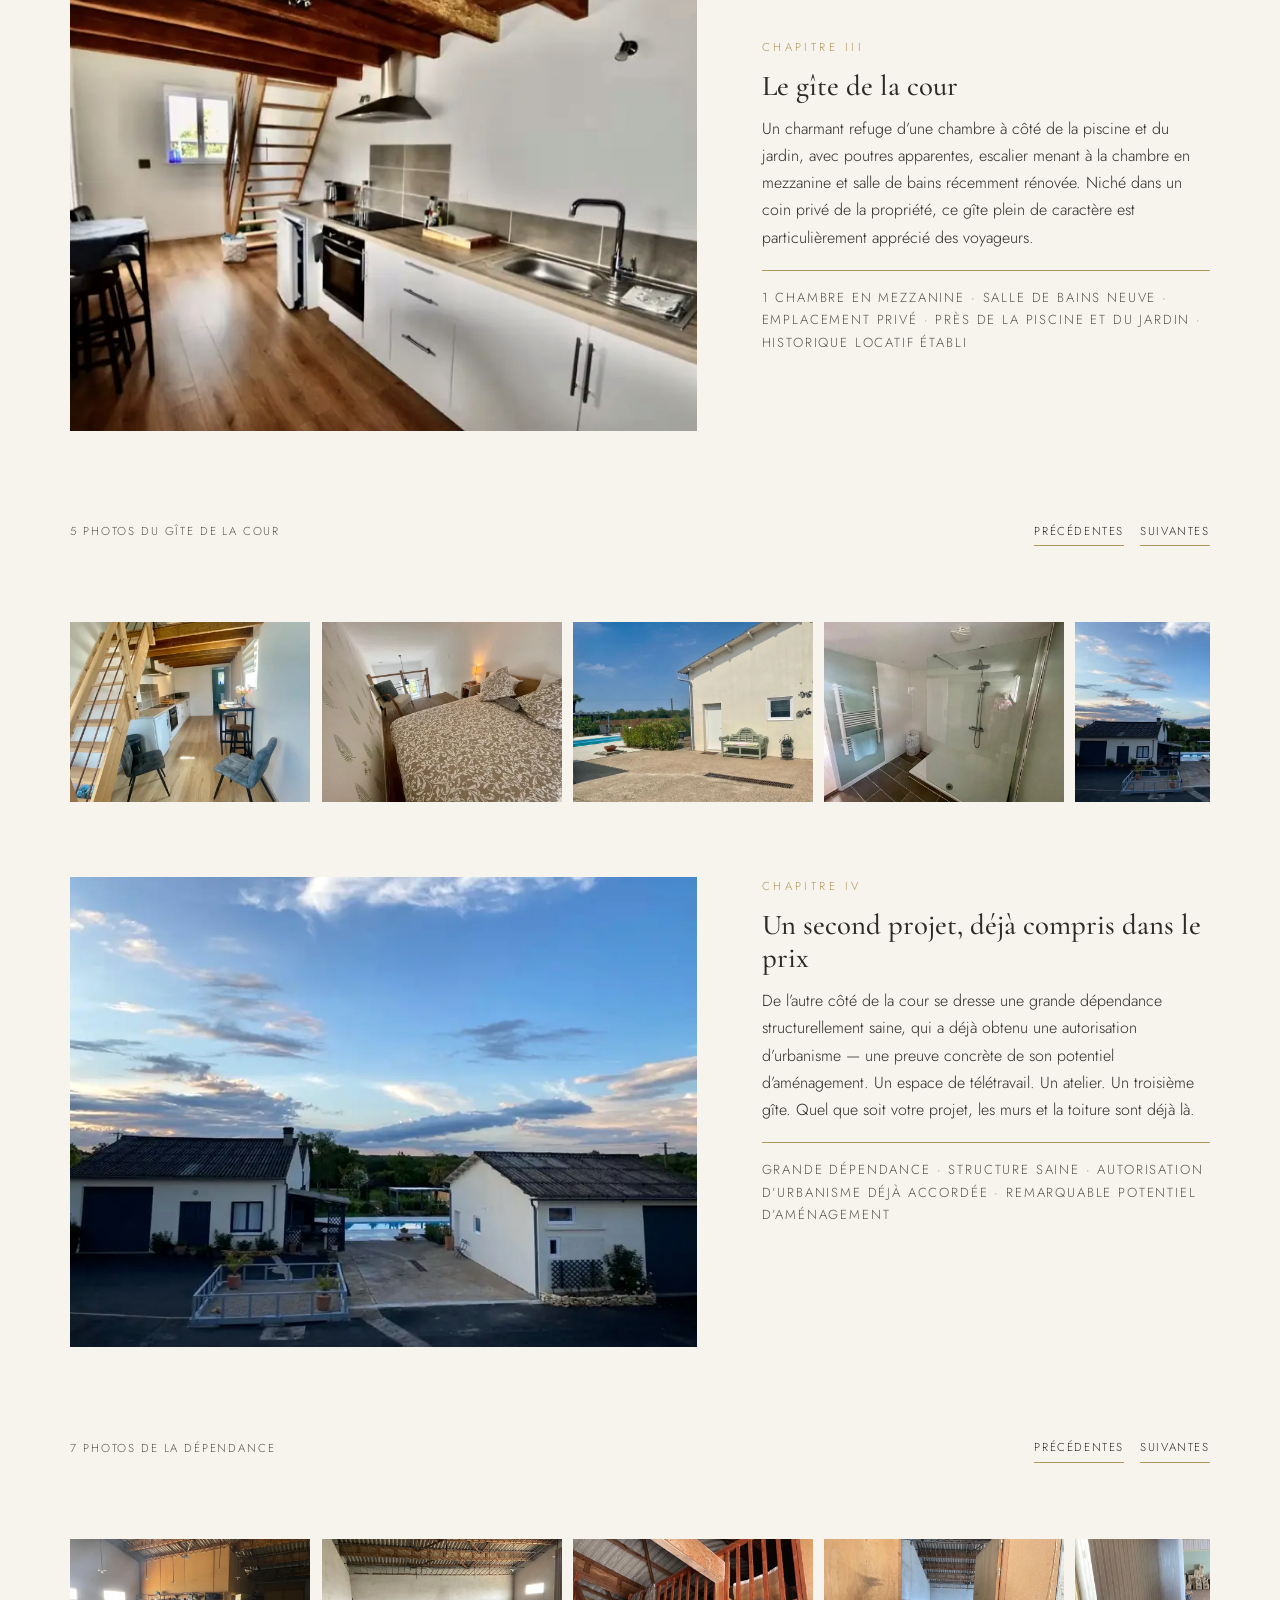
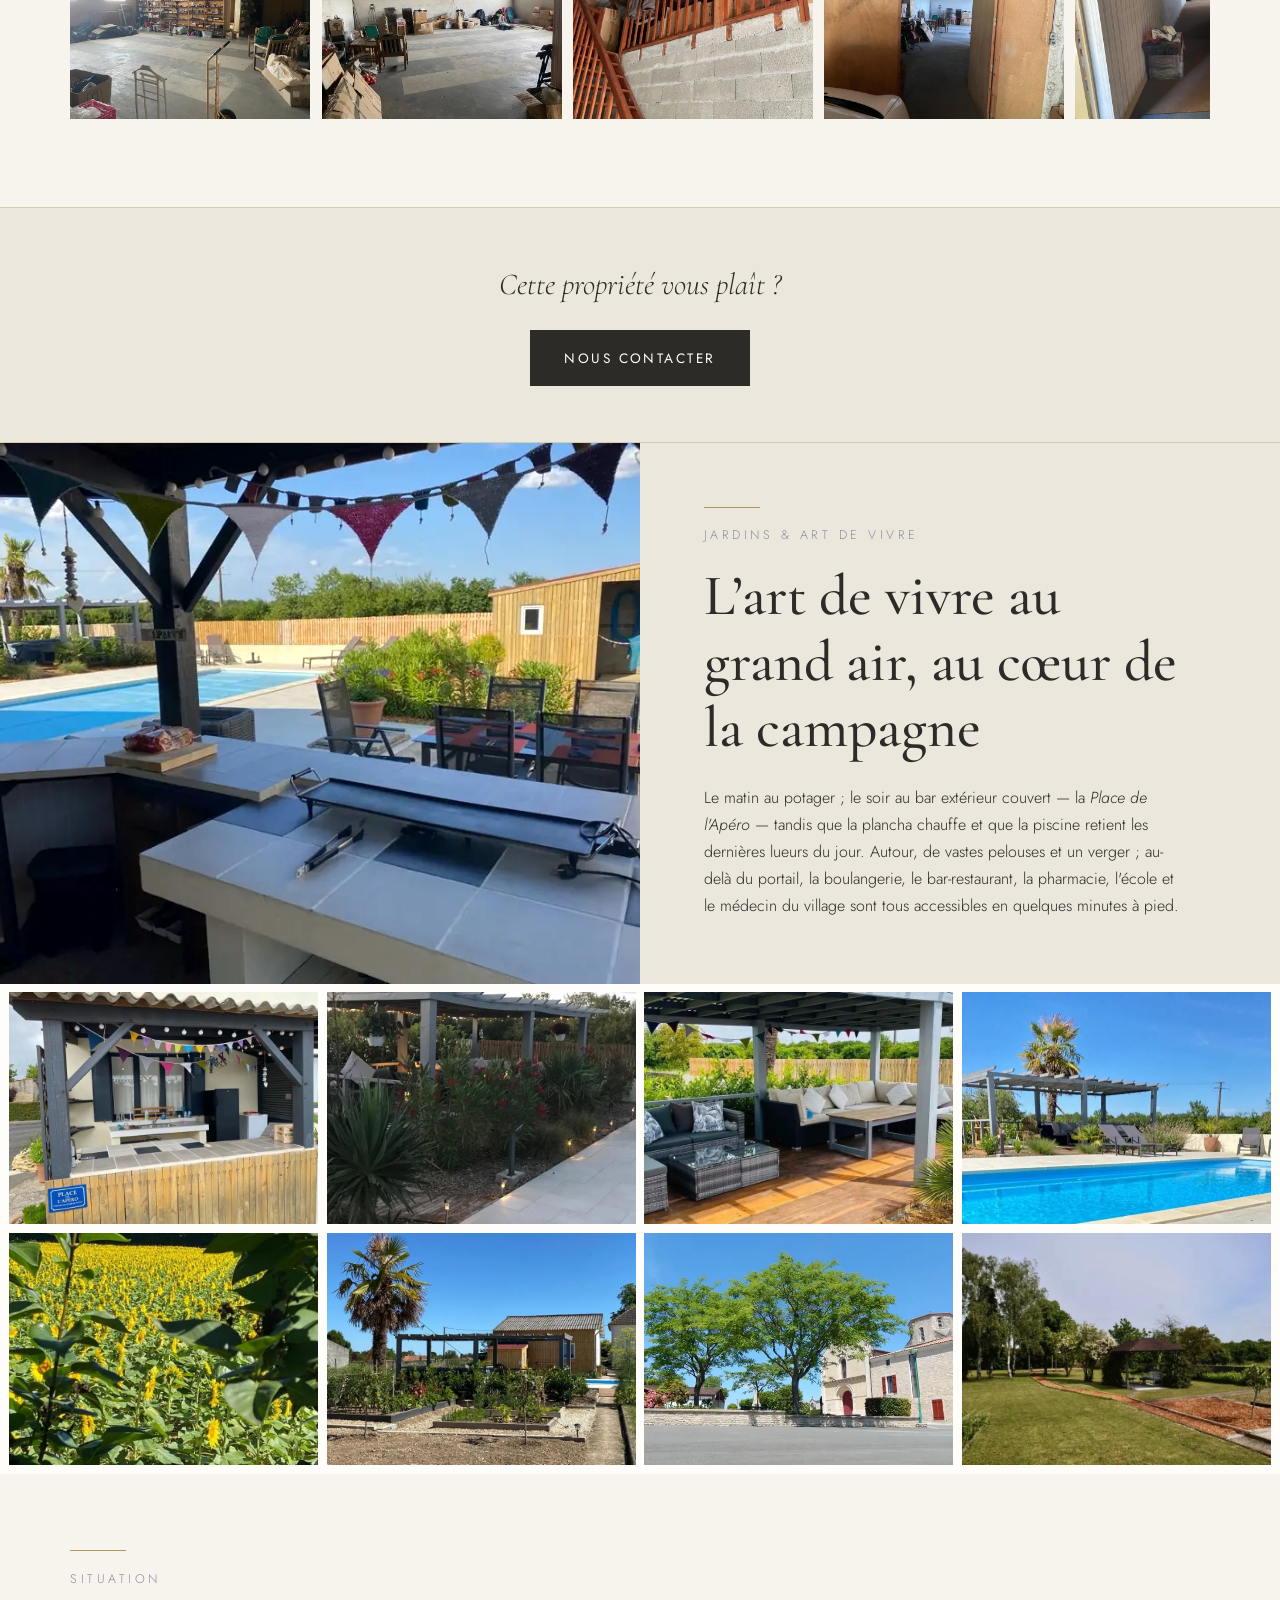
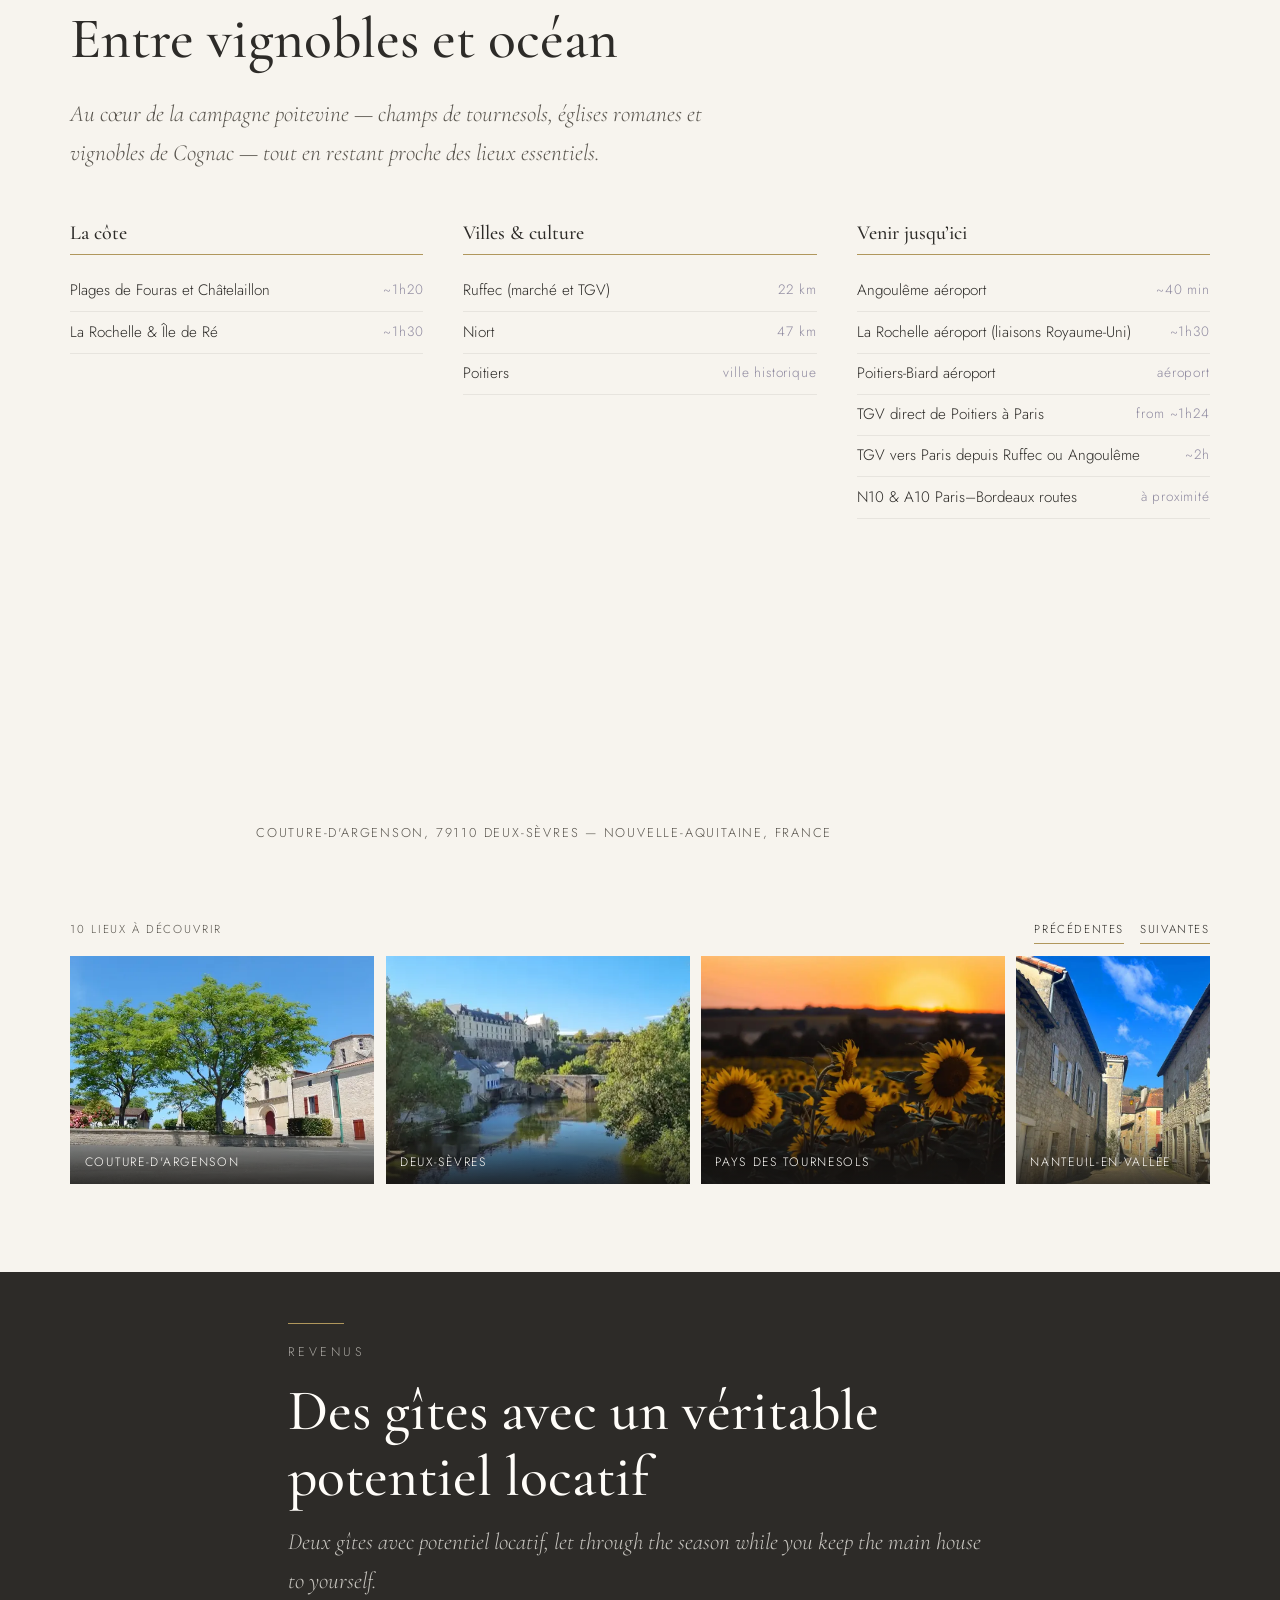
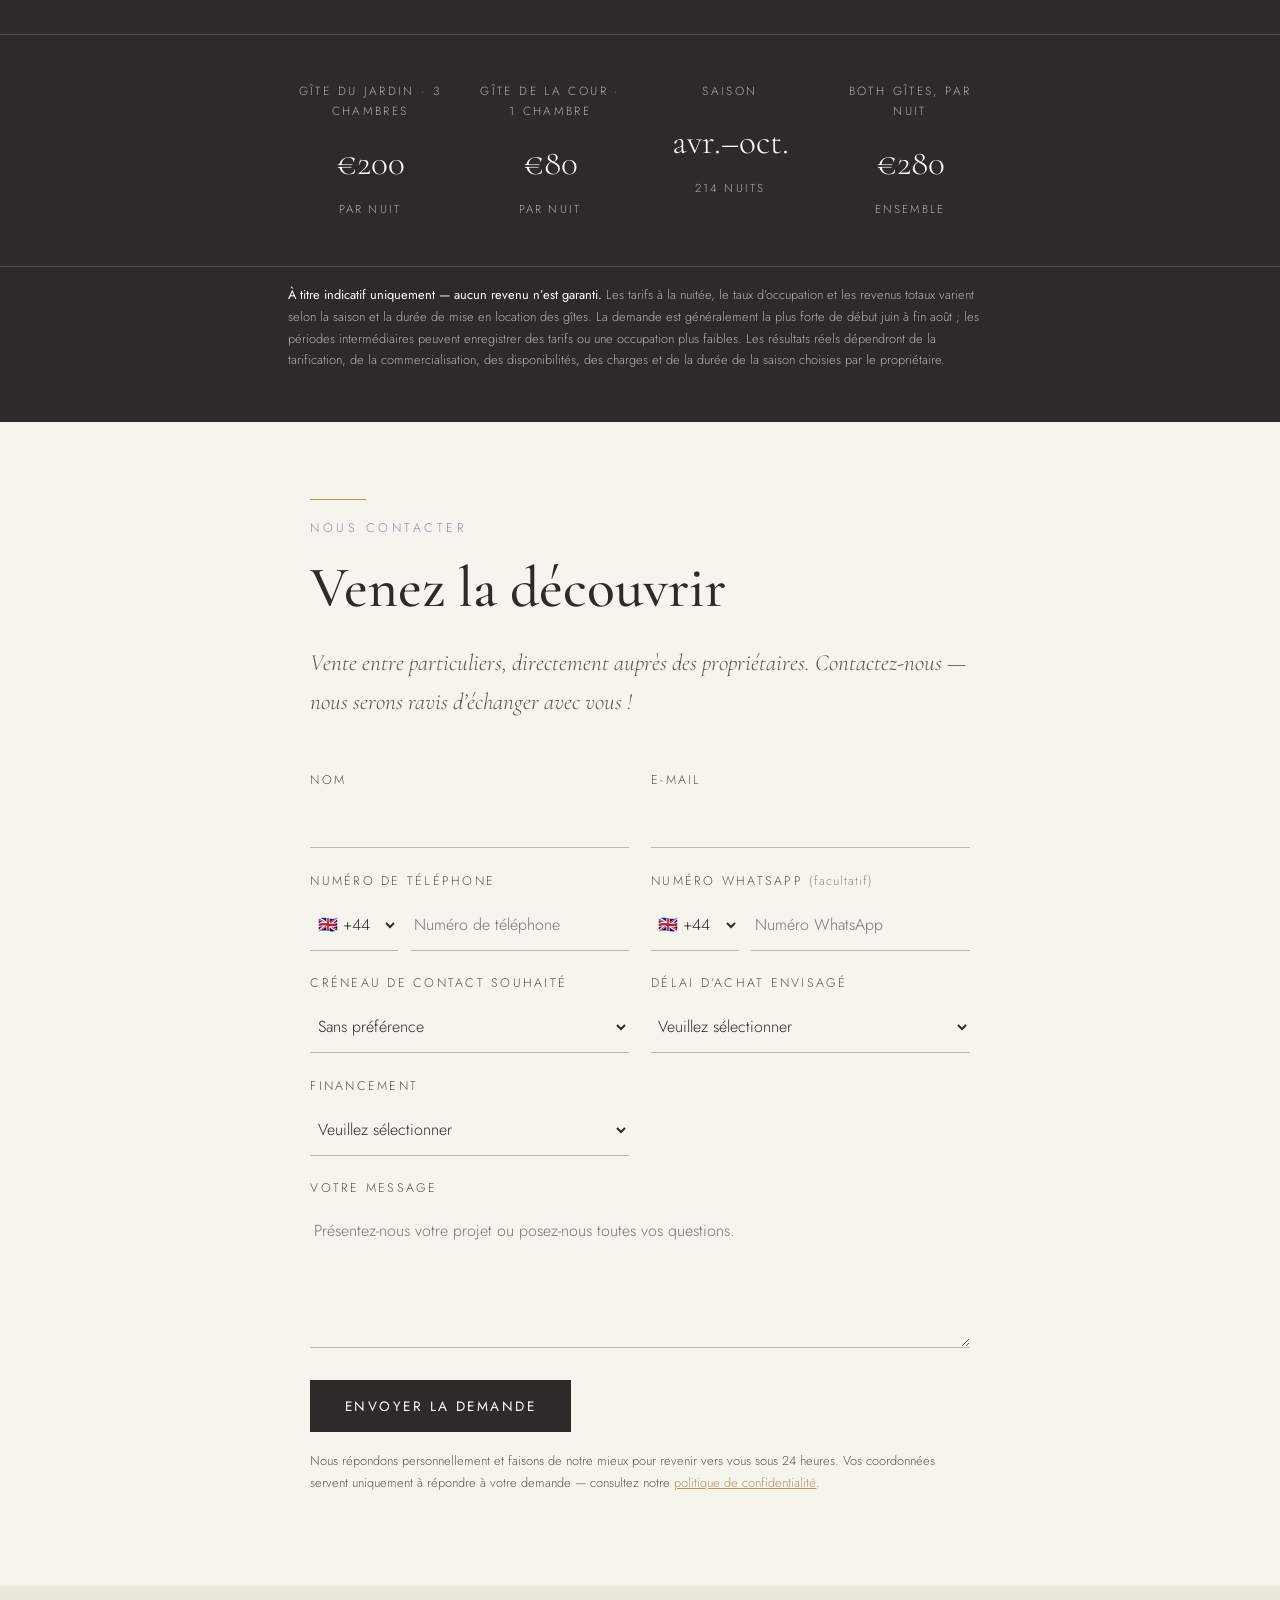
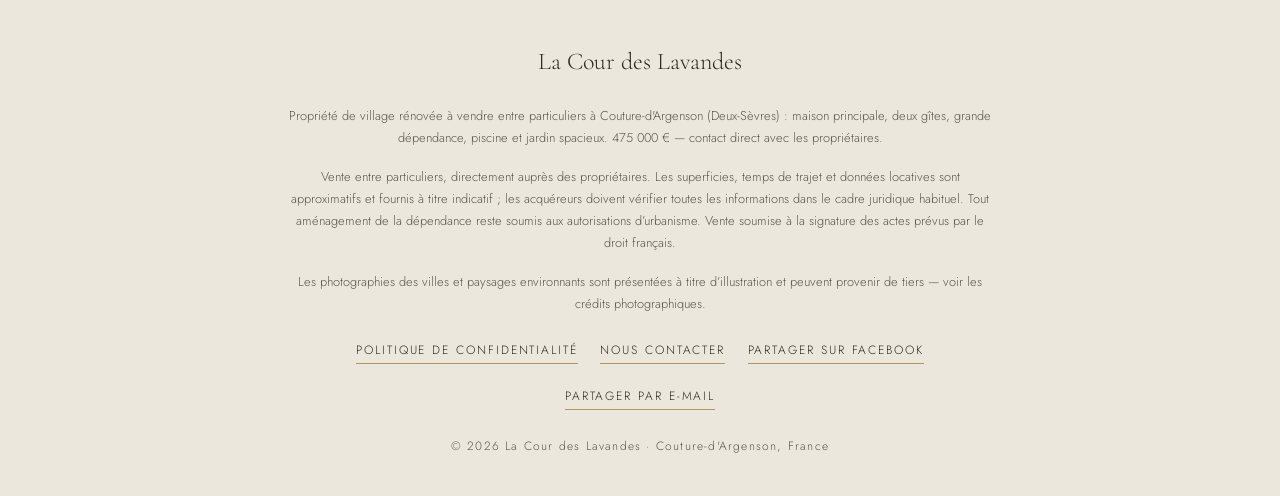
==== commit ff9eb101: "Restore property price to 475k" ====
--- a/fr/index.html
+++ b/fr/index.html
@@ -6,8 +6,8 @@
 
   <!-- Primary SEO -->
   <title>Propriété de village à vendre — 9 chambres, deux gîtes et piscine | Couture-d'Argenson</title>
-  <meta name="description" content="Propriété de village rénovée à vendre à Couture-d'Argenson : maison principale, deux gîtes, grande dépendance, piscine et jardin spacieux. 490 000 €, vente entre particuliers.">
-  <meta name="description" lang="fr" content="Propriété de village rénovée à vendre à Couture-d'Argenson (79) : maison principale, deux gîtes avec revenus locatifs, grande dépendance, piscine et 3 200 m² de jardins. 490 000 €, vente entre particuliers.">
+  <meta name="description" content="Propriété de village rénovée à vendre à Couture-d'Argenson : maison principale, deux gîtes, grande dépendance, piscine et jardin spacieux. 475 000 €, vente entre particuliers.">
+  <meta name="description" lang="fr" content="Propriété de village rénovée à vendre à Couture-d'Argenson (79) : maison principale, deux gîtes avec revenus locatifs, grande dépendance, piscine et 3 200 m² de jardins. 475 000 €, vente entre particuliers.">
   <link rel="canonical" href="https://lacourdeslavandes.com/fr/">
   <link rel="alternate" hreflang="en" href="https://lacourdeslavandes.com/">
   <link rel="alternate" hreflang="fr" href="https://lacourdeslavandes.com/fr/">
@@ -18,7 +18,7 @@
   <meta property="og:type" content="website">
   <meta property="og:site_name" content="La Cour des Lavandes">
   <meta property="og:title" content="Une propriété de village avec deux gîtes, une piscine et de beaux projets">
-  <meta property="og:description" content="Quatre bâtiments, neuf chambres, un beau jardin et deux gîtes, à environ une heure de la côte atlantique. 490 000 €, vente entre particuliers.">
+  <meta property="og:description" content="Quatre bâtiments, neuf chambres, un beau jardin et deux gîtes, à environ une heure de la côte atlantique. 475 000 €, vente entre particuliers.">
   <meta property="og:image" content="https://lacourdeslavandes.com/images/hero-house-lavender-800.jpg">
   <meta property="og:image:width" content="800">
   <meta property="og:image:height" content="600">
@@ -29,7 +29,7 @@
   <!-- Twitter Card -->
   <meta name="twitter:card" content="summary_large_image">
   <meta name="twitter:title" content="Une propriété de village avec deux gîtes, une piscine et de beaux projets">
-  <meta name="twitter:description" content="Quatre bâtiments, neuf chambres, un beau jardin et deux gîtes, à environ une heure de la côte atlantique. 490 000 €, vente entre particuliers.">
+  <meta name="twitter:description" content="Quatre bâtiments, neuf chambres, un beau jardin et deux gîtes, à environ une heure de la côte atlantique. 475 000 €, vente entre particuliers.">
   <meta name="twitter:image" content="https://lacourdeslavandes.com/images/hero-house-lavender-800.jpg">
 
   <!-- Fonts: preconnect + swap to avoid render blocking -->
@@ -88,7 +88,7 @@
         "image": "https://lacourdeslavandes.com/images/hero-house-lavender-800.jpg",
         "offers": {
           "@type": "Offer",
-          "price": "490000",
+          "price": "475000",
           "priceCurrency": "EUR",
           "availability": "https://schema.org/InStock",
           "url": "https://lacourdeslavandes.com/fr/",
@@ -123,7 +123,7 @@
 
   <!-- Sticky mini price / CTA bar -->
   <div class="pricebar" id="pricebar" aria-hidden="true">
-    <p class="pricebar-price">€490,000 <span>La Cour des Lavandes</span></p>
+    <p class="pricebar-price">€475,000 <span>La Cour des Lavandes</span></p>
     <a class="btn btn-solid" href="#enquire">Nous contacter</a>
   </div>
 
@@ -143,7 +143,7 @@
       <p class="eyebrow">Couture-d'Argenson · Poitou-Charentes · France</p>
       <h1>La Cour des Lavandes</h1>
       <p class="hero-hook">Une propriété de village rénovée composée de quatre bâtiments, avec deux gîtes, un beau jardin et une piscine.</p>
-      <p class="hero-price">€490,000 <span>prix de présentation · vente entre particuliers</span></p>
+      <p class="hero-price">€475,000 <span>prix de présentation · vente entre particuliers</span></p>
       <div class="hero-ctas">
         <a class="btn btn-solid" href="#enquire">Nous contacter</a>
         <a class="btn btn-ghost" href="#gallery">Découvrir la propriété</a>
@@ -552,7 +552,7 @@
   <footer class="footer">
     <div class="footer-inner">
       <p class="footer-brand">La Cour des Lavandes</p>
-      <p class="footer-fr">Propriété de village rénovée à vendre entre particuliers à Couture-d'Argenson (Deux-Sèvres) : maison principale, deux gîtes, grande dépendance, piscine et jardin spacieux. 490 000 € — contact direct avec les propriétaires.</p>
+      <p class="footer-fr">Propriété de village rénovée à vendre entre particuliers à Couture-d'Argenson (Deux-Sèvres) : maison principale, deux gîtes, grande dépendance, piscine et jardin spacieux. 475 000 € — contact direct avec les propriétaires.</p>
       <p class="footer-legal">Vente entre particuliers, directement auprès des propriétaires. Les superficies, temps de trajet et données locatives sont approximatifs et fournis à titre indicatif ; les acquéreurs doivent vérifier toutes les informations dans le cadre juridique habituel. Tout aménagement de la dépendance reste soumis aux autorisations d’urbanisme. Vente soumise à la signature des actes prévus par le droit français.</p>
       <p class="footer-legal">Les photographies des villes et paysages environnants sont présentées à titre d’illustration et peuvent provenir de tiers — voir les crédits photographiques.<!-- TODO: replace with real credits/attribution before launch --></p>
       <div class="footer-links">
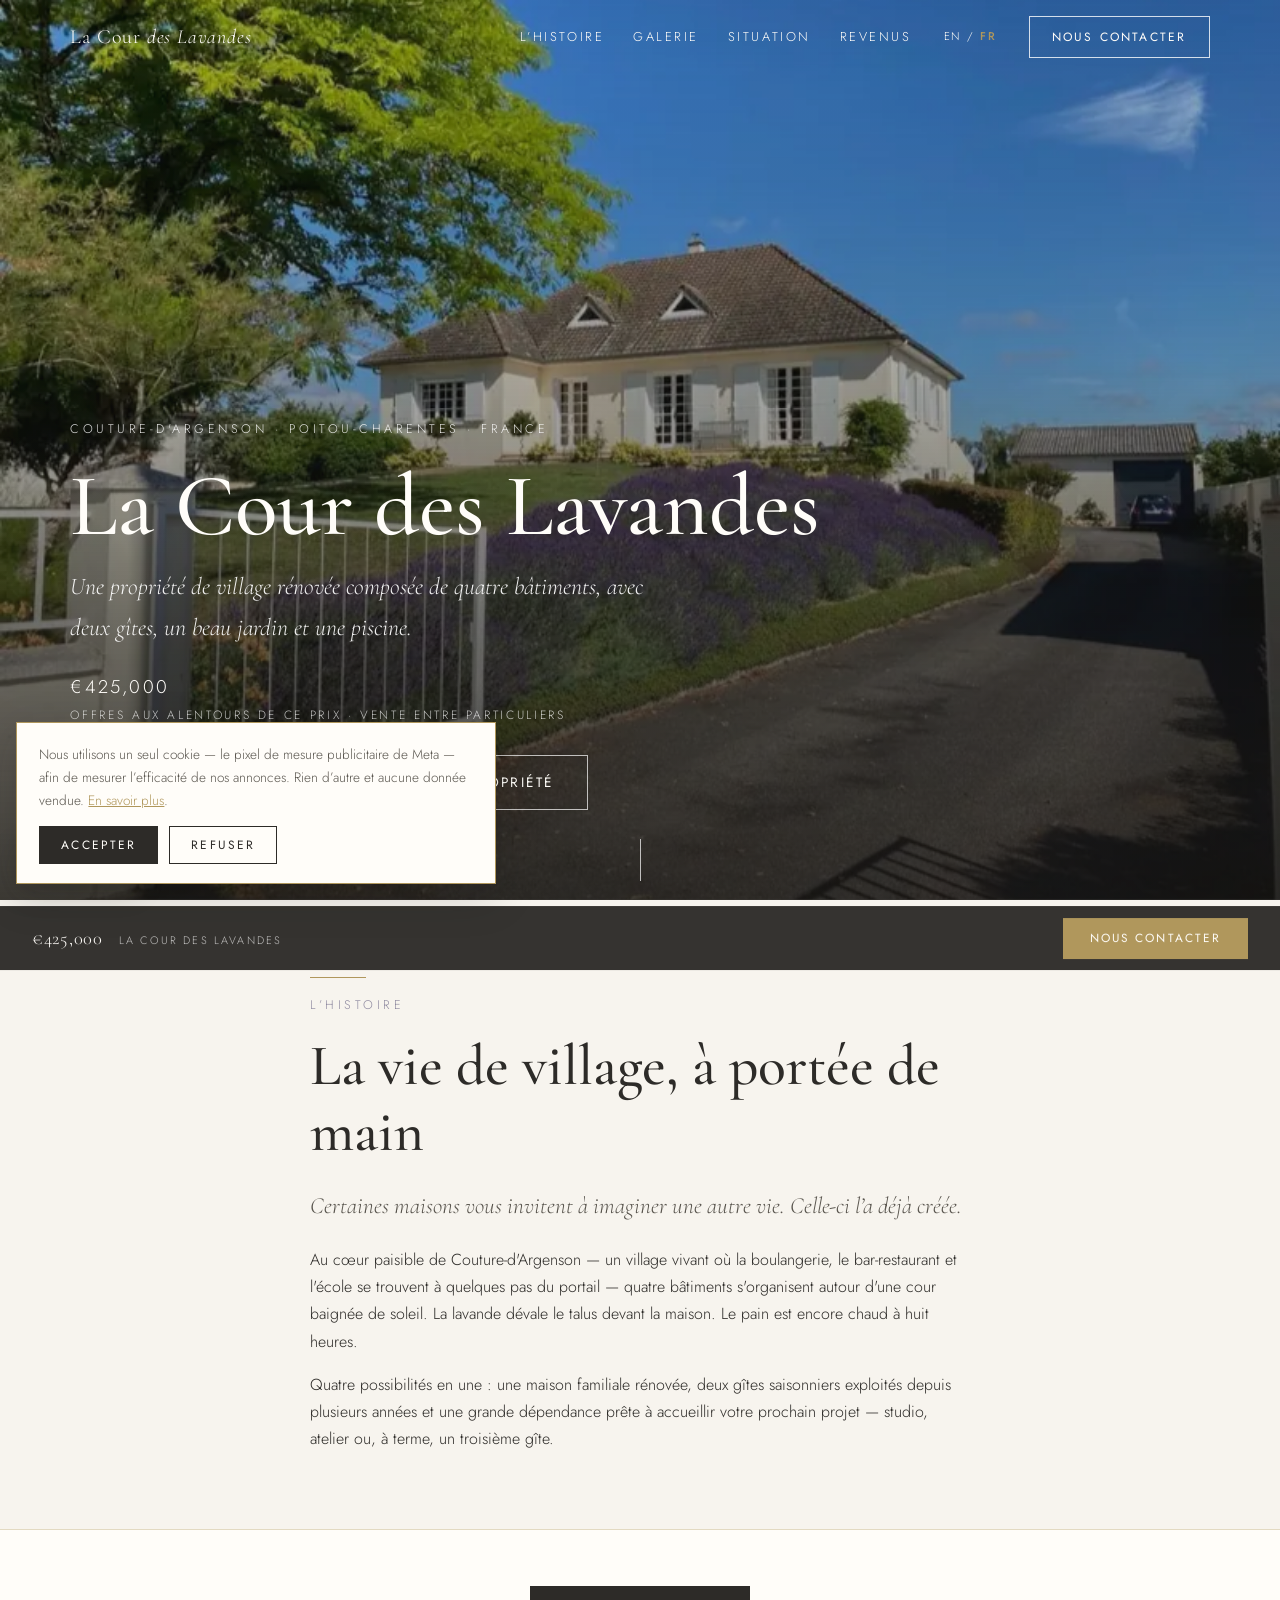
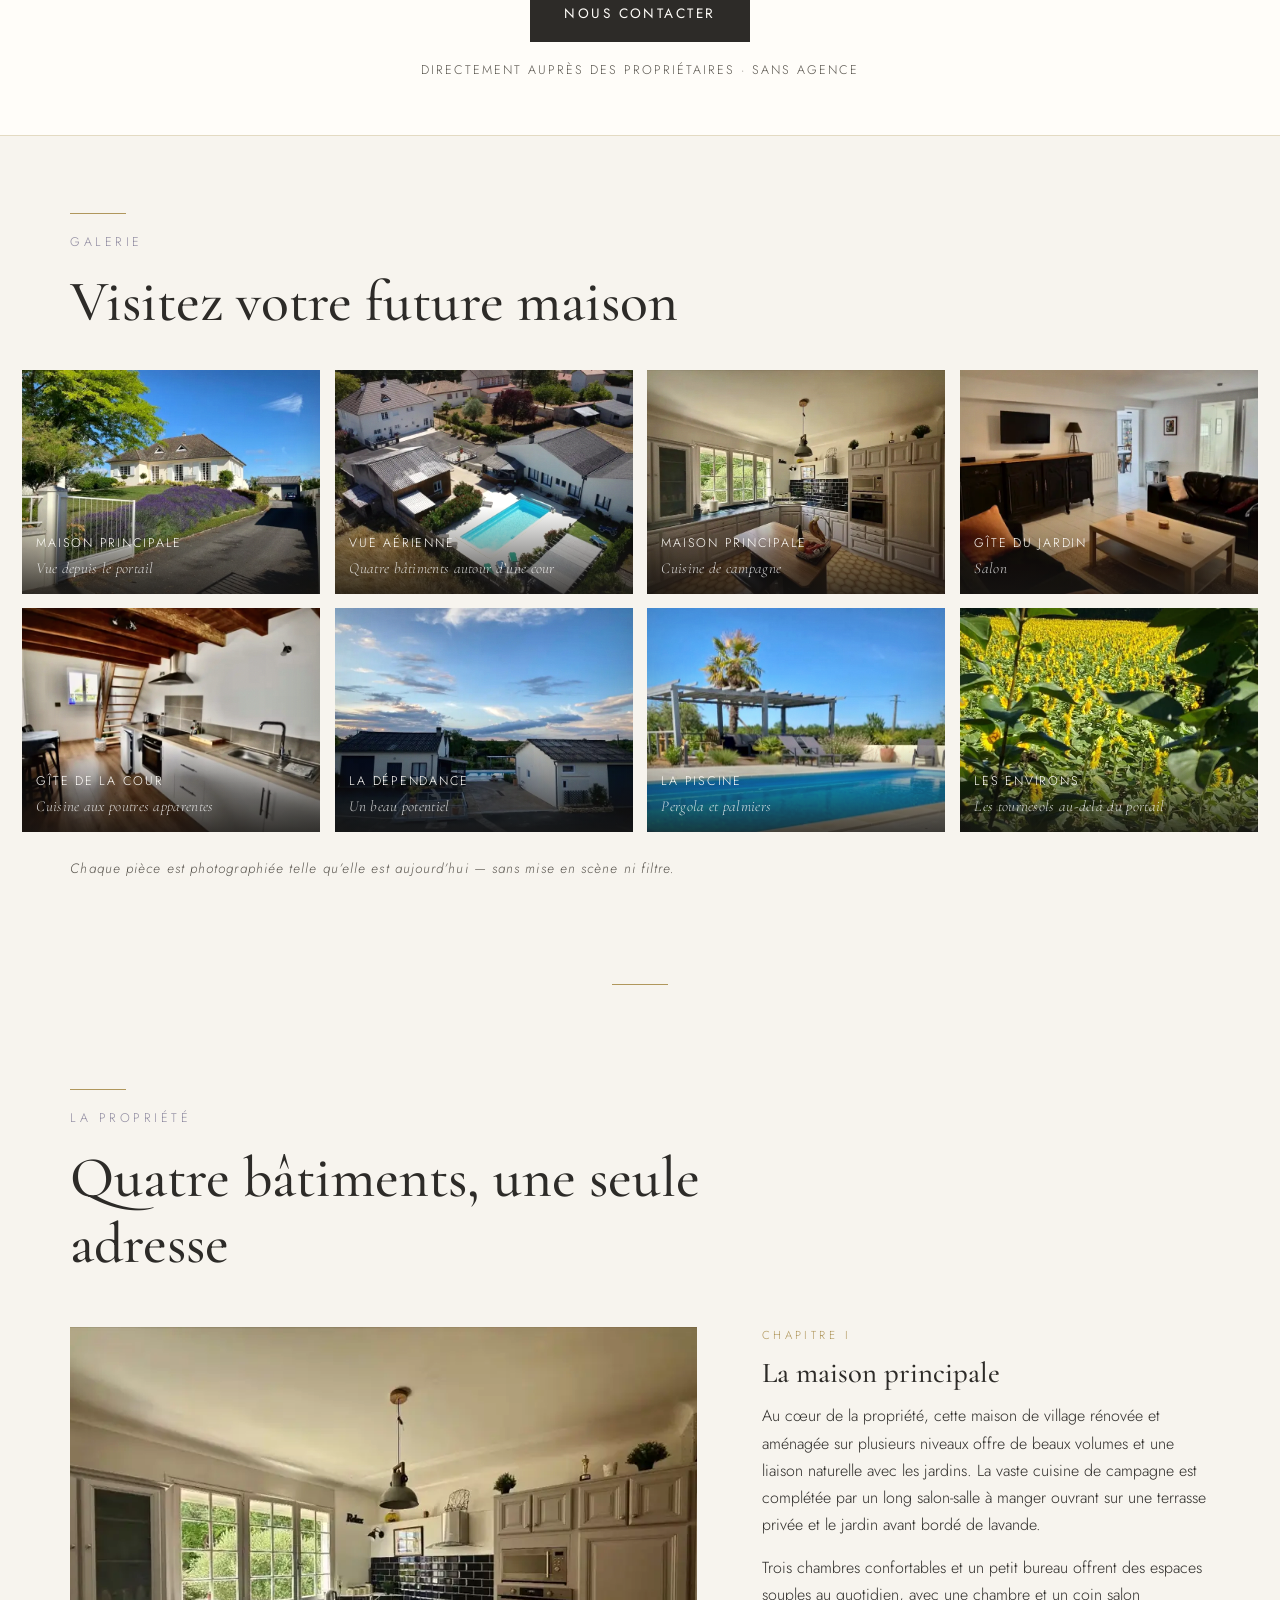
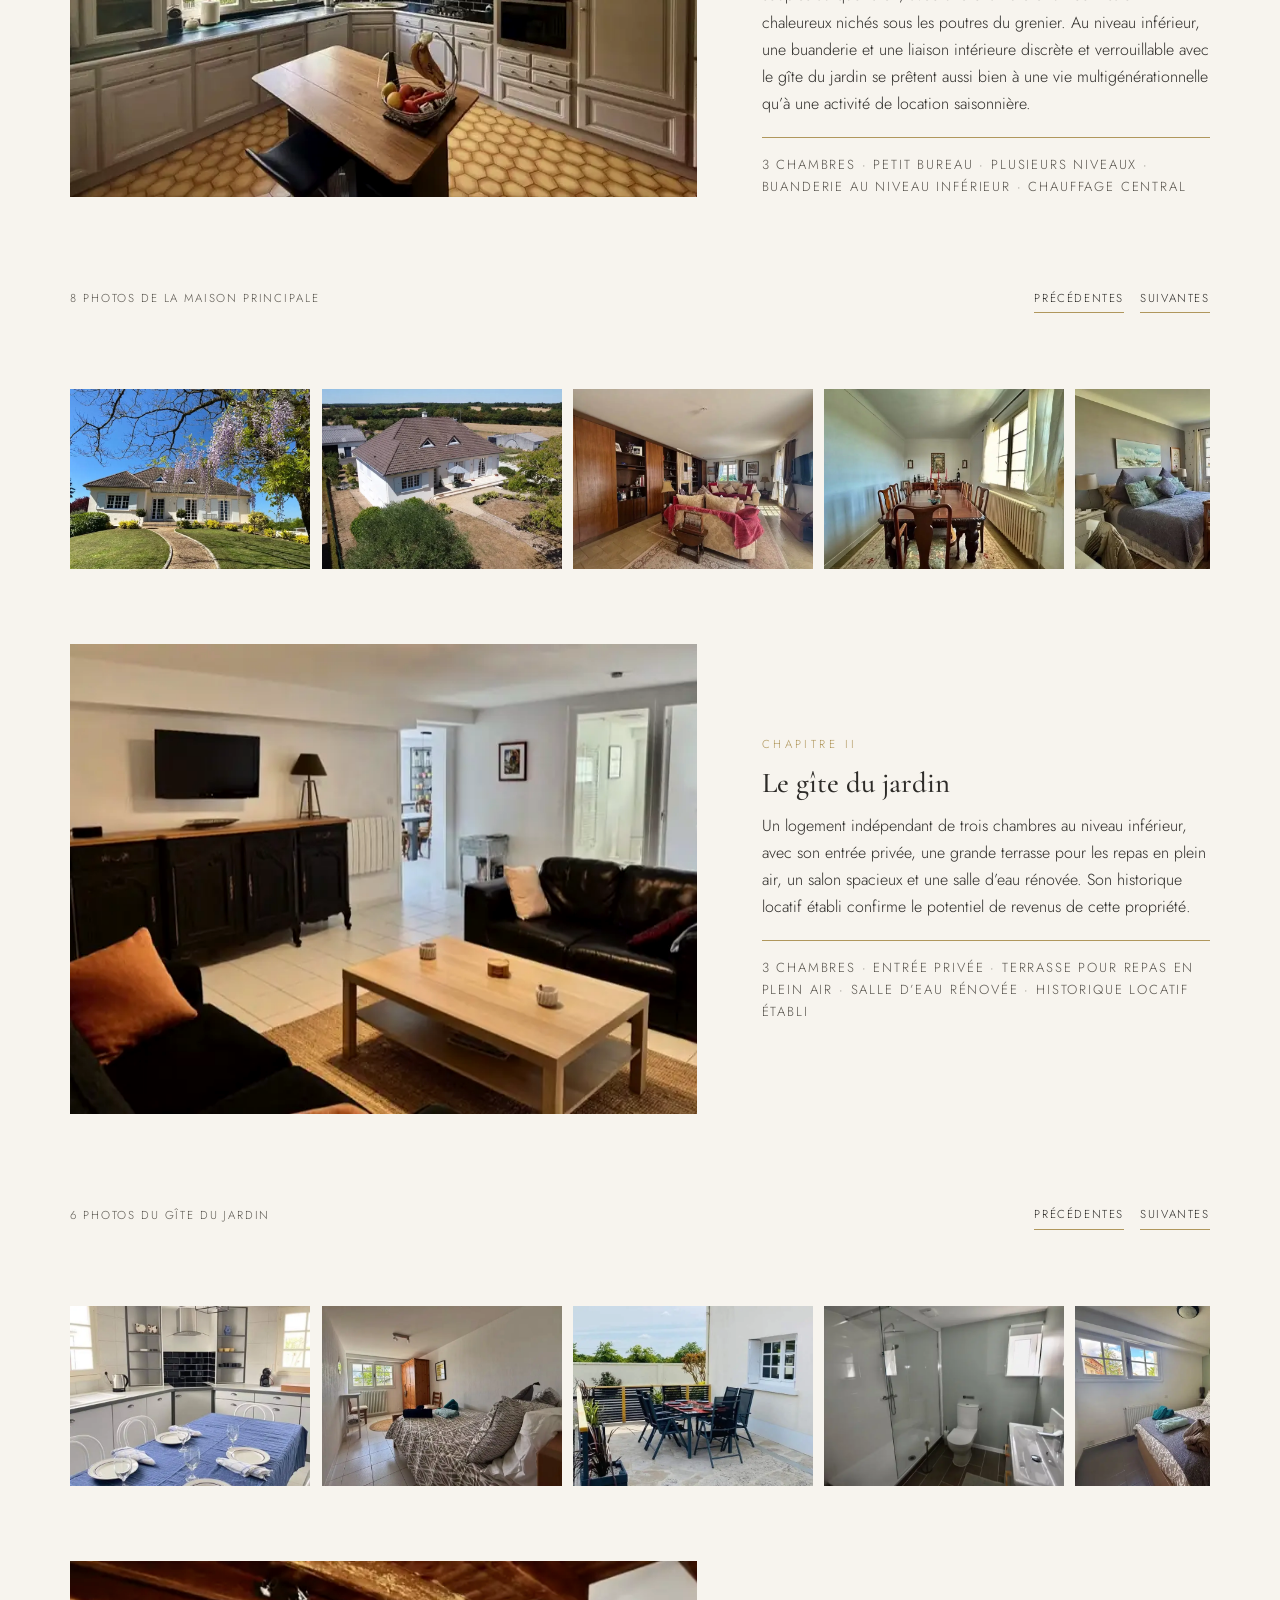
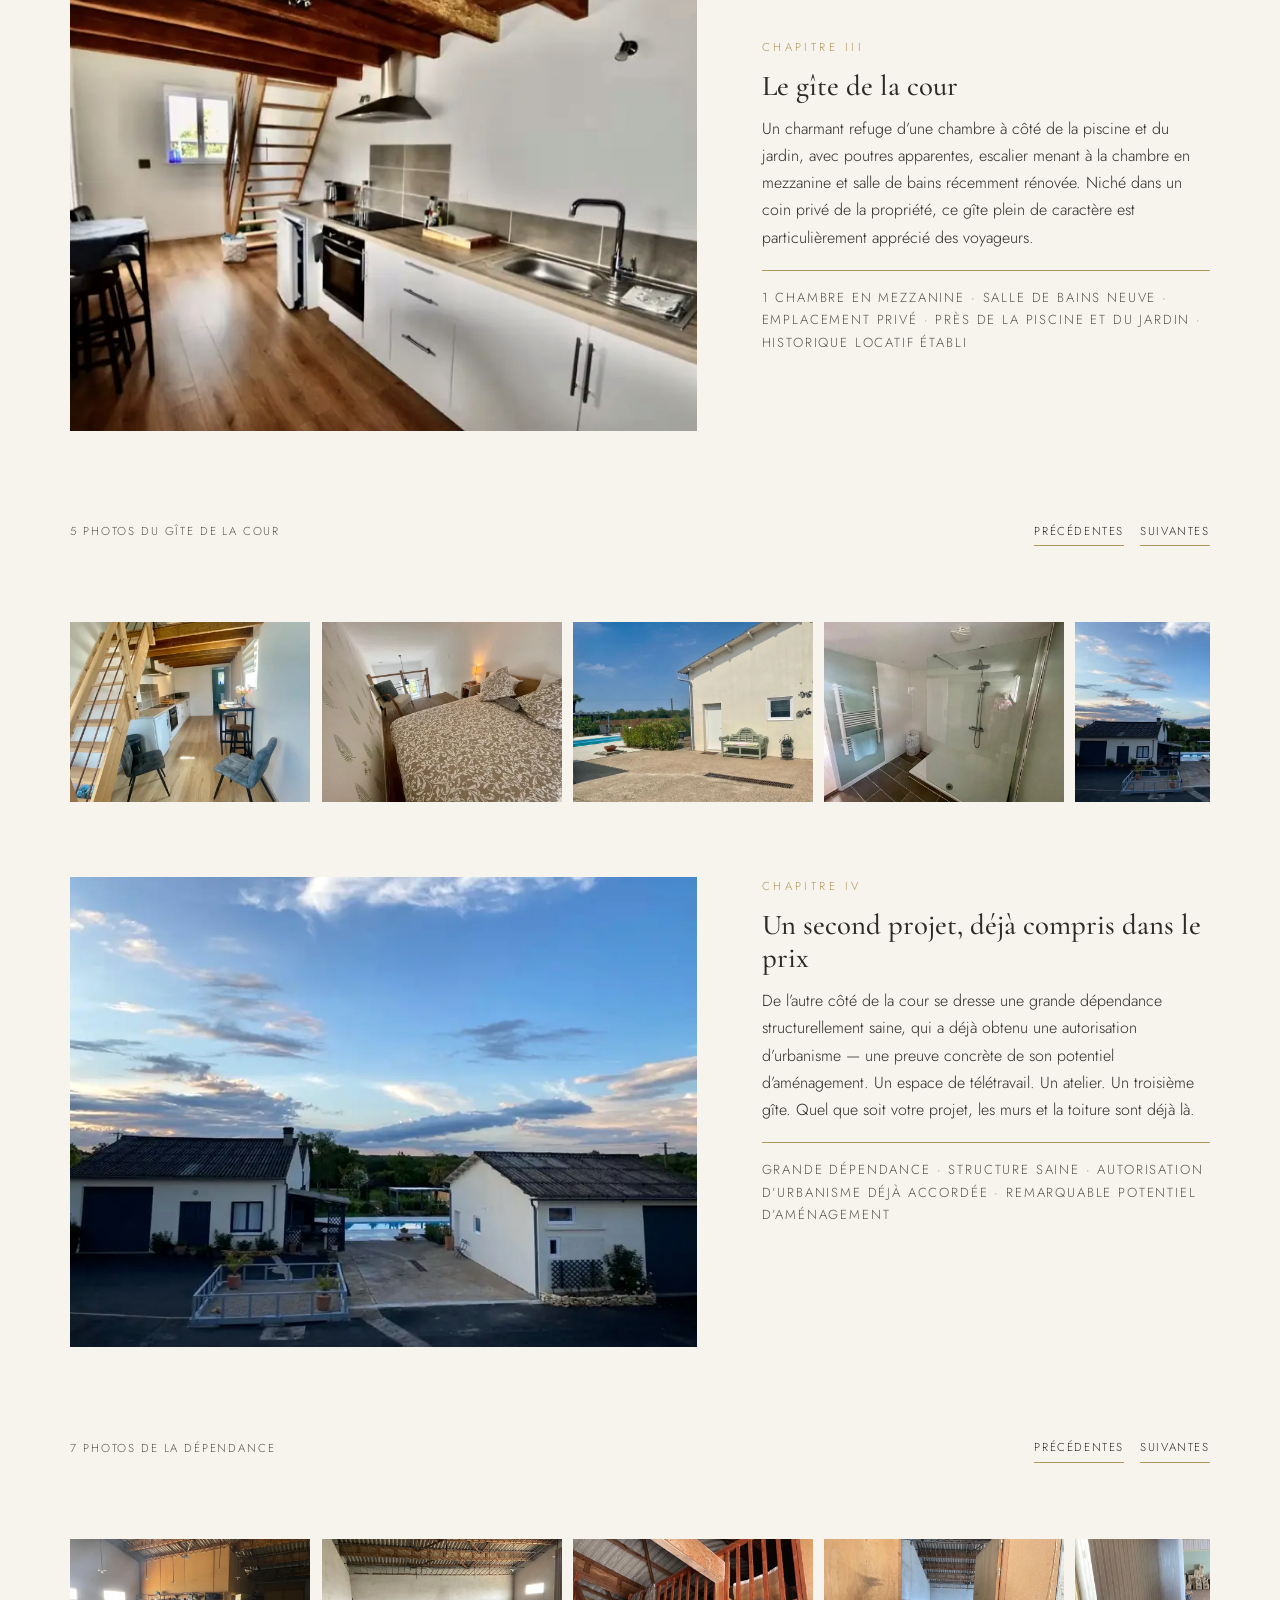
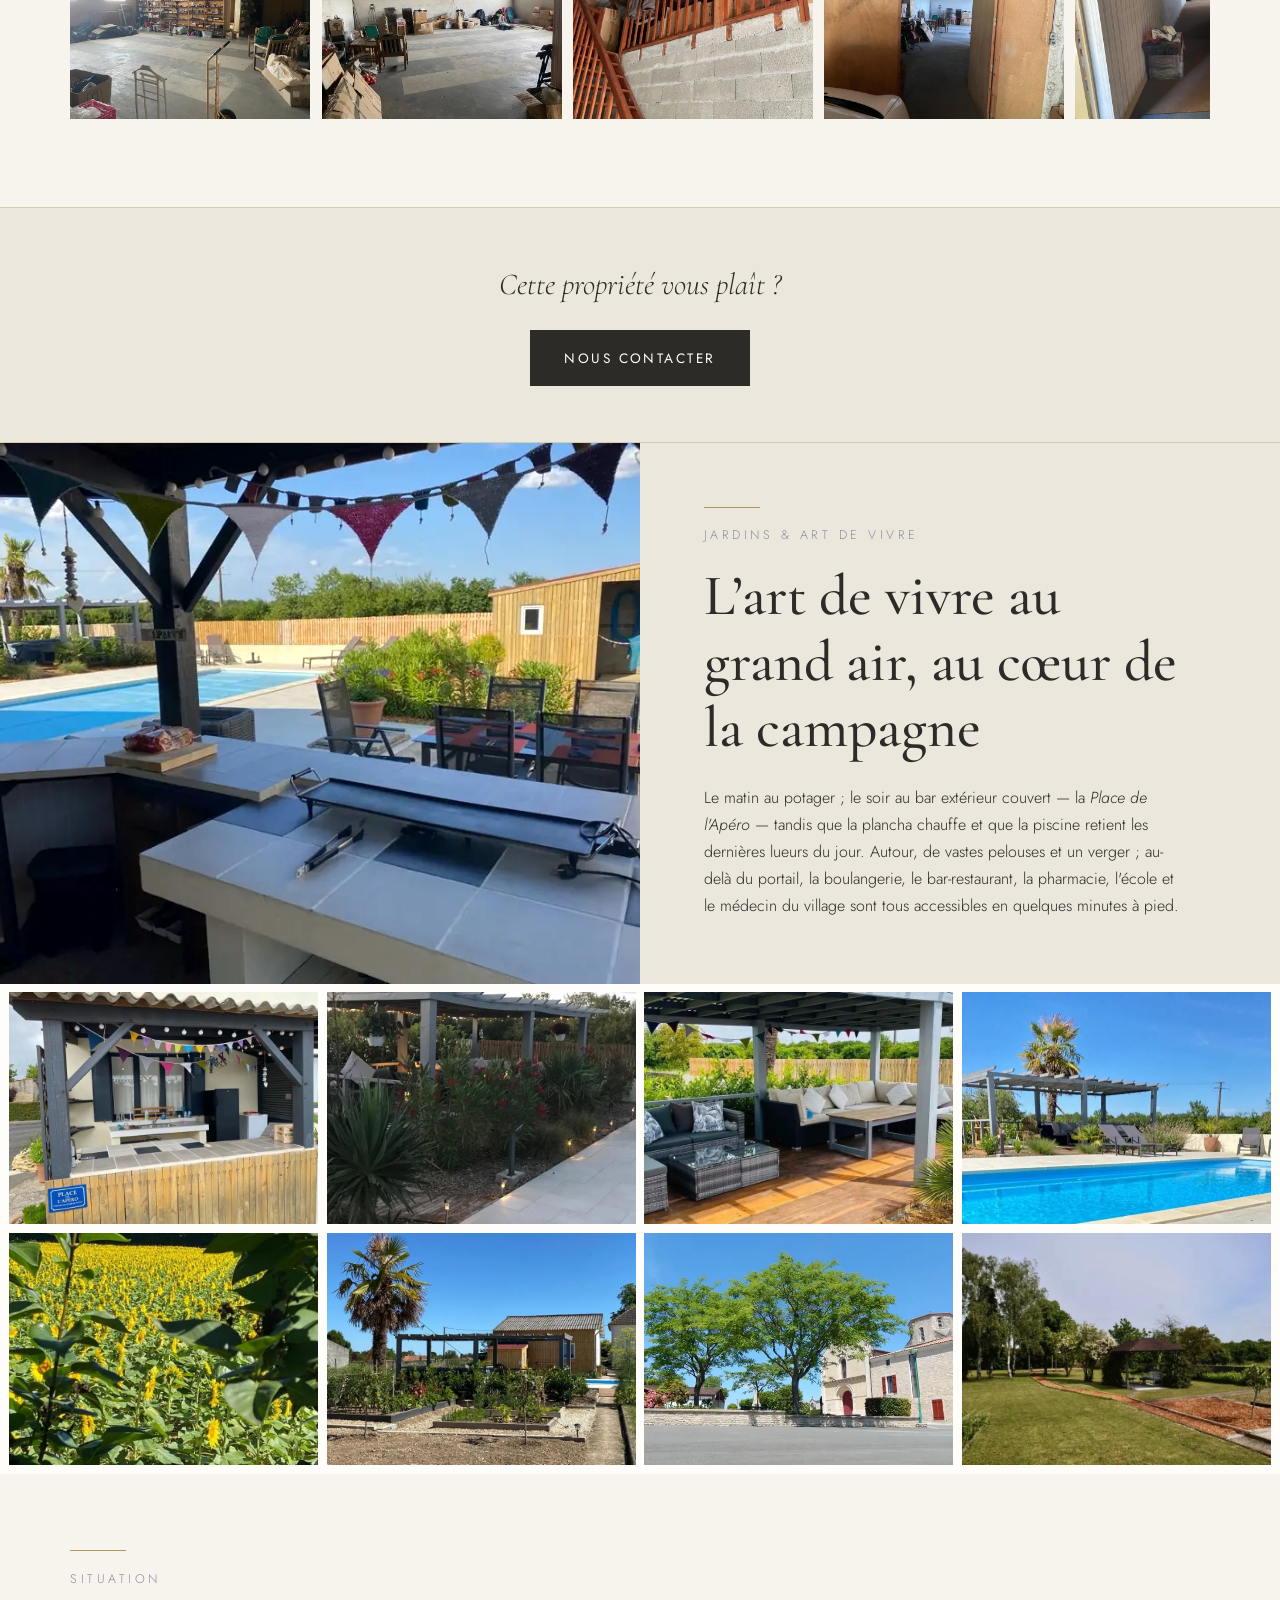
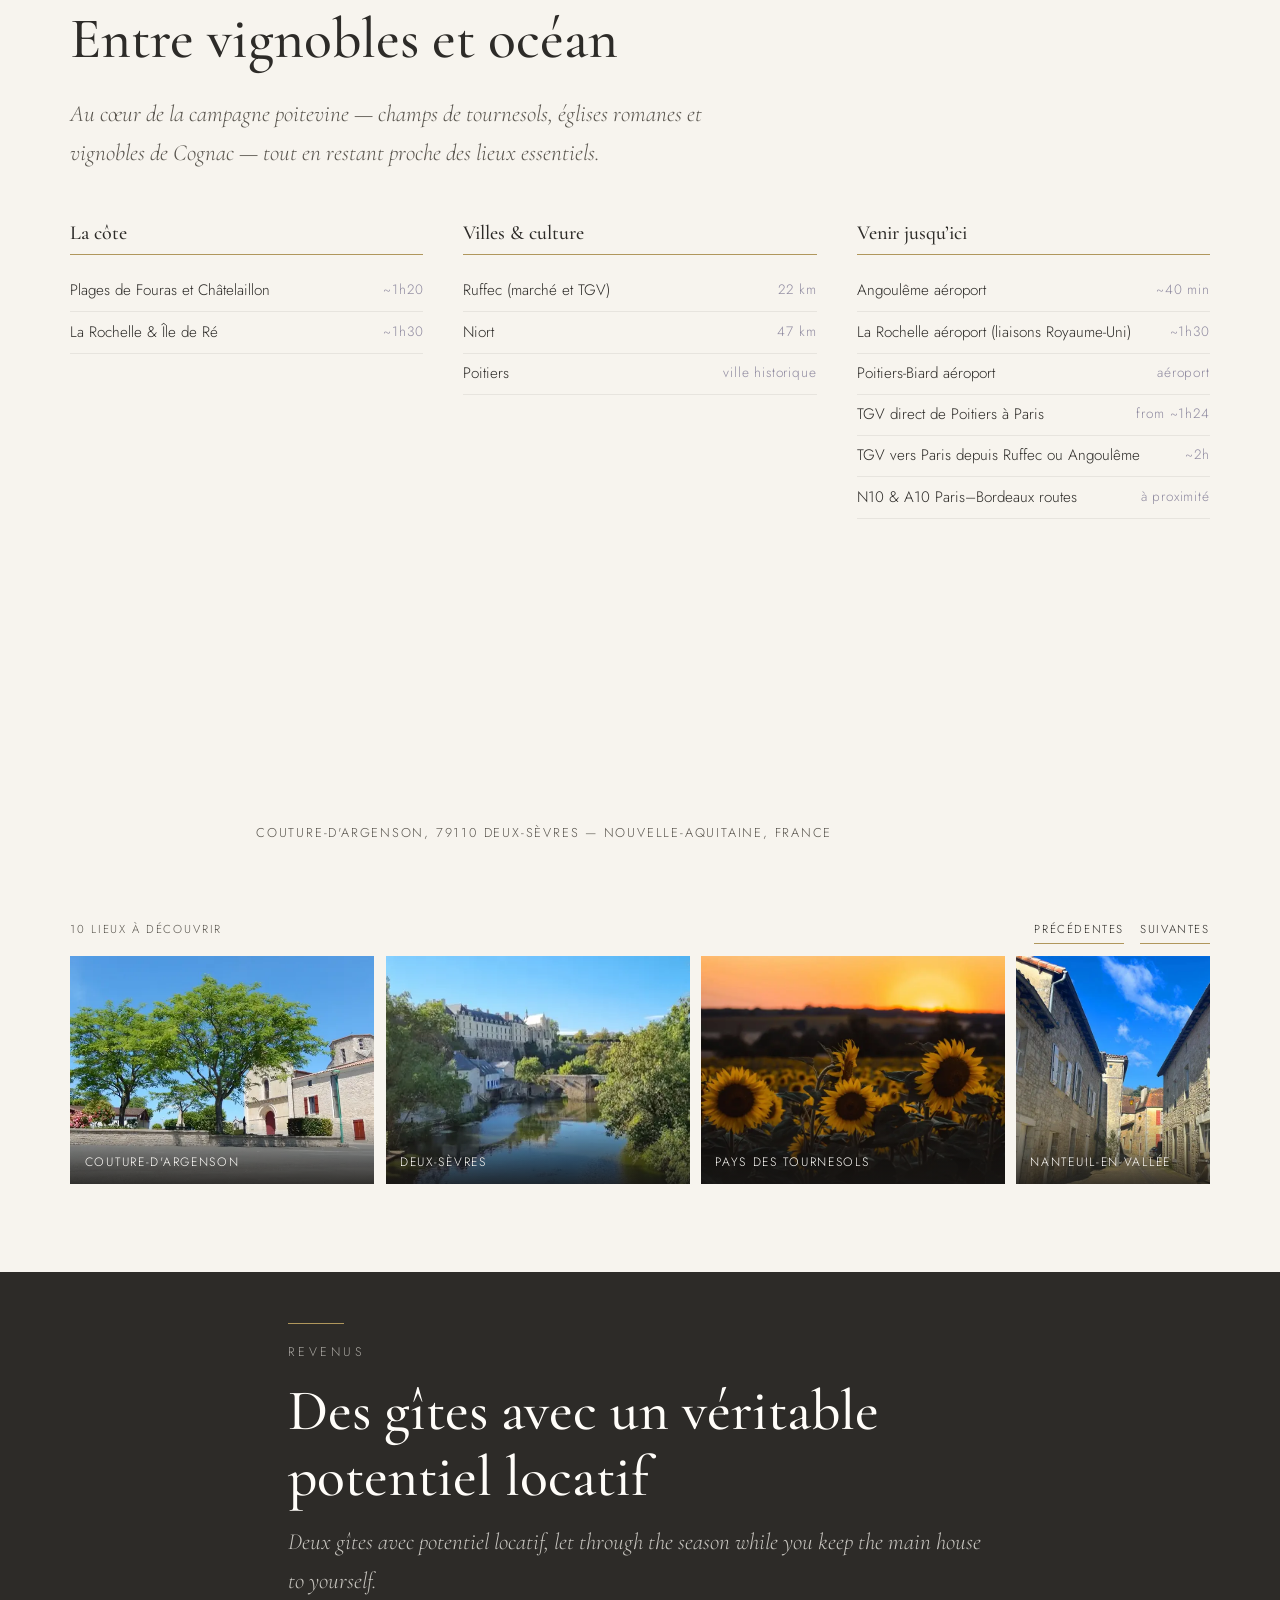
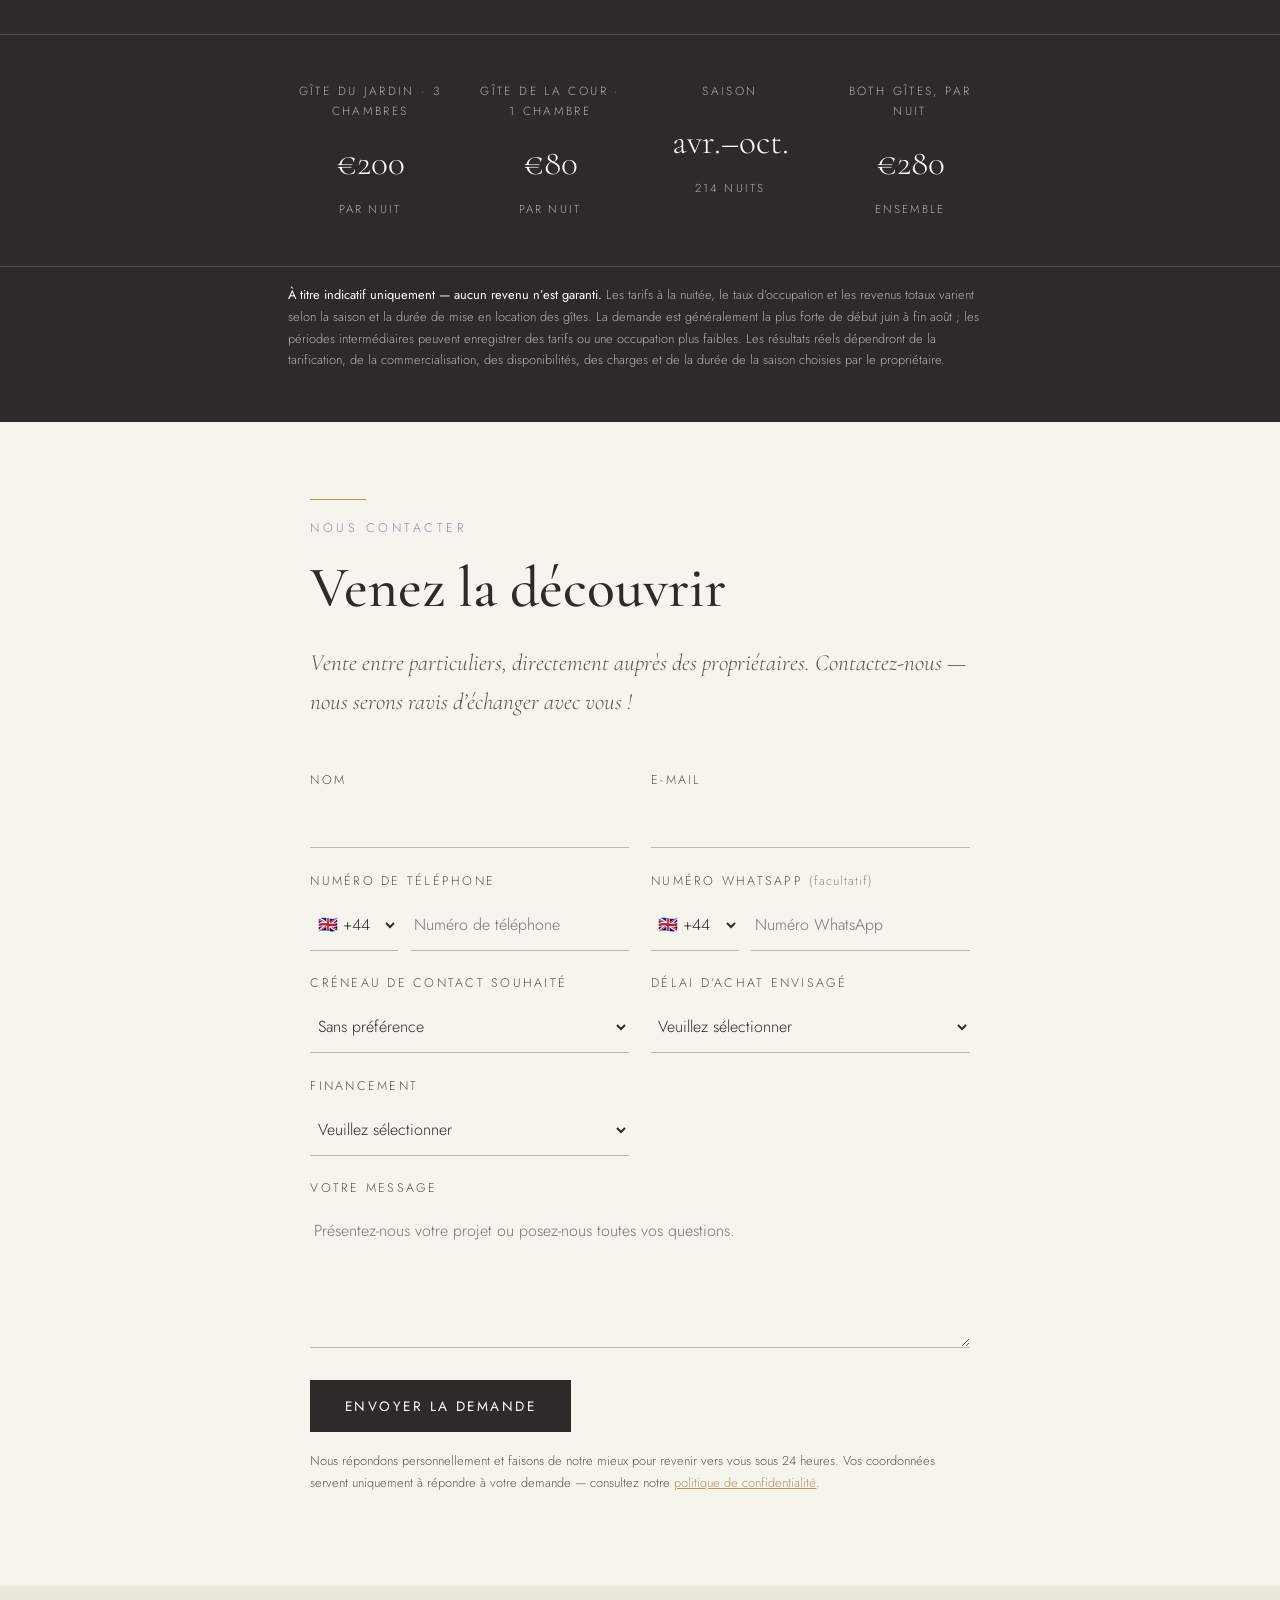
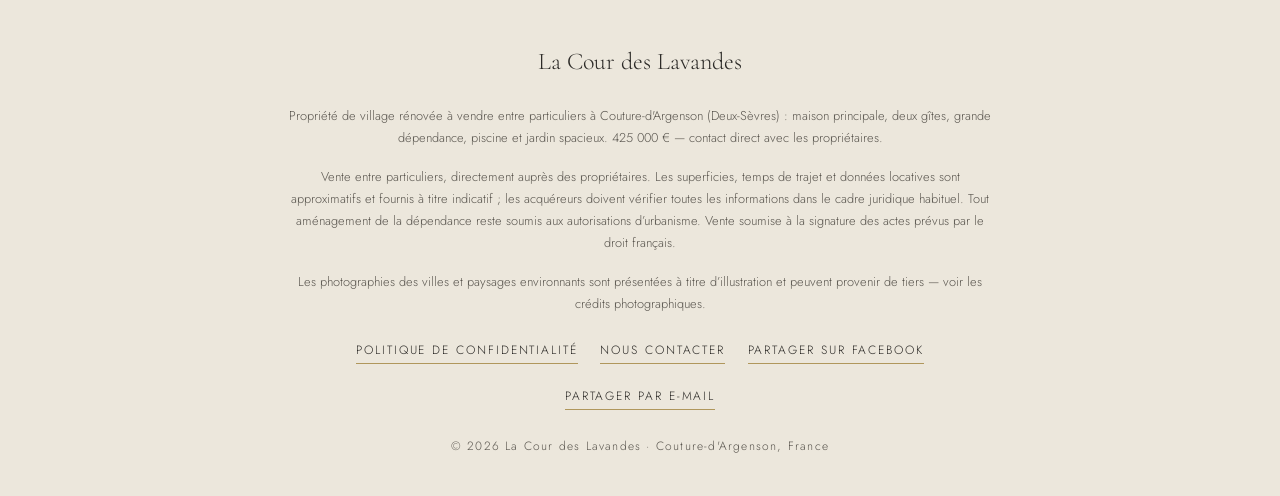
==== commit bde47033: "Update asking price to 425000 euros" ====
--- a/fr/index.html
+++ b/fr/index.html
@@ -5,9 +5,9 @@
   <meta name="viewport" content="width=device-width, initial-scale=1.0">
 
   <!-- Primary SEO -->
-  <title>Propriété de village à vendre — 9 chambres, deux gîtes et piscine | Couture-d'Argenson</title>
-  <meta name="description" content="Propriété de village rénovée à vendre à Couture-d'Argenson : maison principale, deux gîtes, grande dépendance, piscine et jardin spacieux. 475 000 €, vente entre particuliers.">
-  <meta name="description" lang="fr" content="Propriété de village rénovée à vendre à Couture-d'Argenson (79) : maison principale, deux gîtes avec revenus locatifs, grande dépendance, piscine et 3 200 m² de jardins. 475 000 €, vente entre particuliers.">
+  <title>Propriété de village à vendre — 7 chambres, deux gîtes et piscine | Couture-d'Argenson</title>
+  <meta name="description" content="Propriété de village rénovée à vendre à Couture-d'Argenson : maison principale, deux gîtes, grande dépendance, piscine et jardin spacieux. 425 000 €, vente entre particuliers.">
+  <meta name="description" lang="fr" content="Propriété de village rénovée à vendre à Couture-d'Argenson (79) : maison principale, deux gîtes avec revenus locatifs, grande dépendance, piscine et 3 200 m² de jardins. 425 000 €, vente entre particuliers.">
   <link rel="canonical" href="https://lacourdeslavandes.com/fr/">
   <link rel="alternate" hreflang="en" href="https://lacourdeslavandes.com/">
   <link rel="alternate" hreflang="fr" href="https://lacourdeslavandes.com/fr/">
@@ -18,7 +18,7 @@
   <meta property="og:type" content="website">
   <meta property="og:site_name" content="La Cour des Lavandes">
   <meta property="og:title" content="Une propriété de village avec deux gîtes, une piscine et de beaux projets">
-  <meta property="og:description" content="Quatre bâtiments, neuf chambres, un beau jardin et deux gîtes, à environ une heure de la côte atlantique. 475 000 €, vente entre particuliers.">
+  <meta property="og:description" content="Quatre bâtiments, sept chambres, un beau jardin et deux gîtes, à environ une heure de la côte atlantique. 425 000 €, vente entre particuliers.">
   <meta property="og:image" content="https://lacourdeslavandes.com/images/hero-house-lavender-800.jpg">
   <meta property="og:image:width" content="800">
   <meta property="og:image:height" content="600">
@@ -29,7 +29,7 @@
   <!-- Twitter Card -->
   <meta name="twitter:card" content="summary_large_image">
   <meta name="twitter:title" content="Une propriété de village avec deux gîtes, une piscine et de beaux projets">
-  <meta name="twitter:description" content="Quatre bâtiments, neuf chambres, un beau jardin et deux gîtes, à environ une heure de la côte atlantique. 475 000 €, vente entre particuliers.">
+  <meta name="twitter:description" content="Quatre bâtiments, sept chambres, un beau jardin et deux gîtes, à environ une heure de la côte atlantique. 425 000 €, vente entre particuliers.">
   <meta name="twitter:image" content="https://lacourdeslavandes.com/images/hero-house-lavender-800.jpg">
 
   <!-- Fonts: preconnect + swap to avoid render blocking -->
@@ -63,7 +63,7 @@
         "about": {
           "@type": "Residence",
           "name": "La Cour des Lavandes",
-          "numberOfRooms": 9,
+          "numberOfBedrooms": 7,
           "floorSize": { "@type": "QuantitativeValue", "value": 280, "unitCode": "MTK" },
           "lotSize": { "@type": "QuantitativeValue", "value": 3200, "unitCode": "MTK" },
           "amenityFeature": [
@@ -88,7 +88,7 @@
         "image": "https://lacourdeslavandes.com/images/hero-house-lavender-800.jpg",
         "offers": {
           "@type": "Offer",
-          "price": "475000",
+          "price": "425000",
           "priceCurrency": "EUR",
           "availability": "https://schema.org/InStock",
           "url": "https://lacourdeslavandes.com/fr/",
@@ -123,7 +123,7 @@
 
   <!-- Sticky mini price / CTA bar -->
   <div class="pricebar" id="pricebar" aria-hidden="true">
-    <p class="pricebar-price">€475,000 <span>La Cour des Lavandes</span></p>
+    <p class="pricebar-price">€425,000 <span>La Cour des Lavandes</span></p>
     <a class="btn btn-solid" href="#enquire">Nous contacter</a>
   </div>
 
@@ -143,7 +143,7 @@
       <p class="eyebrow">Couture-d'Argenson · Poitou-Charentes · France</p>
       <h1>La Cour des Lavandes</h1>
       <p class="hero-hook">Une propriété de village rénovée composée de quatre bâtiments, avec deux gîtes, un beau jardin et une piscine.</p>
-      <p class="hero-price">€475,000 <span>prix de présentation · vente entre particuliers</span></p>
+      <p class="hero-price">€425,000 <span>offres aux alentours de ce prix · vente entre particuliers</span></p>
       <div class="hero-ctas">
         <a class="btn btn-solid" href="#enquire">Nous contacter</a>
         <a class="btn btn-ghost" href="#gallery">Découvrir la propriété</a>
@@ -552,7 +552,7 @@
   <footer class="footer">
     <div class="footer-inner">
       <p class="footer-brand">La Cour des Lavandes</p>
-      <p class="footer-fr">Propriété de village rénovée à vendre entre particuliers à Couture-d'Argenson (Deux-Sèvres) : maison principale, deux gîtes, grande dépendance, piscine et jardin spacieux. 475 000 € — contact direct avec les propriétaires.</p>
+      <p class="footer-fr">Propriété de village rénovée à vendre entre particuliers à Couture-d'Argenson (Deux-Sèvres) : maison principale, deux gîtes, grande dépendance, piscine et jardin spacieux. 425 000 € — contact direct avec les propriétaires.</p>
       <p class="footer-legal">Vente entre particuliers, directement auprès des propriétaires. Les superficies, temps de trajet et données locatives sont approximatifs et fournis à titre indicatif ; les acquéreurs doivent vérifier toutes les informations dans le cadre juridique habituel. Tout aménagement de la dépendance reste soumis aux autorisations d’urbanisme. Vente soumise à la signature des actes prévus par le droit français.</p>
       <p class="footer-legal">Les photographies des villes et paysages environnants sont présentées à titre d’illustration et peuvent provenir de tiers — voir les crédits photographiques.<!-- TODO: replace with real credits/attribution before launch --></p>
       <div class="footer-links">
